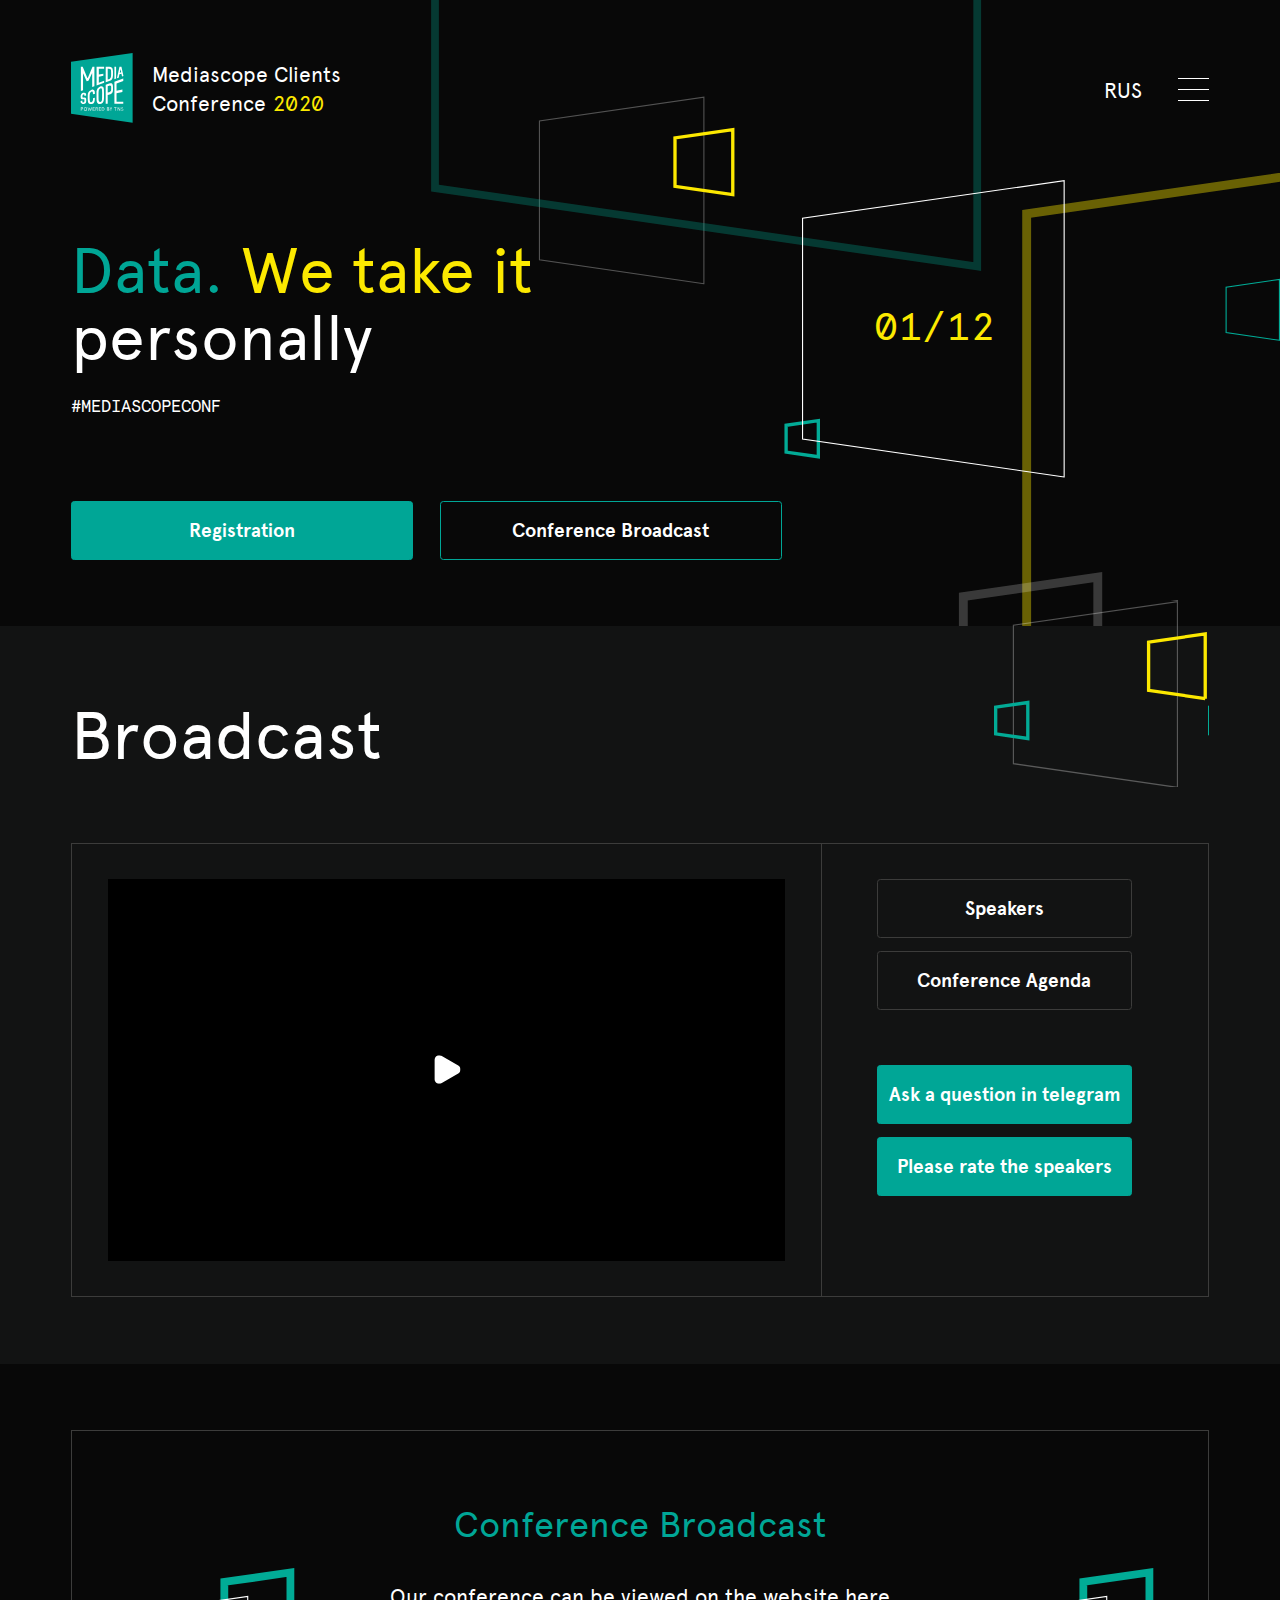
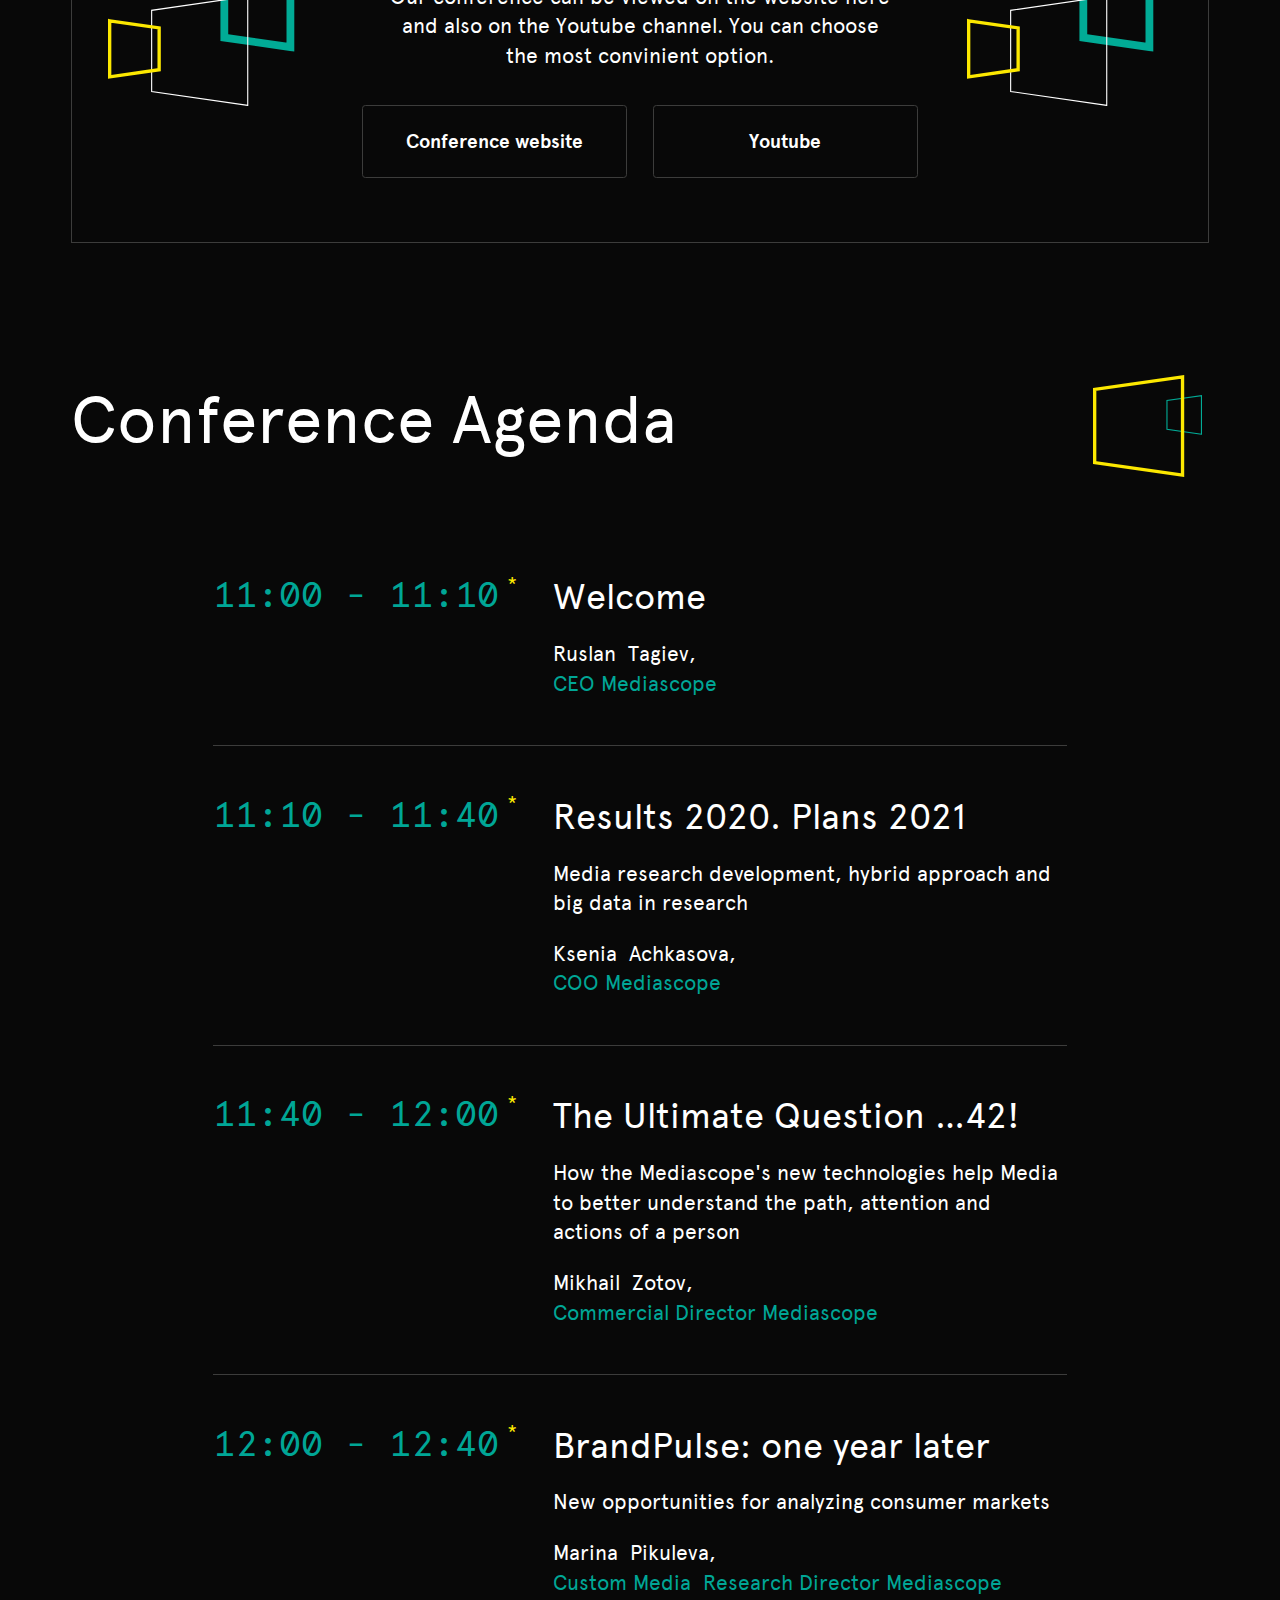
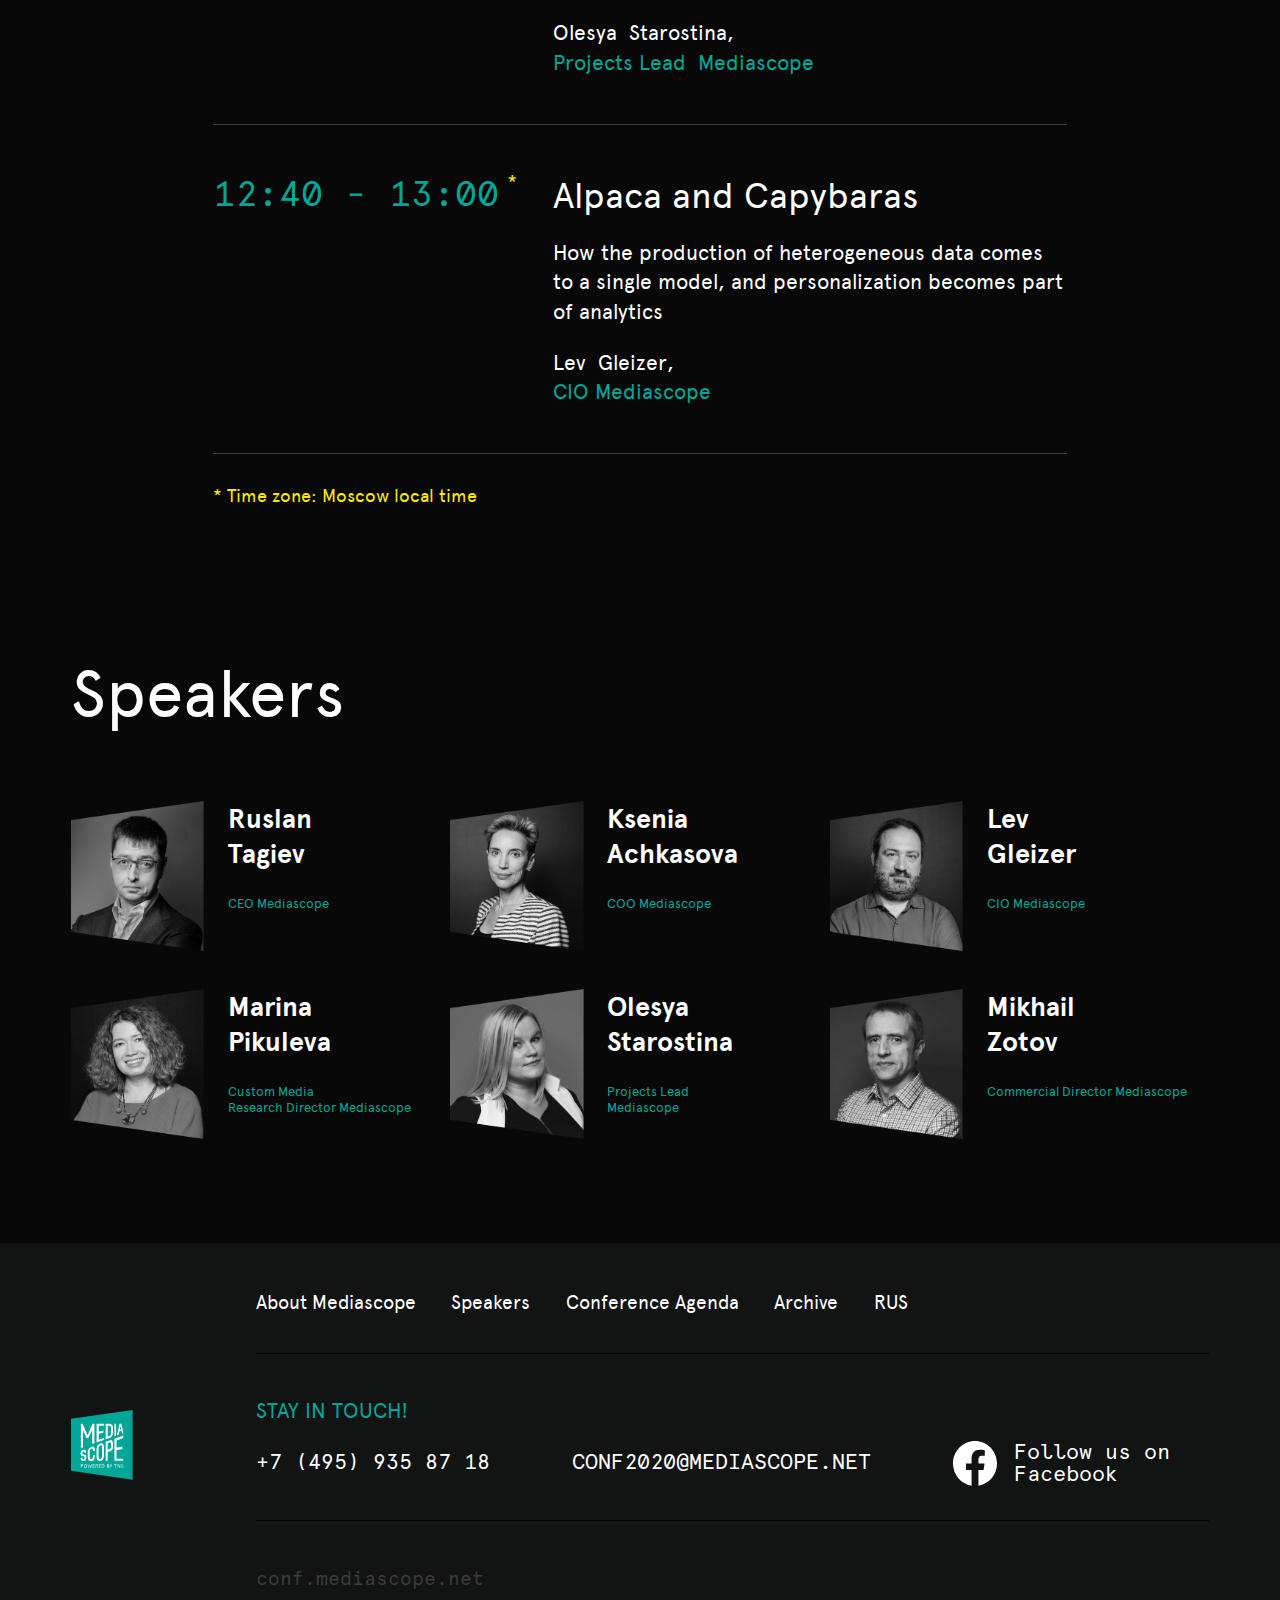
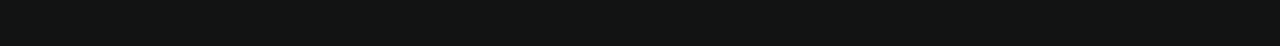
==== en/index.html @ 1e950edb "Broadcast ready" ====
<!DOCTYPE html>
<html lang="en">

<head>
    <meta charset="utf-8">
    <title>Mediascope Clients Conference 2020</title>
    <meta name="viewport" content="width=device-width, initial-scale=1">

    <!-- .......... Favicons .......... -->
    <link rel="apple-touch-icon" sizes="180x180" href="../img/favicons/apple-touch-icon.png">
    <link rel="icon" type="image/png" sizes="32x32" href="../img/favicons/favicon-32x32.png">
    <link rel="icon" type="image/png" sizes="16x16" href="../img/favicons/favicon-16x16.png">
    <link rel="manifest" href="../img/favicons/site.webmanifest">
    <link rel="mask-icon" href="../img/favicons/safari-pinned-tab.svg" color="#5bbad5">
    <link rel="shortcut icon" href="../img/favicons/favicon.ico">
    <meta name="msapplication-TileColor" content="#ffffff">
    <meta name="msapplication-config" content="../img/favicons/browserconfig.xml">
    <meta name="theme-color" content="#ffffff">

    <!-- .......... End Favicons .......... -->
    <meta property="og:image" content="https://conf.mediascope.ru/img/mediascope.png">

    <!-- .......... Styles .......... -->
    <style>
        .preloader {
            position: fixed;
            left: 0;
            top: 0;
            width: 100vw;
            height: 100vh;
            z-index: 9999;
            background: white url(../img/loader.svg) center no-repeat;
            background-size: 80px auto;
        }
    </style>
    <link rel="stylesheet" href="../css/libs.min.css">
    <link rel="stylesheet" href="../css/styles.css">

    <!-- .......... End Styles .......... -->
</head>

<body>
    <div class="preloader" id="site_preloader"></div>
    <header class="panel screen">
        <div class="screen__inner panel__inner">
            <div class="logo__box">
                <div class="logo">
                    <img src="../img/logo.svg" alt="Mediascope Clients Conference 2020">
                </div>
                <h1 class="heading">Mediascope Clients
                    <br>Conference <span class="ff--mono color--yellow">2020</span>
                </h1>
            </div>
            <div class="lang__switcher">
                <a href="/index.html">RUS</a>
            </div>
            <button class="menu__toggle js-menu-toggle">
                <span></span>
                <span></span>
                <span></span>
            </button>
        </div>
    </header>
    <nav class="menu">
        <ul class="menu__list">
            <li class="menu__item">
                <a href="//mediascope.net/en/" target="_black">About Mediascope</a>
            </li>
            <li class="menu__item">
                <a href="#speakers">Speakers</a>
            </li>
            <li class="menu__item">
                <a href="#program">Conference Agenda</a>
            </li>
            <li class="menu__item">
                <a href="//conf.mediascope.net/archive/">Archive</a>
            </li>
            <li class="menu__item">
                <a href="/index.html">RUS</a>
            </li>
            <li class="menu__item">
                <a href="//mediascopeconference.timepad.ru/event/1484488/" target="_blank">Registration</a>
            </li>
        </ul>
    </nav>
    <div class="screen intro">
        <div class="screen__inner">
            <div class="intro__grid">
                <div>
                    <h2 class="title">
                        <span class="color--teal">Data. </span>
                        <span class="color--yellow">We take it </span>personally
                    </h2>
                    <p class="hashtag">#Mediascopeсonf</p>
                </div>
                <div>
                    <div class="datebox">
                        <div class="datebox__inner">01/12</div>
                        <svg version="1.1" viewBox="0 0 238 269" preserveAspectRatio="xMinYMin meet" fill="none">
                            <path d="M236.953 268.422L.502 234.227V34.605L236.953.577v267.845z" stroke="#fff"></path>
                        </svg>
                    </div>
                </div>
            </div>
            <div class="btn__box">
                <a class="btn btn--fill" href="//mediascopeconference.timepad.ru/event/1484488/" target="_blank">Registration</a>
                <br>
                <a class="btn" href="#about-broadcast">Conference Broadcast</a>
            </div>
        </div>
    </div>
    <div class="screen broadcast" id="broadcast">
        <div class="screen__inner">
            <h2 class="title title--lg">Broadcast</h2>
            <div class="broadcast__box">
                <div class="broadcast__player">
                    <div class="broadcast__video">

                        <!-- img.broadcast__poster(src=path+"img/posters/broadcast.jpg" alt="")-->

                        <!-- poster=path+"img/posters/broadcast.jpg"-->
                        <video class="video-js vjs-default-skin vjs-big-play-centered vjs-show-big-play-button-on-pause" id="broadcast-video" preload="none" playsinline data-setup="{&quot;fluid&quot;: true}" controls>
                            <source src="https://youtu.be/BziojwBgTRw" type="video/youtube">
                        </video>
                    </div>
                </div>
                <div class="broadcast__panel">
                    <a class="btn btn--gray" href="#speakers">Speakers</a>
                    <a class="btn btn--gray" href="#program">Conference Agenda</a>
                    <a class="btn btn--fill btn--tg" href="//t.me/mediascopeconf" target="_blank">Ask a question in telegram</a>
                    <a class="btn btn--fill" href="https://docs.google.com/forms/d/e/1FAIpQLSdIx30Q5zMmWtQKHZG55eM1FhRRv0VdDPZkAljXSXpirXSd9A/viewform" target="_blank">Please rate the speakers</a>
                </div>
            </div>
        </div>
    </div>
    <div class="screen about">
        <div class="screen__inner">

            <!-- h2.title.title--lg=ms_about_title-->

            <!-- p !{ms_about_text}-->
            <div id="about-broadcast">
                <div class="broadcast__about">
                    <h3 class="title">Conference Broadcast</h3>
                    <p class="broadcast__info">Our conference can be viewed on the website here and also on the Youtube channel. You can choose
                        <br>the most convinient option.
                    </p>
                    <div class="btn__box">
                        <a class="btn btn--gray" href="/en/">Conference website</a>
                        <br>
                        <a class="btn btn--gray" href="https://youtu.be/BziojwBgTRw" target="_black">Youtube</a>
                    </div>
                </div>
            </div>
        </div>
    </div>
    <div class="screen program" id="program">
        <div class="screen__inner">
            <h2 class="title title--lg">Conference Agenda</h2>
            <div class="program__table">
                <div class="program__row">
                    <div class="program__time">11:00 - 11:10&nbsp;<sup>*</sup>
                    </div>
                    <div class="program__speech">
                        <p>Welcome</p>
                        <p class="program__small">Ruslan&nbsp;
                            <br>Tagiev,<span class="program__vocation">CEO Mediascope</span>
                        </p>
                    </div>
                </div>
                <div class="program__row">
                    <div class="program__time">11:10 - 11:40&nbsp;<sup>*</sup>
                    </div>
                    <div class="program__speech">
                        <p>Results 2020. Plans 2021</p>
                        <p class="program__small">Media research development, hybrid approach and big data in research</p>
                        <p class="program__small">Ksenia&nbsp;
                            <br>Achkasova,<span class="program__vocation">COO Mediascope</span>
                        </p>
                    </div>
                </div>
                <div class="program__row">
                    <div class="program__time">11:40 - 12:00&nbsp;<sup>*</sup>
                    </div>
                    <div class="program__speech">
                        <p>The Ultimate Question …42!</p>
                        <p class="program__small">How the Mediascope's new technologies help Media to better understand the path, attention and actions of a person</p>
                        <p class="program__small">Mikhail&nbsp;
                            <br>Zotov,<span class="program__vocation">Commercial Director Mediascope</span>
                        </p>
                    </div>
                </div>
                <div class="program__row">
                    <div class="program__time">12:00 - 12:40&nbsp;<sup>*</sup>
                    </div>
                    <div class="program__speech">
                        <p>BrandPulse: one year later</p>
                        <p class="program__small">New opportunities for analyzing consumer markets</p>
                        <p class="program__small">Marina&nbsp;
                            <br>Pikuleva,<span class="program__vocation">Custom Media&nbsp;
                                <br>Research Director Mediascope
                            </span>
                        </p>
                        <p class="program__small">Olesya&nbsp;
                            <br>Starostina,<span class="program__vocation">Projects Lead&nbsp;
                                <br>Mediascope
                            </span>
                        </p>
                    </div>
                </div>
                <div class="program__row">
                    <div class="program__time">12:40 - 13:00&nbsp;<sup>*</sup>
                    </div>
                    <div class="program__speech">
                        <p>Alpaca and Capybaras</p>
                        <p class="program__small">How the production of heterogeneous data comes to a single model, and personalization becomes part of analytics</p>
                        <p class="program__small">Lev&nbsp;
                            <br>Gleizer,<span class="program__vocation">CIO Mediascope</span>
                        </p>
                    </div>
                </div>
                <div class="program__notice">* Time zone: Moscow local time</div>
            </div>
        </div>
    </div>
    <div class="screen speakers" id="speakers">
        <div class="screen__inner">
            <h2 class="title title--lg">Speakers</h2>
            <div class="speakers__table">
                <div class="speakers__row">
                    <div class="speakers__card">
                        <div class="speakers__photo">
                            <img src="../img/speakers/r_tagiev.png" alt="">
                        </div>
                        <div class="speakers__data">
                            <div class="speakers__name">Ruslan&nbsp;
                                <br>Tagiev
                            </div>
                            <div class="speakers__vocation">CEO Mediascope</div>
                        </div>
                    </div>
                    <div class="speakers__card">
                        <div class="speakers__photo">
                            <img src="../img/speakers/k_achkasova.png" alt="">
                        </div>
                        <div class="speakers__data">
                            <div class="speakers__name">Ksenia&nbsp;
                                <br>Achkasova
                            </div>
                            <div class="speakers__vocation">COO Mediascope</div>
                        </div>
                    </div>
                    <div class="speakers__card">
                        <div class="speakers__photo">
                            <img src="../img/speakers/l_gleizer.png" alt="">
                        </div>
                        <div class="speakers__data">
                            <div class="speakers__name">Lev&nbsp;
                                <br>Gleizer
                            </div>
                            <div class="speakers__vocation">CIO Mediascope</div>
                        </div>
                    </div>
                </div>
                <div class="speakers__row">
                    <div class="speakers__card">
                        <div class="speakers__photo">
                            <img src="../img/speakers/m_pikuleva.png" alt="">
                        </div>
                        <div class="speakers__data">
                            <div class="speakers__name">Marina&nbsp;
                                <br>Pikuleva
                            </div>
                            <div class="speakers__vocation">Custom Media&nbsp;
                                <br>Research Director Mediascope
                            </div>
                        </div>
                    </div>
                    <div class="speakers__card">
                        <div class="speakers__photo">
                            <img src="../img/speakers/o_starostina.png" alt="">
                        </div>
                        <div class="speakers__data">
                            <div class="speakers__name">Olesya&nbsp;
                                <br>Starostina
                            </div>
                            <div class="speakers__vocation">Projects Lead&nbsp;
                                <br>Mediascope
                            </div>
                        </div>
                    </div>
                    <div class="speakers__card">
                        <div class="speakers__photo">
                            <img src="../img/speakers/m_zotov.png" alt="">
                        </div>
                        <div class="speakers__data">
                            <div class="speakers__name">Mikhail&nbsp;
                                <br>Zotov
                            </div>
                            <div class="speakers__vocation">Commercial Director Mediascope</div>
                        </div>
                    </div>
                </div>
            </div>
        </div>
    </div>

    <!-- .screen.materials.screen__inner
	h2.title.title--lg
		| Материалы
		br
		| конференции
	.materials__table
		- for (var i = 0; i < 3; i++)
			.materials__card
				div
					.materials__player
						video.video-js.vjs-default-skin.vjs-big-play-centered.vjs-show-big-play-button-on-pause(id="materials-video-"+i preload="none" poster="img/posters/broadcast.jpg" playsinline data-setup='{"fluid": true}' controls)
							source(src="https://www.youtube.com/watch?v=xSo7WElQfWs" type="video/youtube")
					.materials__download
						a(href="#") Скачать презентацию в PDF
						a.materials__icon(href="#")
							img(src=path+"img/download.svg" alt="")
				div
					h3.materials__title 25 лет: из прошлого в будущее
					.materials__speaker Ксения Ачкасова
					.materials__vocation Исполнительный директор-->

    <!-- .screen.publications.screen__inner
	h2.title.title--lg Публикация
	.publications__table.materials__table
		.materials__card
			div
				.materials__image
					img(src=path+"img/posters/broadcast.jpg" alt="")
			div
				h3.materials__title Интересный заголовок в две строчки
				.materials__vocation Lorem ipsum dolor sit amet, consectetur adipiscing elit, sed do eiusmod tempor incididunt ut labore et dolore magna aliqua. Lorem ipsum dolor sit amet, consectetur adipiscing elit, -->
    <div class="screen footer">
        <div class="screen__inner">
            <div class="footer__row">
                <div>
                    <img class="footer__logo" src="../img/logo.svg" alt="">
                </div>
                <div>
                    <ul class="menu__list">
                        <li class="menu__item">
                            <a href="//mediascope.net/en/" target="_black">About Mediascope</a>
                        </li>
                        <li class="menu__item">
                            <a href="#speakers">Speakers</a>
                        </li>
                        <li class="menu__item">
                            <a href="#program">Conference Agenda</a>
                        </li>
                        <li class="menu__item">
                            <a href="//conf.mediascope.net/archive/" target="_blank">Archive</a>
                        </li>
                        <li class="menu__item">
                            <a href="/index.html">RUS</a>
                        </li>
                    </ul>
                    <div class="footer__contacts">
                        <p class="color--teal">STAY IN TOUCH!</p>
                        <p>
                            <a href="tel:+74959358718">
                                <nobr>+7 (495) 935 87 18</nobr>
                            </a>
                            <br>
                            <a href="mailto:CONF2020@MEDIASCOPE.NET">CONF2020@MEDIASCOPE.NET</a>
                            <br>
                            <a class="footer__facebook" href="//www.facebook.com/MediascopeRu" target="_blank">
                                <img src="../img/fb.svg" alt="">
                                <span>Follow us on Facebook</span>
                            </a>
                        </p>
                    </div>
                    <p class="footer__url">conf.mediascope.net</p>
                </div>
            </div>
        </div>
    </div>

    <!-- .......... Scripts .......... -->
    <script src="../js/libs.min.js"></script>
    <script>
        //.......................
        //...... Preloader ......
        //.......................
        function hidePreloader() {
            $(function() {
                $('.preloader').fadeOut(500).delay(500, function() {
                    $(this).css('display', 'none').dequeue();
                });
            });
        }
        window.onload = hidePreloader();
    </script>
    <script src="../js/scripts.js"></script>

    <!-- .......... End Scripts .......... -->
</body>
</html>
---- css/libs.min.css ----
@charset "UTF-8";/*! normalize.css v8.0.1 | MIT License | github.com/necolas/normalize.css */html{line-height:1.15;-webkit-text-size-adjust:100%}body{margin:0}main{display:block}h1{font-size:2em;margin:.67em 0}hr{box-sizing:content-box;height:0;overflow:visible}pre{font-family:monospace,monospace;font-size:1em}a{background-color:transparent}abbr[title]{border-bottom:0;text-decoration:underline;text-decoration:underline dotted}b,strong{font-weight:bolder}code,kbd,samp{font-family:monospace,monospace;font-size:1em}small{font-size:80%}sub,sup{font-size:75%;line-height:0;position:relative;vertical-align:baseline}sub{bottom:-0.25em}sup{top:-0.5em}img{border-style:none}button,input,optgroup,select,textarea{font-family:inherit;font-size:100%;line-height:1.15;margin:0}button,input{overflow:visible}button,select{text-transform:none}button,[type="button"],[type="reset"],[type="submit"]{-webkit-appearance:button}button::-moz-focus-inner,[type="button"]::-moz-focus-inner,[type="reset"]::-moz-focus-inner,[type="submit"]::-moz-focus-inner{border-style:none;padding:0}button:-moz-focusring,[type="button"]:-moz-focusring,[type="reset"]:-moz-focusring,[type="submit"]:-moz-focusring{outline:1px dotted ButtonText}fieldset{padding:.35em .75em .625em}legend{box-sizing:border-box;color:inherit;display:table;max-width:100%;padding:0;white-space:normal}progress{vertical-align:baseline}textarea{overflow:auto}[type="checkbox"],[type="radio"]{box-sizing:border-box;padding:0}[type="number"]::-webkit-inner-spin-button,[type="number"]::-webkit-outer-spin-button{height:auto}[type="search"]{-webkit-appearance:textfield;outline-offset:-2px}[type="search"]::-webkit-search-decoration{-webkit-appearance:none}::-webkit-file-upload-button{-webkit-appearance:button;font:inherit}details{display:block}summary{display:list-item}template{display:none}[hidden]{display:none}.vjs-modal-dialog .vjs-modal-dialog-content,.video-js .vjs-modal-dialog,.vjs-button>.vjs-icon-placeholder:before,.video-js .vjs-big-play-button .vjs-icon-placeholder:before{position:absolute;top:0;left:0;width:100%;height:100%}.vjs-button>.vjs-icon-placeholder:before,.video-js .vjs-big-play-button .vjs-icon-placeholder:before{text-align:center}@font-face{font-family:VideoJS;src:url([data-uri]) format("woff");font-weight:normal;font-style:normal}.vjs-icon-play,.video-js .vjs-play-control .vjs-icon-placeholder,.video-js .vjs-big-play-button .vjs-icon-placeholder:before{font-family:VideoJS;font-weight:normal;font-style:normal}.vjs-icon-play:before,.video-js .vjs-play-control .vjs-icon-placeholder:before,.video-js .vjs-big-play-button .vjs-icon-placeholder:before{content:"\f101"}.vjs-icon-play-circle{font-family:VideoJS;font-weight:normal;font-style:normal}.vjs-icon-play-circle:before{content:"\f102"}.vjs-icon-pause,.video-js .vjs-play-control.vjs-playing .vjs-icon-placeholder{font-family:VideoJS;font-weight:normal;font-style:normal}.vjs-icon-pause:before,.video-js .vjs-play-control.vjs-playing .vjs-icon-placeholder:before{content:"\f103"}.vjs-icon-volume-mute,.video-js .vjs-mute-control.vjs-vol-0 .vjs-icon-placeholder{font-family:VideoJS;font-weight:normal;font-style:normal}.vjs-icon-volume-mute:before,.video-js .vjs-mute-control.vjs-vol-0 .vjs-icon-placeholder:before{content:"\f104"}.vjs-icon-volume-low,.video-js .vjs-mute-control.vjs-vol-1 .vjs-icon-placeholder{font-family:VideoJS;font-weight:normal;font-style:normal}.vjs-icon-volume-low:before,.video-js .vjs-mute-control.vjs-vol-1 .vjs-icon-placeholder:before{content:"\f105"}.vjs-icon-volume-mid,.video-js .vjs-mute-control.vjs-vol-2 .vjs-icon-placeholder{font-family:VideoJS;font-weight:normal;font-style:normal}.vjs-icon-volume-mid:before,.video-js .vjs-mute-control.vjs-vol-2 .vjs-icon-placeholder:before{content:"\f106"}.vjs-icon-volume-high,.video-js .vjs-mute-control .vjs-icon-placeholder{font-family:VideoJS;font-weight:normal;font-style:normal}.vjs-icon-volume-high:before,.video-js .vjs-mute-control .vjs-icon-placeholder:before{content:"\f107"}.vjs-icon-fullscreen-enter,.video-js .vjs-fullscreen-control .vjs-icon-placeholder{font-family:VideoJS;font-weight:normal;font-style:normal}.vjs-icon-fullscreen-enter:before,.video-js .vjs-fullscreen-control .vjs-icon-placeholder:before{content:"\f108"}.vjs-icon-fullscreen-exit,.video-js.vjs-fullscreen .vjs-fullscreen-control .vjs-icon-placeholder{font-family:VideoJS;font-weight:normal;font-style:normal}.vjs-icon-fullscreen-exit:before,.video-js.vjs-fullscreen .vjs-fullscreen-control .vjs-icon-placeholder:before{content:"\f109"}.vjs-icon-square{font-family:VideoJS;font-weight:normal;font-style:normal}.vjs-icon-square:before{content:"\f10a"}.vjs-icon-spinner{font-family:VideoJS;font-weight:normal;font-style:normal}.vjs-icon-spinner:before{content:"\f10b"}.vjs-icon-subtitles,.video-js .vjs-subs-caps-button .vjs-icon-placeholder,.video-js.video-js:lang(en-GB) .vjs-subs-caps-button .vjs-icon-placeholder,.video-js.video-js:lang(en-IE) .vjs-subs-caps-button .vjs-icon-placeholder,.video-js.video-js:lang(en-AU) .vjs-subs-caps-button .vjs-icon-placeholder,.video-js.video-js:lang(en-NZ) .vjs-subs-caps-button .vjs-icon-placeholder,.video-js .vjs-subtitles-button .vjs-icon-placeholder{font-family:VideoJS;font-weight:normal;font-style:normal}.vjs-icon-subtitles:before,.video-js .vjs-subs-caps-button .vjs-icon-placeholder:before,.video-js.video-js:lang(en-GB) .vjs-subs-caps-button .vjs-icon-placeholder:before,.video-js.video-js:lang(en-IE) .vjs-subs-caps-button .vjs-icon-placeholder:before,.video-js.video-js:lang(en-AU) .vjs-subs-caps-button .vjs-icon-placeholder:before,.video-js.video-js:lang(en-NZ) .vjs-subs-caps-button .vjs-icon-placeholder:before,.video-js .vjs-subtitles-button .vjs-icon-placeholder:before{content:"\f10c"}.vjs-icon-captions,.video-js:lang(en) .vjs-subs-caps-button .vjs-icon-placeholder,.video-js:lang(fr-CA) .vjs-subs-caps-button .vjs-icon-placeholder,.video-js .vjs-captions-button .vjs-icon-placeholder{font-family:VideoJS;font-weight:normal;font-style:normal}.vjs-icon-captions:before,.video-js:lang(en) .vjs-subs-caps-button .vjs-icon-placeholder:before,.video-js:lang(fr-CA) .vjs-subs-caps-button .vjs-icon-placeholder:before,.video-js .vjs-captions-button .vjs-icon-placeholder:before{content:"\f10d"}.vjs-icon-chapters,.video-js .vjs-chapters-button .vjs-icon-placeholder{font-family:VideoJS;font-weight:normal;font-style:normal}.vjs-icon-chapters:before,.video-js .vjs-chapters-button .vjs-icon-placeholder:before{content:"\f10e"}.vjs-icon-share{font-family:VideoJS;font-weight:normal;font-style:normal}.vjs-icon-share:before{content:"\f10f"}.vjs-icon-cog{font-family:VideoJS;font-weight:normal;font-style:normal}.vjs-icon-cog:before{content:"\f110"}.vjs-icon-circle,.vjs-seek-to-live-control .vjs-icon-placeholder,.video-js .vjs-volume-level,.video-js .vjs-play-progress{font-family:VideoJS;font-weight:normal;font-style:normal}.vjs-icon-circle:before,.vjs-seek-to-live-control .vjs-icon-placeholder:before,.video-js .vjs-volume-level:before,.video-js .vjs-play-progress:before{content:"\f111"}.vjs-icon-circle-outline{font-family:VideoJS;font-weight:normal;font-style:normal}.vjs-icon-circle-outline:before{content:"\f112"}.vjs-icon-circle-inner-circle{font-family:VideoJS;font-weight:normal;font-style:normal}.vjs-icon-circle-inner-circle:before{content:"\f113"}.vjs-icon-hd{font-family:VideoJS;font-weight:normal;font-style:normal}.vjs-icon-hd:before{content:"\f114"}.vjs-icon-cancel,.video-js .vjs-control.vjs-close-button .vjs-icon-placeholder{font-family:VideoJS;font-weight:normal;font-style:normal}.vjs-icon-cancel:before,.video-js .vjs-control.vjs-close-button .vjs-icon-placeholder:before{content:"\f115"}.vjs-icon-replay,.video-js .vjs-play-control.vjs-ended .vjs-icon-placeholder{font-family:VideoJS;font-weight:normal;font-style:normal}.vjs-icon-replay:before,.video-js .vjs-play-control.vjs-ended .vjs-icon-placeholder:before{content:"\f116"}.vjs-icon-facebook{font-family:VideoJS;font-weight:normal;font-style:normal}.vjs-icon-facebook:before{content:"\f117"}.vjs-icon-gplus{font-family:VideoJS;font-weight:normal;font-style:normal}.vjs-icon-gplus:before{content:"\f118"}.vjs-icon-linkedin{font-family:VideoJS;font-weight:normal;font-style:normal}.vjs-icon-linkedin:before{content:"\f119"}.vjs-icon-twitter{font-family:VideoJS;font-weight:normal;font-style:normal}.vjs-icon-twitter:before{content:"\f11a"}.vjs-icon-tumblr{font-family:VideoJS;font-weight:normal;font-style:normal}.vjs-icon-tumblr:before{content:"\f11b"}.vjs-icon-pinterest{font-family:VideoJS;font-weight:normal;font-style:normal}.vjs-icon-pinterest:before{content:"\f11c"}.vjs-icon-audio-description,.video-js .vjs-descriptions-button .vjs-icon-placeholder{font-family:VideoJS;font-weight:normal;font-style:normal}.vjs-icon-audio-description:before,.video-js .vjs-descriptions-button .vjs-icon-placeholder:before{content:"\f11d"}.vjs-icon-audio,.video-js .vjs-audio-button .vjs-icon-placeholder{font-family:VideoJS;font-weight:normal;font-style:normal}.vjs-icon-audio:before,.video-js .vjs-audio-button .vjs-icon-placeholder:before{content:"\f11e"}.vjs-icon-next-item{font-family:VideoJS;font-weight:normal;font-style:normal}.vjs-icon-next-item:before{content:"\f11f"}.vjs-icon-previous-item{font-family:VideoJS;font-weight:normal;font-style:normal}.vjs-icon-previous-item:before{content:"\f120"}.vjs-icon-picture-in-picture-enter,.video-js .vjs-picture-in-picture-control .vjs-icon-placeholder{font-family:VideoJS;font-weight:normal;font-style:normal}.vjs-icon-picture-in-picture-enter:before,.video-js .vjs-picture-in-picture-control .vjs-icon-placeholder:before{content:"\f121"}.vjs-icon-picture-in-picture-exit,.video-js.vjs-picture-in-picture .vjs-picture-in-picture-control .vjs-icon-placeholder{font-family:VideoJS;font-weight:normal;font-style:normal}.vjs-icon-picture-in-picture-exit:before,.video-js.vjs-picture-in-picture .vjs-picture-in-picture-control .vjs-icon-placeholder:before{content:"\f122"}.video-js{display:block;vertical-align:top;box-sizing:border-box;color:#fff;background-color:#000;position:relative;padding:0;font-size:10px;line-height:1;font-weight:normal;font-style:normal;font-family:Arial,Helvetica,sans-serif;word-break:initial}.video-js:-moz-full-screen{position:absolute}.video-js:-webkit-full-screen{width:100% !important;height:100% !important}.video-js[tabindex="-1"]{outline:0}.video-js *,.video-js *:before,.video-js *:after{box-sizing:inherit}.video-js ul{font-family:inherit;font-size:inherit;line-height:inherit;list-style-position:outside;margin-left:0;margin-right:0;margin-top:0;margin-bottom:0}.video-js.vjs-fluid,.video-js.vjs-16-9,.video-js.vjs-4-3{width:100%;max-width:100%;height:0}.video-js.vjs-16-9{padding-top:56.25%}.video-js.vjs-4-3{padding-top:75%}.video-js.vjs-fill{width:100%;height:100%}.video-js .vjs-tech{position:absolute;top:0;left:0;width:100%;height:100%}body.vjs-full-window{padding:0;margin:0;height:100%}.vjs-full-window .video-js.vjs-fullscreen{position:fixed;overflow:hidden;z-index:1000;left:0;top:0;bottom:0;right:0}.video-js.vjs-fullscreen:not(.vjs-ios-native-fs){width:100% !important;height:100% !important;padding-top:0 !important}.video-js.vjs-fullscreen.vjs-user-inactive{cursor:none}.vjs-hidden{display:none !important}.vjs-disabled{opacity:.5;cursor:default}.video-js .vjs-offscreen{height:1px;left:-9999px;position:absolute;top:0;width:1px}.vjs-lock-showing{display:block !important;opacity:1;visibility:visible}.vjs-no-js{padding:20px;color:#fff;background-color:#000;font-size:18px;font-family:Arial,Helvetica,sans-serif;text-align:center;width:300px;height:150px;margin:0 auto}.vjs-no-js a,.vjs-no-js a:visited{color:#66a8cc}.video-js .vjs-big-play-button{font-size:3em;line-height:1.5em;height:1.63332em;width:3em;display:block;position:absolute;top:10px;left:10px;padding:0;cursor:pointer;opacity:1;border:.06666em solid #fff;background-color:#2b333f;background-color:rgba(43,51,63,0.7);border-radius:.3em;transition:all .4s}.vjs-big-play-centered .vjs-big-play-button{top:50%;left:50%;margin-top:-0.81666em;margin-left:-1.5em}.video-js:hover .vjs-big-play-button,.video-js .vjs-big-play-button:focus{border-color:#fff;background-color:#73859f;background-color:rgba(115,133,159,0.5);transition:all 0s}.vjs-controls-disabled .vjs-big-play-button,.vjs-has-started .vjs-big-play-button,.vjs-using-native-controls .vjs-big-play-button,.vjs-error .vjs-big-play-button{display:none}.vjs-has-started.vjs-paused.vjs-show-big-play-button-on-pause .vjs-big-play-button{display:block}.video-js button{background:0;border:0;color:inherit;display:inline-block;font-size:inherit;line-height:inherit;text-transform:none;text-decoration:none;transition:none;-webkit-appearance:none;-moz-appearance:none;appearance:none}.vjs-control .vjs-button{width:100%;height:100%}.video-js .vjs-control.vjs-close-button{cursor:pointer;height:3em;position:absolute;right:0;top:.5em;z-index:2}.video-js .vjs-modal-dialog{background:rgba(0,0,0,0.8);background:linear-gradient(180deg,rgba(0,0,0,0.8),rgba(255,255,255,0));overflow:auto}.video-js .vjs-modal-dialog>*{box-sizing:border-box}.vjs-modal-dialog .vjs-modal-dialog-content{font-size:1.2em;line-height:1.5;padding:20px 24px;z-index:1}.vjs-menu-button{cursor:pointer}.vjs-menu-button.vjs-disabled{cursor:default}.vjs-workinghover .vjs-menu-button.vjs-disabled:hover .vjs-menu{display:none}.vjs-menu .vjs-menu-content{display:block;padding:0;margin:0;font-family:Arial,Helvetica,sans-serif;overflow:auto}.vjs-menu .vjs-menu-content>*{box-sizing:border-box}.vjs-scrubbing .vjs-control.vjs-menu-button:hover .vjs-menu{display:none}.vjs-menu li{list-style:none;margin:0;padding:.2em 0;line-height:1.4em;font-size:1.2em;text-align:center;text-transform:lowercase}.vjs-menu li.vjs-menu-item:focus,.vjs-menu li.vjs-menu-item:hover,.js-focus-visible .vjs-menu li.vjs-menu-item:hover{background-color:#73859f;background-color:rgba(115,133,159,0.5)}.vjs-menu li.vjs-selected,.vjs-menu li.vjs-selected:focus,.vjs-menu li.vjs-selected:hover,.js-focus-visible .vjs-menu li.vjs-selected:hover{background-color:#fff;color:#2b333f}.vjs-menu li.vjs-menu-title{text-align:center;text-transform:uppercase;font-size:1em;line-height:2em;padding:0;margin:0 0 .3em 0;font-weight:bold;cursor:default}.vjs-menu-button-popup .vjs-menu{display:none;position:absolute;bottom:0;width:10em;left:-3em;height:0;margin-bottom:1.5em;border-top-color:rgba(43,51,63,0.7)}.vjs-menu-button-popup .vjs-menu .vjs-menu-content{background-color:#2b333f;background-color:rgba(43,51,63,0.7);position:absolute;width:100%;bottom:1.5em;max-height:15em}.vjs-layout-tiny .vjs-menu-button-popup .vjs-menu .vjs-menu-content,.vjs-layout-x-small .vjs-menu-button-popup .vjs-menu .vjs-menu-content{max-height:5em}.vjs-layout-small .vjs-menu-button-popup .vjs-menu .vjs-menu-content{max-height:10em}.vjs-layout-medium .vjs-menu-button-popup .vjs-menu .vjs-menu-content{max-height:14em}.vjs-layout-large .vjs-menu-button-popup .vjs-menu .vjs-menu-content,.vjs-layout-x-large .vjs-menu-button-popup .vjs-menu .vjs-menu-content,.vjs-layout-huge .vjs-menu-button-popup .vjs-menu .vjs-menu-content{max-height:25em}.vjs-workinghover .vjs-menu-button-popup.vjs-hover .vjs-menu,.vjs-menu-button-popup .vjs-menu.vjs-lock-showing{display:block}.video-js .vjs-menu-button-inline{transition:all .4s;overflow:hidden}.video-js .vjs-menu-button-inline:before{width:2.222222222em}.video-js .vjs-menu-button-inline:hover,.video-js .vjs-menu-button-inline:focus,.video-js .vjs-menu-button-inline.vjs-slider-active,.video-js.vjs-no-flex .vjs-menu-button-inline{width:12em}.vjs-menu-button-inline .vjs-menu{opacity:0;height:100%;width:auto;position:absolute;left:4em;top:0;padding:0;margin:0;transition:all .4s}.vjs-menu-button-inline:hover .vjs-menu,.vjs-menu-button-inline:focus .vjs-menu,.vjs-menu-button-inline.vjs-slider-active .vjs-menu{display:block;opacity:1}.vjs-no-flex .vjs-menu-button-inline .vjs-menu{display:block;opacity:1;position:relative;width:auto}.vjs-no-flex .vjs-menu-button-inline:hover .vjs-menu,.vjs-no-flex .vjs-menu-button-inline:focus .vjs-menu,.vjs-no-flex .vjs-menu-button-inline.vjs-slider-active .vjs-menu{width:auto}.vjs-menu-button-inline .vjs-menu-content{width:auto;height:100%;margin:0;overflow:hidden}.video-js .vjs-control-bar{display:none;width:100%;position:absolute;bottom:0;left:0;right:0;height:3em;background-color:#2b333f;background-color:rgba(43,51,63,0.7)}.vjs-has-started .vjs-control-bar{display:flex;visibility:visible;opacity:1;transition:visibility .1s,opacity .1s}.vjs-has-started.vjs-user-inactive.vjs-playing .vjs-control-bar{visibility:visible;opacity:0;transition:visibility 1s,opacity 1s}.vjs-controls-disabled .vjs-control-bar,.vjs-using-native-controls .vjs-control-bar,.vjs-error .vjs-control-bar{display:none !important}.vjs-audio.vjs-has-started.vjs-user-inactive.vjs-playing .vjs-control-bar{opacity:1;visibility:visible}.vjs-has-started.vjs-no-flex .vjs-control-bar{display:table}.video-js .vjs-control{position:relative;text-align:center;margin:0;padding:0;height:100%;width:4em;flex:none}.vjs-button>.vjs-icon-placeholder:before{font-size:1.8em;line-height:1.67}.video-js .vjs-control:focus:before,.video-js .vjs-control:hover:before,.video-js .vjs-control:focus{text-shadow:0 0 1em white}.video-js .vjs-control-text{border:0;clip:rect(0 0 0 0);height:1px;overflow:hidden;padding:0;position:absolute;width:1px}.vjs-no-flex .vjs-control{display:table-cell;vertical-align:middle}.video-js .vjs-custom-control-spacer{display:none}.video-js .vjs-progress-control{cursor:pointer;flex:auto;display:flex;align-items:center;min-width:4em;touch-action:none}.video-js .vjs-progress-control.disabled{cursor:default}.vjs-live .vjs-progress-control{display:none}.vjs-liveui .vjs-progress-control{display:flex;align-items:center}.vjs-no-flex .vjs-progress-control{width:auto}.video-js .vjs-progress-holder{flex:auto;transition:all .2s;height:.3em}.video-js .vjs-progress-control .vjs-progress-holder{margin:0 10px}.video-js .vjs-progress-control:hover .vjs-progress-holder{font-size:1.6666666667em}.video-js .vjs-progress-control:hover .vjs-progress-holder.disabled{font-size:1em}.video-js .vjs-progress-holder .vjs-play-progress,.video-js .vjs-progress-holder .vjs-load-progress,.video-js .vjs-progress-holder .vjs-load-progress div{position:absolute;display:block;height:100%;margin:0;padding:0;width:0}.video-js .vjs-play-progress{background-color:#fff}.video-js .vjs-play-progress:before{font-size:.9em;position:absolute;right:-0.5em;top:-0.3333333333em;z-index:1}.video-js .vjs-load-progress{background:rgba(115,133,159,0.5)}.video-js .vjs-load-progress div{background:rgba(115,133,159,0.75)}.video-js .vjs-time-tooltip{background-color:#fff;background-color:rgba(255,255,255,0.8);border-radius:.3em;color:#000;float:right;font-family:Arial,Helvetica,sans-serif;font-size:1em;padding:6px 8px 8px 8px;pointer-events:none;position:absolute;top:-3.4em;visibility:hidden;z-index:1}.video-js .vjs-progress-holder:focus .vjs-time-tooltip{display:none}.video-js .vjs-progress-control:hover .vjs-time-tooltip,.video-js .vjs-progress-control:hover .vjs-progress-holder:focus .vjs-time-tooltip{display:block;font-size:.6em;visibility:visible}.video-js .vjs-progress-control.disabled:hover .vjs-time-tooltip{font-size:1em}.video-js .vjs-progress-control .vjs-mouse-display{display:none;position:absolute;width:1px;height:100%;background-color:#000;z-index:1}.vjs-no-flex .vjs-progress-control .vjs-mouse-display{z-index:0}.video-js .vjs-progress-control:hover .vjs-mouse-display{display:block}.video-js.vjs-user-inactive .vjs-progress-control .vjs-mouse-display{visibility:hidden;opacity:0;transition:visibility 1s,opacity 1s}.video-js.vjs-user-inactive.vjs-no-flex .vjs-progress-control .vjs-mouse-display{display:none}.vjs-mouse-display .vjs-time-tooltip{color:#fff;background-color:#000;background-color:rgba(0,0,0,0.8)}.video-js .vjs-slider{position:relative;cursor:pointer;padding:0;margin:0 .45em 0 .45em;-webkit-touch-callout:none;-webkit-user-select:none;-moz-user-select:none;-ms-user-select:none;user-select:none;background-color:#73859f;background-color:rgba(115,133,159,0.5)}.video-js .vjs-slider.disabled{cursor:default}.video-js .vjs-slider:focus{text-shadow:0 0 1em white;box-shadow:0 0 1em #fff}.video-js .vjs-mute-control{cursor:pointer;flex:none}.video-js .vjs-volume-control{cursor:pointer;margin-right:1em;display:flex}.video-js .vjs-volume-control.vjs-volume-horizontal{width:5em}.video-js .vjs-volume-panel .vjs-volume-control{visibility:visible;opacity:0;width:1px;height:1px;margin-left:-1px}.video-js .vjs-volume-panel{transition:width 1s}.video-js .vjs-volume-panel.vjs-hover .vjs-volume-control,.video-js .vjs-volume-panel:active .vjs-volume-control,.video-js .vjs-volume-panel:focus .vjs-volume-control,.video-js .vjs-volume-panel .vjs-volume-control:active,.video-js .vjs-volume-panel.vjs-hover .vjs-mute-control ~ .vjs-volume-control,.video-js .vjs-volume-panel .vjs-volume-control.vjs-slider-active{visibility:visible;opacity:1;position:relative;transition:visibility .1s,opacity .1s,height .1s,width .1s,left 0s,top 0s}.video-js .vjs-volume-panel.vjs-hover .vjs-volume-control.vjs-volume-horizontal,.video-js .vjs-volume-panel:active .vjs-volume-control.vjs-volume-horizontal,.video-js .vjs-volume-panel:focus .vjs-volume-control.vjs-volume-horizontal,.video-js .vjs-volume-panel .vjs-volume-control:active.vjs-volume-horizontal,.video-js .vjs-volume-panel.vjs-hover .vjs-mute-control ~ .vjs-volume-control.vjs-volume-horizontal,.video-js .vjs-volume-panel .vjs-volume-control.vjs-slider-active.vjs-volume-horizontal{width:5em;height:3em;margin-right:0}.video-js .vjs-volume-panel.vjs-hover .vjs-volume-control.vjs-volume-vertical,.video-js .vjs-volume-panel:active .vjs-volume-control.vjs-volume-vertical,.video-js .vjs-volume-panel:focus .vjs-volume-control.vjs-volume-vertical,.video-js .vjs-volume-panel .vjs-volume-control:active.vjs-volume-vertical,.video-js .vjs-volume-panel.vjs-hover .vjs-mute-control ~ .vjs-volume-control.vjs-volume-vertical,.video-js .vjs-volume-panel .vjs-volume-control.vjs-slider-active.vjs-volume-vertical{left:-3.5em;transition:left 0s}.video-js .vjs-volume-panel.vjs-volume-panel-horizontal.vjs-hover,.video-js .vjs-volume-panel.vjs-volume-panel-horizontal:active,.video-js .vjs-volume-panel.vjs-volume-panel-horizontal.vjs-slider-active{width:10em;transition:width .1s}.video-js .vjs-volume-panel.vjs-volume-panel-horizontal.vjs-mute-toggle-only{width:4em}.video-js .vjs-volume-panel .vjs-volume-control.vjs-volume-vertical{height:8em;width:3em;left:-3000em;transition:visibility 1s,opacity 1s,height 1s 1s,width 1s 1s,left 1s 1s,top 1s 1s}.video-js .vjs-volume-panel .vjs-volume-control.vjs-volume-horizontal{transition:visibility 1s,opacity 1s,height 1s 1s,width 1s,left 1s 1s,top 1s 1s}.video-js.vjs-no-flex .vjs-volume-panel .vjs-volume-control.vjs-volume-horizontal{width:5em;height:3em;visibility:visible;opacity:1;position:relative;transition:none}.video-js.vjs-no-flex .vjs-volume-control.vjs-volume-vertical,.video-js.vjs-no-flex .vjs-volume-panel .vjs-volume-control.vjs-volume-vertical{position:absolute;bottom:3em;left:.5em}.video-js .vjs-volume-panel{display:flex}.video-js .vjs-volume-bar{margin:1.35em .45em}.vjs-volume-bar.vjs-slider-horizontal{width:5em;height:.3em}.vjs-volume-bar.vjs-slider-vertical{width:.3em;height:5em;margin:1.35em auto}.video-js .vjs-volume-level{position:absolute;bottom:0;left:0;background-color:#fff}.video-js .vjs-volume-level:before{position:absolute;font-size:.9em}.vjs-slider-vertical .vjs-volume-level{width:.3em}.vjs-slider-vertical .vjs-volume-level:before{top:-0.5em;left:-0.3em}.vjs-slider-horizontal .vjs-volume-level{height:.3em}.vjs-slider-horizontal .vjs-volume-level:before{top:-0.3em;right:-0.5em}.video-js .vjs-volume-panel.vjs-volume-panel-vertical{width:4em}.vjs-volume-bar.vjs-slider-vertical .vjs-volume-level{height:100%}.vjs-volume-bar.vjs-slider-horizontal .vjs-volume-level{width:100%}.video-js .vjs-volume-vertical{width:3em;height:8em;bottom:8em;background-color:#2b333f;background-color:rgba(43,51,63,0.7)}.video-js .vjs-volume-horizontal .vjs-menu{left:-2em}.vjs-poster{display:inline-block;vertical-align:middle;background-repeat:no-repeat;background-position:50% 50%;background-size:contain;background-color:#000;cursor:pointer;margin:0;padding:0;position:absolute;top:0;right:0;bottom:0;left:0;height:100%}.vjs-has-started .vjs-poster{display:none}.vjs-audio.vjs-has-started .vjs-poster{display:block}.vjs-using-native-controls .vjs-poster{display:none}.video-js .vjs-live-control{display:flex;align-items:flex-start;flex:auto;font-size:1em;line-height:3em}.vjs-no-flex .vjs-live-control{display:table-cell;width:auto;text-align:left}.video-js:not(.vjs-live) .vjs-live-control,.video-js.vjs-liveui .vjs-live-control{display:none}.video-js .vjs-seek-to-live-control{cursor:pointer;flex:none;display:inline-flex;height:100%;padding-left:.5em;padding-right:.5em;font-size:1em;line-height:3em;width:auto;min-width:4em}.vjs-no-flex .vjs-seek-to-live-control{display:table-cell;width:auto;text-align:left}.video-js.vjs-live:not(.vjs-liveui) .vjs-seek-to-live-control,.video-js:not(.vjs-live) .vjs-seek-to-live-control{display:none}.vjs-seek-to-live-control.vjs-control.vjs-at-live-edge{cursor:auto}.vjs-seek-to-live-control .vjs-icon-placeholder{margin-right:.5em;color:#888}.vjs-seek-to-live-control.vjs-control.vjs-at-live-edge .vjs-icon-placeholder{color:red}.video-js .vjs-time-control{flex:none;font-size:1em;line-height:3em;min-width:2em;width:auto;padding-left:1em;padding-right:1em}.vjs-live .vjs-time-control{display:none}.video-js .vjs-current-time,.vjs-no-flex .vjs-current-time{display:none}.video-js .vjs-duration,.vjs-no-flex .vjs-duration{display:none}.vjs-time-divider{display:none;line-height:3em}.vjs-live .vjs-time-divider{display:none}.video-js .vjs-play-control{cursor:pointer}.video-js .vjs-play-control .vjs-icon-placeholder{flex:none}.vjs-text-track-display{position:absolute;bottom:3em;left:0;right:0;top:0;pointer-events:none}.video-js.vjs-user-inactive.vjs-playing .vjs-text-track-display{bottom:1em}.video-js .vjs-text-track{font-size:1.4em;text-align:center;margin-bottom:.1em}.vjs-subtitles{color:#fff}.vjs-captions{color:#fc6}.vjs-tt-cue{display:block}video::-webkit-media-text-track-display{transform:translateY(-3em)}.video-js.vjs-user-inactive.vjs-playing video::-webkit-media-text-track-display{transform:translateY(-1.5em)}.video-js .vjs-picture-in-picture-control{cursor:pointer;flex:none}.video-js .vjs-fullscreen-control{cursor:pointer;flex:none}.vjs-playback-rate>.vjs-menu-button,.vjs-playback-rate .vjs-playback-rate-value{position:absolute;top:0;left:0;width:100%;height:100%}.vjs-playback-rate .vjs-playback-rate-value{pointer-events:none;font-size:1.5em;line-height:2;text-align:center}.vjs-playback-rate .vjs-menu{width:4em;left:0}.vjs-error .vjs-error-display .vjs-modal-dialog-content{font-size:1.4em;text-align:center}.vjs-error .vjs-error-display:before{color:#fff;content:"X";font-family:Arial,Helvetica,sans-serif;font-size:4em;left:0;line-height:1;margin-top:-0.5em;position:absolute;text-shadow:.05em .05em .1em #000;text-align:center;top:50%;vertical-align:middle;width:100%}.vjs-loading-spinner{display:none;position:absolute;top:50%;left:50%;margin:-25px 0 0 -25px;opacity:.85;text-align:left;border:6px solid rgba(43,51,63,0.7);box-sizing:border-box;background-clip:padding-box;width:50px;height:50px;border-radius:25px;visibility:hidden}.vjs-seeking .vjs-loading-spinner,.vjs-waiting .vjs-loading-spinner{display:block;-webkit-animation:vjs-spinner-show 0s linear .3s forwards;animation:vjs-spinner-show 0s linear .3s forwards}.vjs-loading-spinner:before,.vjs-loading-spinner:after{content:"";position:absolute;margin:-6px;box-sizing:inherit;width:inherit;height:inherit;border-radius:inherit;opacity:1;border:inherit;border-color:transparent;border-top-color:white}.vjs-seeking .vjs-loading-spinner:before,.vjs-seeking .vjs-loading-spinner:after,.vjs-waiting .vjs-loading-spinner:before,.vjs-waiting .vjs-loading-spinner:after{-webkit-animation:vjs-spinner-spin 1.1s cubic-bezier(0.6,0.2,0,0.8) infinite,vjs-spinner-fade 1.1s linear infinite;animation:vjs-spinner-spin 1.1s cubic-bezier(0.6,0.2,0,0.8) infinite,vjs-spinner-fade 1.1s linear infinite}.vjs-seeking .vjs-loading-spinner:before,.vjs-waiting .vjs-loading-spinner:before{border-top-color:white}.vjs-seeking .vjs-loading-spinner:after,.vjs-waiting .vjs-loading-spinner:after{border-top-color:white;-webkit-animation-delay:.44s;animation-delay:.44s}@keyframes vjs-spinner-show{to{visibility:visible}}@-webkit-keyframes vjs-spinner-show{to{visibility:visible}}@keyframes vjs-spinner-spin{100%{transform:rotate(360deg)}}@-webkit-keyframes vjs-spinner-spin{100%{-webkit-transform:rotate(360deg)}}@keyframes vjs-spinner-fade{0%{border-top-color:#73859f}20%{border-top-color:#73859f}35%{border-top-color:white}60%{border-top-color:#73859f}100%{border-top-color:#73859f}}@-webkit-keyframes vjs-spinner-fade{0%{border-top-color:#73859f}20%{border-top-color:#73859f}35%{border-top-color:white}60%{border-top-color:#73859f}100%{border-top-color:#73859f}}.vjs-chapters-button .vjs-menu ul{width:24em}.video-js .vjs-subs-caps-button+.vjs-menu .vjs-captions-menu-item .vjs-menu-item-text .vjs-icon-placeholder{vertical-align:middle;display:inline-block;margin-bottom:-0.1em}.video-js .vjs-subs-caps-button+.vjs-menu .vjs-captions-menu-item .vjs-menu-item-text .vjs-icon-placeholder:before{font-family:VideoJS;content:"";font-size:1.5em;line-height:inherit}.video-js .vjs-audio-button+.vjs-menu .vjs-main-desc-menu-item .vjs-menu-item-text .vjs-icon-placeholder{vertical-align:middle;display:inline-block;margin-bottom:-0.1em}.video-js .vjs-audio-button+.vjs-menu .vjs-main-desc-menu-item .vjs-menu-item-text .vjs-icon-placeholder:before{font-family:VideoJS;content:" ";font-size:1.5em;line-height:inherit}.video-js:not(.vjs-fullscreen).vjs-layout-small .vjs-current-time,.video-js:not(.vjs-fullscreen).vjs-layout-small .vjs-time-divider,.video-js:not(.vjs-fullscreen).vjs-layout-small .vjs-duration,.video-js:not(.vjs-fullscreen).vjs-layout-small .vjs-remaining-time,.video-js:not(.vjs-fullscreen).vjs-layout-small .vjs-playback-rate,.video-js:not(.vjs-fullscreen).vjs-layout-small .vjs-chapters-button,.video-js:not(.vjs-fullscreen).vjs-layout-small .vjs-descriptions-button,.video-js:not(.vjs-fullscreen).vjs-layout-small .vjs-captions-button,.video-js:not(.vjs-fullscreen).vjs-layout-small .vjs-subtitles-button,.video-js:not(.vjs-fullscreen).vjs-layout-small .vjs-audio-button,.video-js:not(.vjs-fullscreen).vjs-layout-small .vjs-volume-control,.video-js:not(.vjs-fullscreen).vjs-layout-x-small .vjs-current-time,.video-js:not(.vjs-fullscreen).vjs-layout-x-small .vjs-time-divider,.video-js:not(.vjs-fullscreen).vjs-layout-x-small .vjs-duration,.video-js:not(.vjs-fullscreen).vjs-layout-x-small .vjs-remaining-time,.video-js:not(.vjs-fullscreen).vjs-layout-x-small .vjs-playback-rate,.video-js:not(.vjs-fullscreen).vjs-layout-x-small .vjs-chapters-button,.video-js:not(.vjs-fullscreen).vjs-layout-x-small .vjs-descriptions-button,.video-js:not(.vjs-fullscreen).vjs-layout-x-small .vjs-captions-button,.video-js:not(.vjs-fullscreen).vjs-layout-x-small .vjs-subtitles-button,.video-js:not(.vjs-fullscreen).vjs-layout-x-small .vjs-audio-button,.video-js:not(.vjs-fullscreen).vjs-layout-x-small .vjs-volume-control,.video-js:not(.vjs-fullscreen).vjs-layout-tiny .vjs-current-time,.video-js:not(.vjs-fullscreen).vjs-layout-tiny .vjs-time-divider,.video-js:not(.vjs-fullscreen).vjs-layout-tiny .vjs-duration,.video-js:not(.vjs-fullscreen).vjs-layout-tiny .vjs-remaining-time,.video-js:not(.vjs-fullscreen).vjs-layout-tiny .vjs-playback-rate,.video-js:not(.vjs-fullscreen).vjs-layout-tiny .vjs-chapters-button,.video-js:not(.vjs-fullscreen).vjs-layout-tiny .vjs-descriptions-button,.video-js:not(.vjs-fullscreen).vjs-layout-tiny .vjs-captions-button,.video-js:not(.vjs-fullscreen).vjs-layout-tiny .vjs-subtitles-button,.video-js:not(.vjs-fullscreen).vjs-layout-tiny .vjs-audio-button,.video-js:not(.vjs-fullscreen).vjs-layout-tiny .vjs-volume-control{display:none}.video-js:not(.vjs-fullscreen).vjs-layout-small .vjs-volume-panel.vjs-volume-panel-horizontal:hover,.video-js:not(.vjs-fullscreen).vjs-layout-small .vjs-volume-panel.vjs-volume-panel-horizontal:active,.video-js:not(.vjs-fullscreen).vjs-layout-small .vjs-volume-panel.vjs-volume-panel-horizontal.vjs-slider-active,.video-js:not(.vjs-fullscreen).vjs-layout-x-small .vjs-volume-panel.vjs-volume-panel-horizontal:hover,.video-js:not(.vjs-fullscreen).vjs-layout-x-small .vjs-volume-panel.vjs-volume-panel-horizontal:active,.video-js:not(.vjs-fullscreen).vjs-layout-x-small .vjs-volume-panel.vjs-volume-panel-horizontal.vjs-slider-active,.video-js:not(.vjs-fullscreen).vjs-layout-tiny .vjs-volume-panel.vjs-volume-panel-horizontal:hover,.video-js:not(.vjs-fullscreen).vjs-layout-tiny .vjs-volume-panel.vjs-volume-panel-horizontal:active,.video-js:not(.vjs-fullscreen).vjs-layout-tiny .vjs-volume-panel.vjs-volume-panel-horizontal.vjs-slider-active{width:auto;width:initial}.video-js:not(.vjs-fullscreen).vjs-layout-x-small:not(.vjs-liveui) .vjs-subs-caps-button,.video-js:not(.vjs-fullscreen).vjs-layout-x-small:not(.vjs-live) .vjs-subs-caps-button,.video-js:not(.vjs-fullscreen).vjs-layout-tiny .vjs-subs-caps-button{display:none}.video-js:not(.vjs-fullscreen).vjs-layout-x-small.vjs-liveui .vjs-custom-control-spacer,.video-js:not(.vjs-fullscreen).vjs-layout-tiny .vjs-custom-control-spacer{flex:auto;display:block}.video-js:not(.vjs-fullscreen).vjs-layout-x-small.vjs-liveui.vjs-no-flex .vjs-custom-control-spacer,.video-js:not(.vjs-fullscreen).vjs-layout-tiny.vjs-no-flex .vjs-custom-control-spacer{width:auto}.video-js:not(.vjs-fullscreen).vjs-layout-x-small.vjs-liveui .vjs-progress-control,.video-js:not(.vjs-fullscreen).vjs-layout-tiny .vjs-progress-control{display:none}.vjs-modal-dialog.vjs-text-track-settings{background-color:#2b333f;background-color:rgba(43,51,63,0.75);color:#fff;height:70%}.vjs-text-track-settings .vjs-modal-dialog-content{display:table}.vjs-text-track-settings .vjs-track-settings-colors,.vjs-text-track-settings .vjs-track-settings-font,.vjs-text-track-settings .vjs-track-settings-controls{display:table-cell}.vjs-text-track-settings .vjs-track-settings-controls{text-align:right;vertical-align:bottom}@supports(display:grid){.vjs-text-track-settings .vjs-modal-dialog-content{display:grid;grid-template-columns:1fr 1fr;grid-template-rows:1fr;padding:20px 24px 0 24px}.vjs-track-settings-controls .vjs-default-button{margin-bottom:20px}.vjs-text-track-settings .vjs-track-settings-controls{grid-column:1/-1}.vjs-layout-small .vjs-text-track-settings .vjs-modal-dialog-content,.vjs-layout-x-small .vjs-text-track-settings .vjs-modal-dialog-content,.vjs-layout-tiny .vjs-text-track-settings .vjs-modal-dialog-content{grid-template-columns:1fr}}.vjs-track-setting>select{margin-right:1em;margin-bottom:.5em}.vjs-text-track-settings fieldset{margin:5px;padding:3px;border:0}.vjs-text-track-settings fieldset span{display:inline-block}.vjs-text-track-settings fieldset span>select{max-width:7.3em}.vjs-text-track-settings legend{color:#fff;margin:0 0 5px 0}.vjs-text-track-settings .vjs-label{position:absolute;clip:rect(1px 1px 1px 1px);clip:rect(1px,1px,1px,1px);display:block;margin:0 0 5px 0;padding:0;border:0;height:1px;width:1px;overflow:hidden}.vjs-track-settings-controls button:focus,.vjs-track-settings-controls button:active{outline-style:solid;outline-width:medium;background-image:linear-gradient(0,#fff 88%,#73859f 100%)}.vjs-track-settings-controls button:hover{color:rgba(43,51,63,0.75)}.vjs-track-settings-controls button{background-color:#fff;background-image:linear-gradient(-180deg,#fff 88%,#73859f 100%);color:#2b333f;cursor:pointer;border-radius:2px}.vjs-track-settings-controls .vjs-default-button{margin-right:1em}@media print{.video-js>*:not(.vjs-tech):not(.vjs-poster){visibility:hidden}}.vjs-resize-manager{position:absolute;top:0;left:0;width:100%;height:100%;border:0;z-index:-1000}.js-focus-visible .video-js *:focus:not(.focus-visible){outline:0;background:0}.video-js *:focus:not(:focus-visible),.video-js .vjs-menu *:focus:not(:focus-visible){outline:0;background:0}
---- css/styles.css ----
@font-face{font-family:'Apercu';src:url("../fonts/ApercuPro-Regular/ApercuPro.eot");src:url("../fonts/ApercuPro-Regular/ApercuPro.eot?#iefix") format("embedded-opentype"),url("../fonts/ApercuPro-Regular/ApercuPro.woff") format("woff"),url("../fonts/ApercuPro-Regular/ApercuPro.ttf") format("truetype"),url("../fonts/ApercuPro-Regular/ApercuPro.svg#ApercuPro") format("svg");font-style:normal;font-weight:normal;font-display:fallback}@font-face{font-family:'Apercu';src:url("../fonts/ApercuPro-Bold/ApercuPro-Bold.eot");src:url("../fonts/ApercuPro-Bold/ApercuPro-Bold.eot?#iefix") format("embedded-opentype"),url("../fonts/ApercuPro-Bold/ApercuPro-Bold.woff") format("woff"),url("../fonts/ApercuPro-Bold/ApercuPro-Bold.ttf") format("truetype"),url("../fonts/ApercuPro-Bold/ApercuPro-Bold.svg#ApercuPro-Bold") format("svg");font-style:normal;font-weight:bold;font-display:fallback}@font-face{font-family:'Apercu Mono';src:url("../fonts/ApercuPro-Mono/ApercuPro-Mono.eot");src:url("../fonts/ApercuPro-Mono/ApercuPro-Mono.eot?#iefix") format("embedded-opentype"),url("../fonts/ApercuPro-Mono/ApercuPro-Mono.woff") format("woff"),url("../fonts/ApercuPro-Mono/ApercuPro-Mono.ttf") format("truetype"),url("../fonts/ApercuPro-Mono/ApercuPro-Mono.svg#ApercuPro-Mono") format("svg");font-style:normal;font-weight:normal;font-display:fallback}body{font-family:"Apercu",sans-serif;font-size:5.9375vw;line-height:1;background:#080808 url(../img/bg_intro_sm.svg) no-repeat top right;background-size:100% auto;color:white}@media(orientation:landscape){body{font-size:1.64931vw;background-image:url(../img/bg_intro.svg)}}p{line-height:9.5vw}@media(orientation:landscape){p{line-height:2.63889vw}}.screen{padding-top:10vw;padding-bottom:10vw}.screen__inner{padding-left:5vw;padding-right:5vw}.screen,.screen__inner{-webkit-box-sizing:border-box;box-sizing:border-box}@media(orientation:landscape){.screen{padding-top:5.20833vw;padding-bottom:5.20833vw}.screen__inner{padding-left:5.55556vw;padding-right:5.55556vw}}.title{font-size:7.5vw;line-height:9.5vw;font-weight:normal;margin-top:0}.title--lg{font-size:11.25vw;line-height:15.75vw;margin-bottom:5vw}@media(orientation:landscape){.title{font-size:2.08333vw;line-height:6.14583vw}.title--lg{font-size:5.20833vw;line-height:6.14583vw;margin-bottom:5.55556vw}}.btn{display:block;padding:5.3125vw .9375vw;text-align:center;font-size:5.3125vw;font-weight:bold;letter-spacing:-1.5%;color:white;border-radius:0;border:.3125vw solid #00a696;background-color:transparent;-webkit-transition:background-color .3s ease-in-out,color .3s ease-in-out,border-color .3s ease-in-out;transition:background-color .3s ease-in-out,color .3s ease-in-out,border-color .3s ease-in-out}.btn,.btn:hover{text-decoration:none}.btn:hover{color:white;background-color:#00a696}.btn--fill{background-color:#00a696}.btn--fill:hover{color:#3c3c3b;background-color:#fce900;border-color:#fce900}.btn--gray{border-color:#3c3c3b}@media(orientation:landscape){.btn{max-width:26.04167vw;padding:1.47569vw .26042vw;font-size:1.47569vw;border-radius:.26042vw;border-width:.08681vw}.btn__box{display:-webkit-box;display:-ms-flexbox;display:flex;-webkit-box-pack:start;-ms-flex-pack:start;justify-content:flex-start;-webkit-box-align:center;-ms-flex-align:center;align-items:center}.btn__box>*{-webkit-box-flex:1;-ms-flex:1 1 auto;flex:1 1 auto;margin-right:2.08333vw}}.panel{padding-bottom:0}.panel__inner{display:-webkit-box;display:-ms-flexbox;display:flex;-webkit-box-pack:justify;-ms-flex-pack:justify;justify-content:space-between;-webkit-box-align:center;-ms-flex-align:center;align-items:center}.panel__inner>*{-webkit-box-flex:0;-ms-flex:0 0 auto;flex:0 0 auto}@media(orientation:landscape){.panel{padding-top:4.16667vw}}.logo{margin-right:5.3125vw}.logo__box{display:-webkit-box;display:-ms-flexbox;display:flex;-webkit-box-align:center;-ms-flex-align:center;align-items:center;margin-top:5vw}.logo img{width:17.5vw;height:19.6875vw}@media(orientation:landscape){.logo{margin-right:1.47569vw}.logo__box{margin:0}.logo img{width:4.86111vw;height:5.46875vw}}.heading{font-size:5.9375vw;line-height:8.3125vw;font-weight:normal;margin:0}@media(orientation:landscape){.heading{font-size:1.64931vw;line-height:2.30903vw}}.lang__switcher{position:absolute;right:18.75vw;top:4.375vw}.lang__switcher a{color:white;text-decoration:none}@media(orientation:landscape){.lang__switcher{position:static;margin-right:5.20833vw}}.intro{padding-top:11.25vw}.intro .title{font-size:10.625vw;line-height:12.75vw;margin-bottom:3.125vw}.intro .btn{border-radius:.9375vw}@media(orientation:landscape){.intro{padding-top:2.51736vw}.intro .title{font-size:5.03472vw;line-height:5.27778vw;margin-bottom:1.73611vw}.intro .btn{border-radius:.26042vw}.intro__grid{display:-webkit-box;display:-ms-flexbox;display:flex;-webkit-box-pack:justify;-ms-flex-pack:justify;justify-content:space-between;-webkit-box-align:center;-ms-flex-align:center;align-items:center}}.hashtag{font-family:"Apercu Mono",monospace;font-size:5vw;text-transform:uppercase;margin:0}@media(orientation:landscape){.hashtag{font-size:1.30208vw}}.datebox{position:relative;width:46.09375vw;height:52.34375vw;margin:5vw auto}.datebox__inner{position:absolute;left:0;right:0;top:0;bottom:0;display:-webkit-box;display:-ms-flexbox;display:flex;-webkit-box-pack:center;-ms-flex-pack:center;justify-content:center;-webkit-box-align:center;-ms-flex-align:center;align-items:center;font-family:"Apercu Mono",monospace;font-size:10.9375vw;color:#fce900}@media(orientation:landscape){.datebox{width:20.57292vw;height:23.35069vw;margin:1.73611vw 11.19792vw 1.73611vw auto}.datebox__inner{font-size:3.03819vw}}.broadcast{background-color:#121313}.broadcast__about,.broadcast__box{padding:5vw;border:.3125vw solid #3c3c3b}.broadcast__about{font-size:5.3125vw;line-height:7.4375vw;text-align:center;padding-top:20vw}.broadcast__about .title{line-height:120%;letter-spacing:-1.5%;color:#00a696;margin-bottom:10vw}.broadcast__about .btn__box{margin-top:10vw}.broadcast__panel{font-size:5vw}.broadcast__info,.broadcast__description{line-height:140%}.broadcast__caption{color:#00a696;border-bottom:.3125vw solid #3c3c3b;padding-bottom:5vw;margin-bottom:5vw}.broadcast__poster{max-width:100%}.broadcast__video{margin:0 auto 5vw}.broadcast__select{position:relative;width:100%}.broadcast__select select{position:relative;z-index:2;font:normal 3.75vw/1 "Apercu",sans-serif;display:inline-block;width:100%;cursor:pointer;padding:3.125vw 6.25vw 3.125vw 1.5625vw;outline:0;border:.3125vw solid #3c3c3b;border-radius:0;background-color:transparent;color:white;-webkit-appearance:none;-moz-appearance:none;appearance:none}.broadcast__select select::-ms-expand{display:none}.broadcast__select select:disabled{opacity:.5;pointer-events:none}.broadcast__select select:disabled ~ .select__arrow{border-top-color:#00a696}.broadcast__select option{color:black}.broadcast__select .select__arrow{position:absolute;top:0;right:0;width:10vw;height:100%;background-color:transparent}.broadcast__select .select__arrow:before{content:'';display:block;position:absolute;top:3.75vw;right:3.75vw;width:2.5vw;height:2.5vw;border:solid #00a696;border-width:0 .625vw .625vw 0;-webkit-transform:rotate(45deg);transform:rotate(45deg)}.broadcast p{line-height:7vw}.broadcast__time{color:#fce900}.broadcast .btn{display:block;margin-top:5vw}.broadcast .btn:first-of-type{margin-top:0}.broadcast .btn--tg{margin-top:15.625vw}@media(orientation:portrait){.broadcast__player{margin-bottom:5vw}}@media(orientation:landscape){.broadcast{position:relative}.broadcast::before{content:'';position:absolute;top:-2.08333vw;right:5.55556vw;display:block;width:16.75347vw;height:14.67014vw;background-image:url(../img/bg_broadcast.svg);background-position:center;background-size:100% auto}.broadcast__about{font-size:1.64931vw;line-height:2.63889vw;border-width:.08681vw;padding-top:5.55556vw;background-image:url(../img/bg_broadcast_about_left.svg),url(../img/bg_broadcast_about_right.svg);background-repeat:no-repeat,no-repeat;background-position:2.77778vw 50%,69.87847vw 50%;background-size:14.58333vw 10.76389vw,14.58333vw 10.76389vw}.broadcast__about .title{font-size:2.77778vw;margin-bottom:2.77778vw}.broadcast__about .btn__box{margin-top:2.77778vw;-webkit-box-pack:center;-ms-flex-pack:center;justify-content:center}.broadcast__about .btn{max-width:19.96528vw}.broadcast__about .btn:last-of-type{margin-right:0}.broadcast__info{max-width:41.31944vw;margin-left:auto;margin-right:auto}.broadcast__box{position:relative;padding:2.77778vw;display:-webkit-box;display:-ms-flexbox;display:flex;-webkit-box-pack:start;-ms-flex-pack:start;justify-content:flex-start;border-width:.08681vw}.broadcast__box>*{-webkit-box-flex:0;-ms-flex:0 0 auto;flex:0 0 auto}.broadcast__box::after{content:'';display:block;position:absolute;left:58.50694vw;top:0;width:.08681vw;bottom:0;background-color:#3c3c3b}.broadcast__panel{margin-left:4.34028vw;width:19.96528vw}.broadcast__player{width:55.72917vw;padding-right:2.77778vw;-webkit-box-sizing:border-box;box-sizing:border-box}.broadcast__video{margin:0}.broadcast__select{max-width:13.02083vw;margin-left:auto}.broadcast__select select{font-size:1.04167vw;padding:.86806vw 1.73611vw .86806vw .43403vw;border:0}.broadcast__select .select__arrow{width:2.77778vw}.broadcast__select .select__arrow:before{top:1.04167vw;right:1.04167vw;width:.69444vw;height:.69444vw;border-width:0 .17361vw .17361vw 0}.broadcast__caption{border-width:.08681vw;padding-bottom:1.38889vw;margin-bottom:1.38889vw}.broadcast__label:first-child{margin-top:0}.broadcast__label,.broadcast__time,.broadcast__next{font-size:1.38889vw}.broadcast__caption{font-size:1.5625vw}.broadcast p{line-height:1.94444vw}.broadcast .btn{margin-top:1.04167vw}.broadcast .btn:first-of-type{margin-top:0}.broadcast .btn--tg{margin-top:4.34028vw}}.program{background:url(../img/bg_program.svg) no-repeat;background-position:73.125vw 0;background-size:21.875vw auto;font-size:7.5vw;line-height:10.5vw}.program__notice{font-size:4.375vw;color:#fce900;margin-top:4.375vw}.program__row{padding:10vw 0;border-bottom:.3125vw solid #3c3c3b}.program__row p{margin-bottom:5.9375vw}.program__row p:last-child{margin-bottom:0}.program__row p:first-child{margin-top:0}.program__speech p{line-height:120%}.program__speech .program__small{font-size:5.9375vw;line-height:140%}.program__speech .program__small br{display:none}.program__speech .program__vocation{display:block;color:#00a696}.program__time{font-family:"Apercu Mono",monospace;color:#00a696;margin-bottom:7.5vw}.program__time sup{top:-4.6875vw;font-size:5.625vw;margin-left:-4.375vw;color:#fce900}@media(orientation:landscape){.program{background-image:url(../img/bg_program.svg);background-position:85.41667vw 5.03472vw;background-size:8.50694vw auto;font-size:2.77778vw;line-height:3.54167vw}.program__notice{font-size:1.38889vw;margin-top:1.38889vw}.program__table{max-width:75%;margin-left:auto;margin-right:auto}.program__row{display:-webkit-box;display:-ms-flexbox;display:flex;-webkit-box-pack:start;-ms-flex-pack:start;justify-content:flex-start;padding:3.73264vw 0;border-width:.08681vw}.program__row p{margin-bottom:1.64931vw}.program__time{-webkit-box-flex:0;-ms-flex:0 0 26.5625vw;flex:0 0 26.5625vw;margin-bottom:0}.program__time sup{top:-1.30208vw;font-size:1.5625vw;margin-left:-1.21528vw}.program__speech .program__small{font-size:1.64931vw}}.speakers__card{margin-bottom:10vw;text-align:center}.speakers__photo{max-width:56.25vw;margin:0 auto 5vw}.speakers__photo img{width:56.25vw;height:63.4375vw}.speakers__name{font-size:7.5vw;font-weight:bold;line-height:10.5vw}.speakers__name br{display:none}.speakers__vocation{line-height:130%;color:#00a696}@media(orientation:landscape){.speakers__row{display:-webkit-box;display:-ms-flexbox;display:flex;-webkit-box-pack:start;-ms-flex-pack:start;justify-content:flex-start}.speakers__card{margin-bottom:2.77778vw;margin-right:7.2338vw;text-align:left;width:22.39583vw;display:-webkit-box;display:-ms-flexbox;display:flex}.speakers__photo{-webkit-box-flex:0;-ms-flex:0 0 auto;flex:0 0 auto;max-width:10.41667vw;margin:0 1.85185vw 0 0}.speakers__photo img{width:10.41667vw;height:11.74769vw}.speakers__data{-webkit-box-flex:0;-ms-flex:0 0 auto;flex:0 0 auto}.speakers__name{font-size:2.08333vw;line-height:2.7662vw;margin-bottom:1.82292vw}.speakers__name br{display:block}.speakers__vocation{font-size:.98958vw}}.materials__card{padding:5vw 0}.materials__download{display:-webkit-box;display:-ms-flexbox;display:flex;-webkit-box-pack:justify;-ms-flex-pack:justify;justify-content:space-between;font-size:4.6875vw;line-height:12.75vw;padding:2.5vw 0;border-bottom:.3125vw solid #3c3c3b}.materials__download a{text-decoration:none;color:white}.materials__icon img{width:11.5625vw;height:11.5625vw}.materials__title,.materials__speaker{margin:0 0 2.5vw}.materials__title{font-size:7.5vw;font-weight:normal;line-height:10.5vw;margin-top:2.5vw}.materials__speaker{font-family:"Apercu Mono",monospace;font-size:5.9375vw;color:#00a696}.materials__vocation{font-size:5.3125vw;line-height:8.3125vw}.materials__image img{max-width:none;width:100%}@media(orientation:landscape){.materials{background:url(../img/bg_materials.svg) no-repeat;background-position:74.21875vw 0;background-size:19.70486vw auto}.materials__card{display:-webkit-box;display:-ms-flexbox;display:flex;-webkit-box-pack:start;-ms-flex-pack:start;justify-content:flex-start;padding:3.0816vw 0}.materials__card>*{-webkit-box-flex:0;-ms-flex:0 0 50%;flex:0 0 50%}.materials__card>*:first-child{margin-right:2.77778vw;max-width:43.05556vw}.materials__card>*:last-child{max-width:32.11806vw;display:-webkit-box;display:-ms-flexbox;display:flex;-webkit-box-orient:vertical;-webkit-box-direction:normal;-ms-flex-direction:column;flex-direction:column;-webkit-box-pack:center;-ms-flex-pack:center;justify-content:center;padding-bottom:6.94444vw}.materials__download{font-size:2.08333vw;line-height:3.54167vw;padding:2.08333vw 0 0;border:0}.materials__icon img{width:3.21181vw;height:3.21181vw}.materials__title,.materials__speaker{margin:0 0 1.38889vw}.materials__title{font-size:3.125vw;line-height:3.54167vw;margin-top:0}.materials__speaker{font-size:2.08333vw}.materials__vocation{font-size:1.64931vw;line-height:2.30903vw}}@media(orientation:landscape){.publications{position:relative}.publications::before{content:'';position:absolute;top:-25%;right:0;display:block;width:40.27778vw;height:46.26736vw;background-image:url(../img/bg_publications.svg);background-position:center;background-size:100% auto}}.menu{display:none}.menu__list{padding:0;margin:0;text-align:center}.menu__list a,.menu__list a:hover{text-decoration:none;color:white}.menu__item{display:block;margin-bottom:5.3125vw}.menu__toggle{position:fixed;right:5vw;top:5vw;width:6.25vw;height:5vw;margin-left:auto;padding:0;border-radius:0;border:0;outline:0;background:transparent;cursor:pointer;z-index:901;-webkit-box-sizing:border-box;box-sizing:border-box}.menu__toggle span{position:absolute;top:0;left:auto;right:0;display:block;width:100%;height:.3125vw;background-color:white;-webkit-transition:all .3s ease-in-out;transition:all .3s ease-in-out}.menu__toggle span:nth-child(2){top:50%;margin-top:-0.15625vw}.menu__toggle span:nth-child(3){top:auto;bottom:0}.menu__open{overflow:hidden}.menu__open .menu{position:fixed;left:0;top:0;width:100%;height:100%;display:-webkit-box;display:-ms-flexbox;display:flex;-webkit-box-pack:end;-ms-flex-pack:end;justify-content:flex-end;-webkit-box-align:start;-ms-flex-align:start;align-items:flex-start;padding-top:20vw;padding-right:5vw;-webkit-box-sizing:border-box;box-sizing:border-box;background-color:black;z-index:100}.menu__open .menu__item{text-align:right;font-size:8.75vw;margin-bottom:10vw}.menu__open .menu a{-webkit-transition:color .3s ease-in-out;transition:color .3s ease-in-out}.menu__open .menu a:hover{color:#fce900}.menu__open .menu__toggle{-webkit-transition-delay:.6s;transition-delay:.6s;-webkit-transform:rotate(45deg);transform:rotate(45deg);-webkit-transition:all .3s ease-in-out;transition:all .3s ease-in-out}.menu__open .menu__toggle span:nth-child(1),.menu__open .menu__toggle span:nth-child(3){-webkit-transition-delay:.3s;transition-delay:.3s}.menu__open .menu__toggle span:nth-child(1){-webkit-transform:translateY(2.5vw);transform:translateY(2.5vw)}.menu__open .menu__toggle span:nth-child(2){width:0}.menu__open .menu__toggle span:nth-child(3){-webkit-transform:translateY(-2.1875vw) rotate(90deg);transform:translateY(-2.1875vw) rotate(90deg)}@media(orientation:landscape){.menu__toggle{position:fixed;margin:0;-webkit-box-flex:0;-ms-flex:0 0 auto;flex:0 0 auto;top:auto;right:5.55556vw;width:2.43056vw;height:1.82292vw}.menu__toggle span{height:.08681vw}.menu__toggle span:nth-child(2){margin-top:-0.0434vw}.menu__open .menu{padding-top:15.625vw;padding-right:5.55556vw}.menu__open .menu__list{display:-webkit-box;display:-ms-flexbox;display:flex;-ms-flex-wrap:wrap;flex-wrap:wrap}.menu__open .menu__item{-webkit-box-flex:1;-ms-flex:1 0 50%;flex:1 0 50%;font-size:3.81944vw;margin:2.08333vw 0}.menu__open .menu__toggle span:nth-child(1){-webkit-transform:translateY(1.12847vw);transform:translateY(1.12847vw)}.menu__open .menu__toggle span:nth-child(3){-webkit-transform:translateY(-0.60764vw) rotate(90deg);transform:translateY(-0.60764vw) rotate(90deg)}}@media(orientation:landscape) and (min-aspect-ratio:2 / 1){.menu__open .menu__item{margin:1.21528vw 0}}.footer{background-color:#121313}.footer a,.footer a:hover{color:white;text-decoration:none}.footer__logo{display:block;max-width:none;margin:0 auto 10.3125vw;width:17.5vw;height:19.6875vw}.footer__contacts{font-size:5.3125vw;text-align:center;padding:8.4375vw 0;margin:8.4375vw 0;border:.3125vw solid black;border-left:0;border-right:0}.footer__contacts p{line-height:250%;margin:0}.footer__contacts a{font-family:"Apercu Mono",monospace;font-size:5.9375vw}.footer__facebook{display:-webkit-box;display:-ms-flexbox;display:flex;-webkit-box-pack:center;-ms-flex-pack:center;justify-content:center;-webkit-box-align:center;-ms-flex-align:center;align-items:center;line-height:1}.footer__facebook span{text-align:left}.footer__facebook img{width:12.5vw;height:12.5vw;margin-right:4.6875vw}.footer__url{font-family:"Apercu Mono",monospace;font-size:5.9375vw;color:#3c3c3b;text-align:center;margin:0}.footer .menu__item{font-size:5.3125vw}@media(orientation:landscape){.footer{padding:3.81944vw 0}.footer__row{display:-webkit-box;display:-ms-flexbox;display:flex;-webkit-box-pack:justify;-ms-flex-pack:justify;justify-content:space-between;-webkit-box-align:center;-ms-flex-align:center;align-items:center}.footer__row>*:last-child{-webkit-box-flex:1;-ms-flex-positive:1;flex-grow:1}.footer__logo{margin:0 9.54861vw 0 0;width:4.86111vw;height:5.46875vw}.footer .menu__list{text-align:left;display:-webkit-box;display:-ms-flexbox;display:flex;-webkit-box-align:start;-ms-flex-align:start;align-items:flex-start}.footer .menu__item{font-size:1.47569vw;margin-right:2.77778vw;margin-bottom:0}.footer__contacts{font-size:1.64931vw;text-align:left;padding:2.34375vw 0;margin:3.29861vw 0;border-width:.08681vw}.footer__contacts p:last-child{display:-webkit-box;display:-ms-flexbox;display:flex}.footer__contacts a{font-size:1.64931vw;display:inline-block;margin-right:6.42361vw}.footer__contacts a.footer__facebook{margin:0}.footer__contacts br{display:none}.footer__facebook{display:-webkit-inline-box !important;display:-ms-inline-flexbox !important;display:inline-flex !important}.footer__facebook img{width:3.47222vw;height:3.47222vw;margin-right:1.30208vw}.footer__url{font-size:1.47569vw;text-align:left}}.vjs-big-play-centered .vjs-big-play-button,.vjs-big-play-centered .vjs-big-play-button:hover,.video-js:hover .vjs-big-play-button,.video-js .vjs-big-play-button:focus{border-color:transparent;outline:0;background-color:transparent;-webkit-transform-origin:center;transform-origin:center;-webkit-transform:scale(1.5);transform:scale(1.5);-webkit-transition:-webkit-transform .3s ease-in-out;transition:-webkit-transform .3s ease-in-out;transition:transform .3s ease-in-out;transition:transform .3s ease-in-out,-webkit-transform .3s ease-in-out}.vjs-poster::before{content:'';display:block;position:absolute;left:0;top:0;right:0;bottom:0;background-color:#080808;opacity:0;-webkit-transition:opacity .3s ease-in-out;transition:opacity .3s ease-in-out}.video-js .vjs-big-play-button .vjs-icon-placeholder:before{content:'';background:transparent url("data:image/svg+xml,%3Csvg width='18' height='19' viewBox='0 0 18 19' fill='none' xmlns='http://www.w3.org/2000/svg'%3E%3Cpath d='M16.5 6.90192C18.5 8.05663 18.5 10.9434 16.5 12.0981L5.25 18.5933C3.25 19.748 0.75 18.3046 0.75 15.9952V3.00481C0.75 0.695406 3.25 -0.747968 5.25 0.406733L16.5 6.90192Z' fill='white'/%3E%3C/svg%3E") no-repeat center}.video-js:hover .vjs-big-play-button{-webkit-transform:scale(1.8);transform:scale(1.8)}.video-js:hover .vjs-poster::before{opacity:.3}.ff--mono{font-family:"Apercu Mono",monospace}.color--yellow{color:#fce900}.color--teal{color:#00a696}
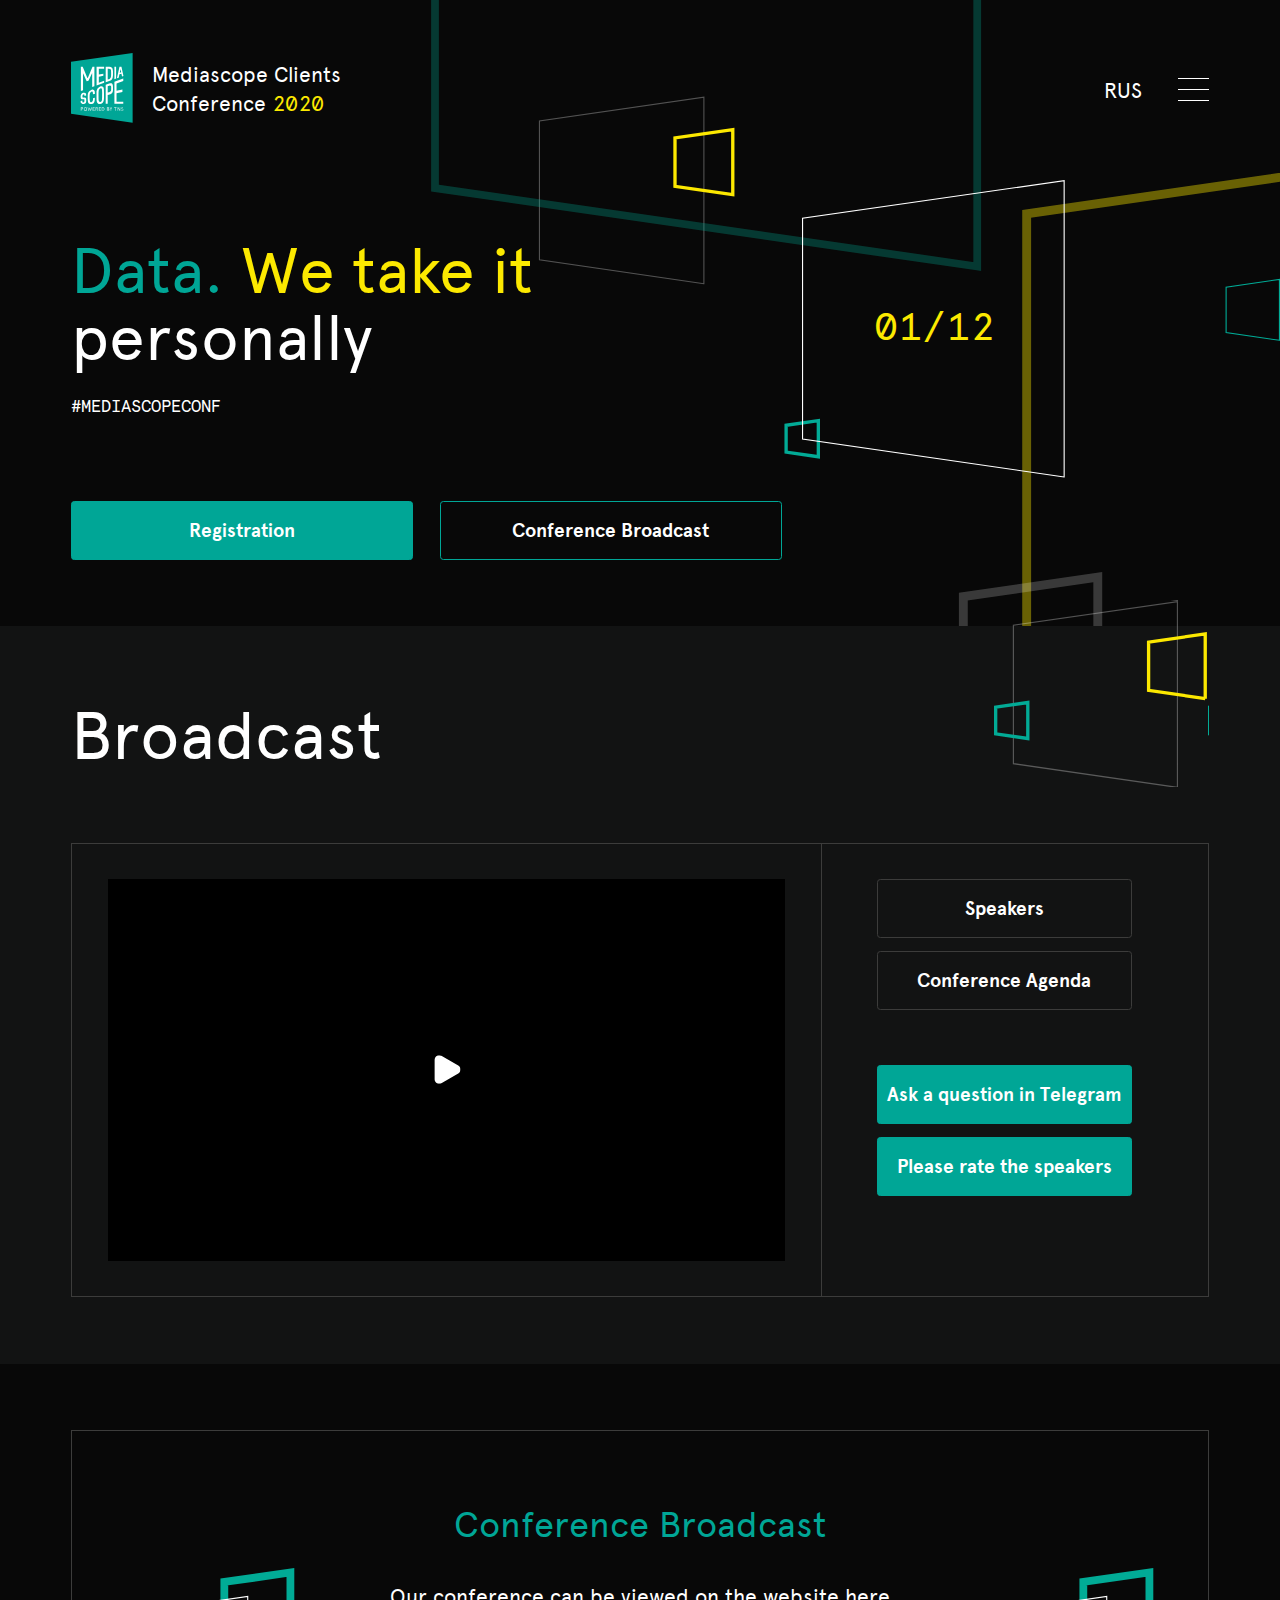
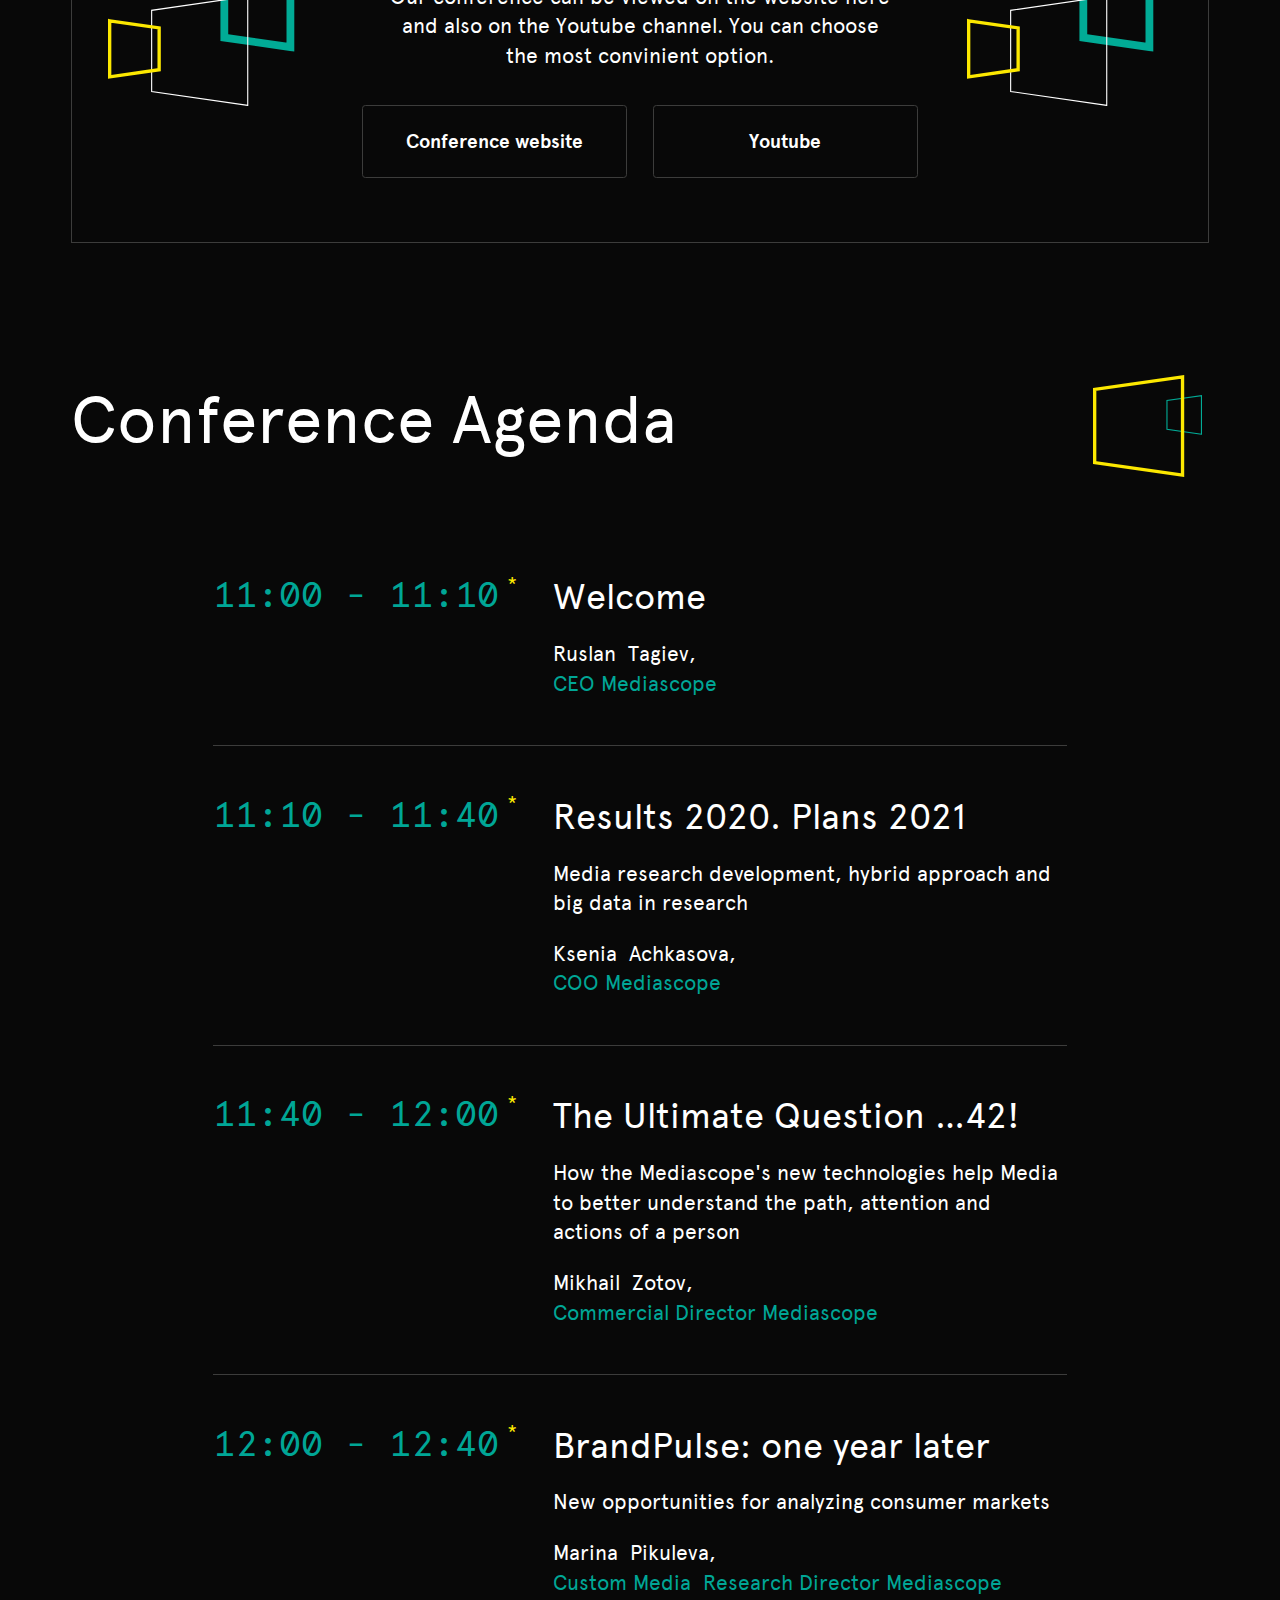
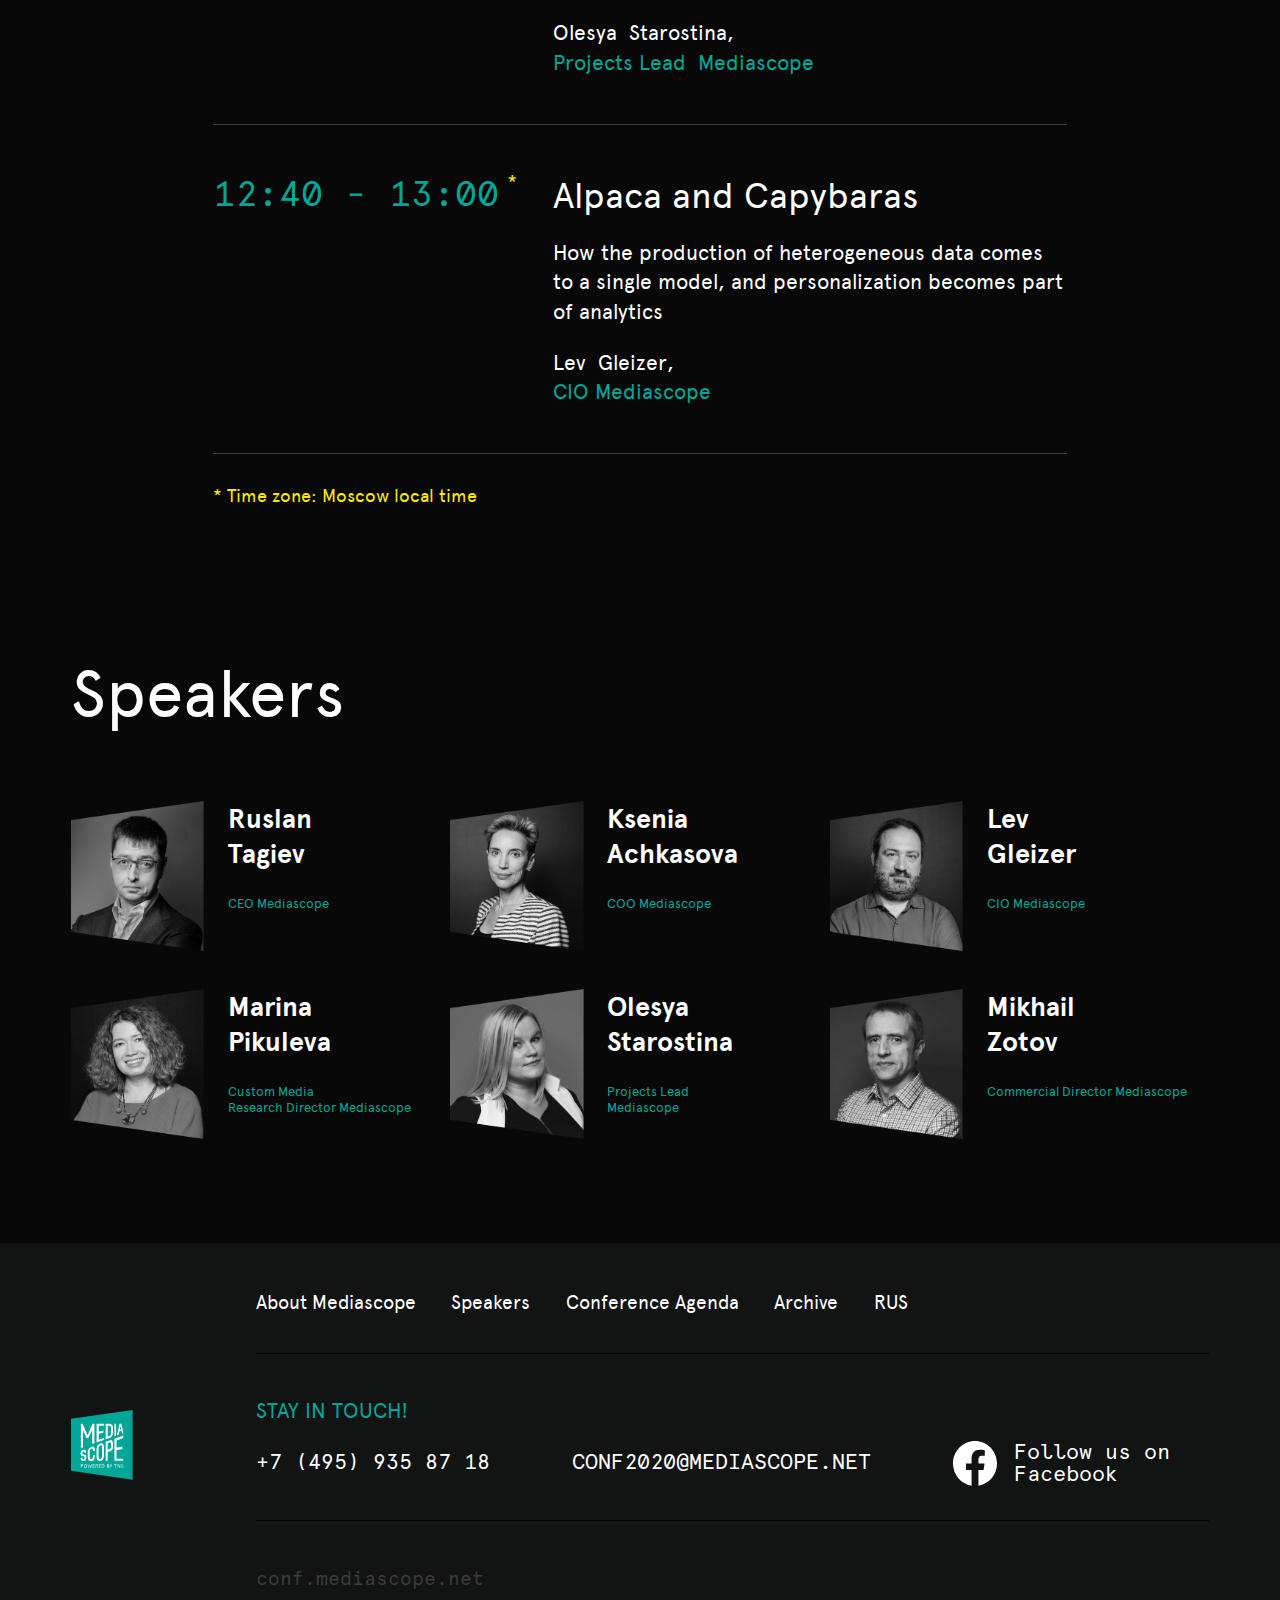
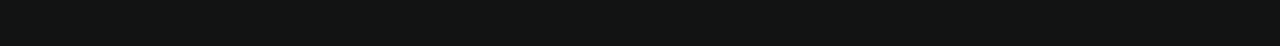
==== commit aae2842f: "Broadcast ready (Telegram button updated)" ====
--- a/en/index.html
+++ b/en/index.html
@@ -127,7 +127,7 @@
                 <div class="broadcast__panel">
                     <a class="btn btn--gray" href="#speakers">Speakers</a>
                     <a class="btn btn--gray" href="#program">Conference Agenda</a>
-                    <a class="btn btn--fill btn--tg" href="//t.me/mediascopeconf" target="_blank">Ask a question in telegram</a>
+                    <a class="btn btn--fill btn--tg" href="//t.me/mediascopeconf" target="_blank">Ask a question in Telegram</a>
                     <a class="btn btn--fill" href="https://docs.google.com/forms/d/e/1FAIpQLSdIx30Q5zMmWtQKHZG55eM1FhRRv0VdDPZkAljXSXpirXSd9A/viewform" target="_blank">Please rate the speakers</a>
                 </div>
             </div>
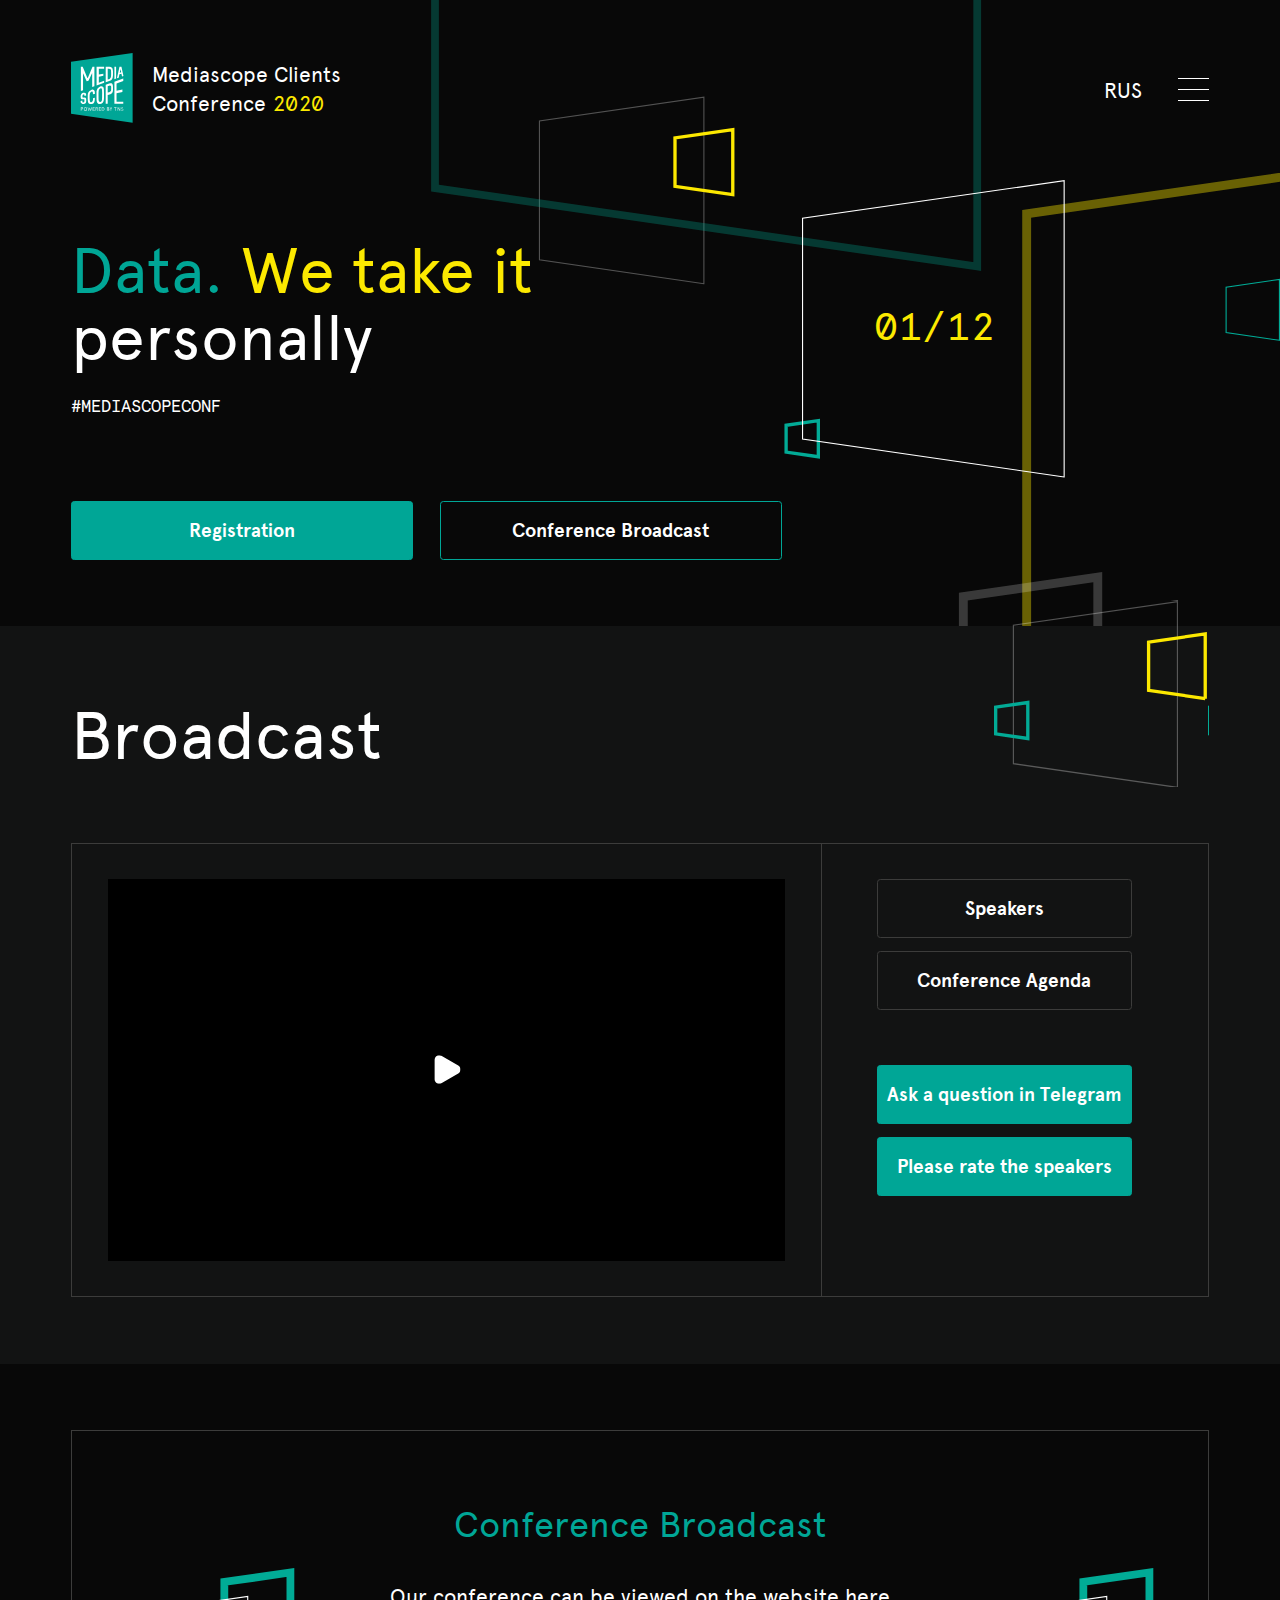
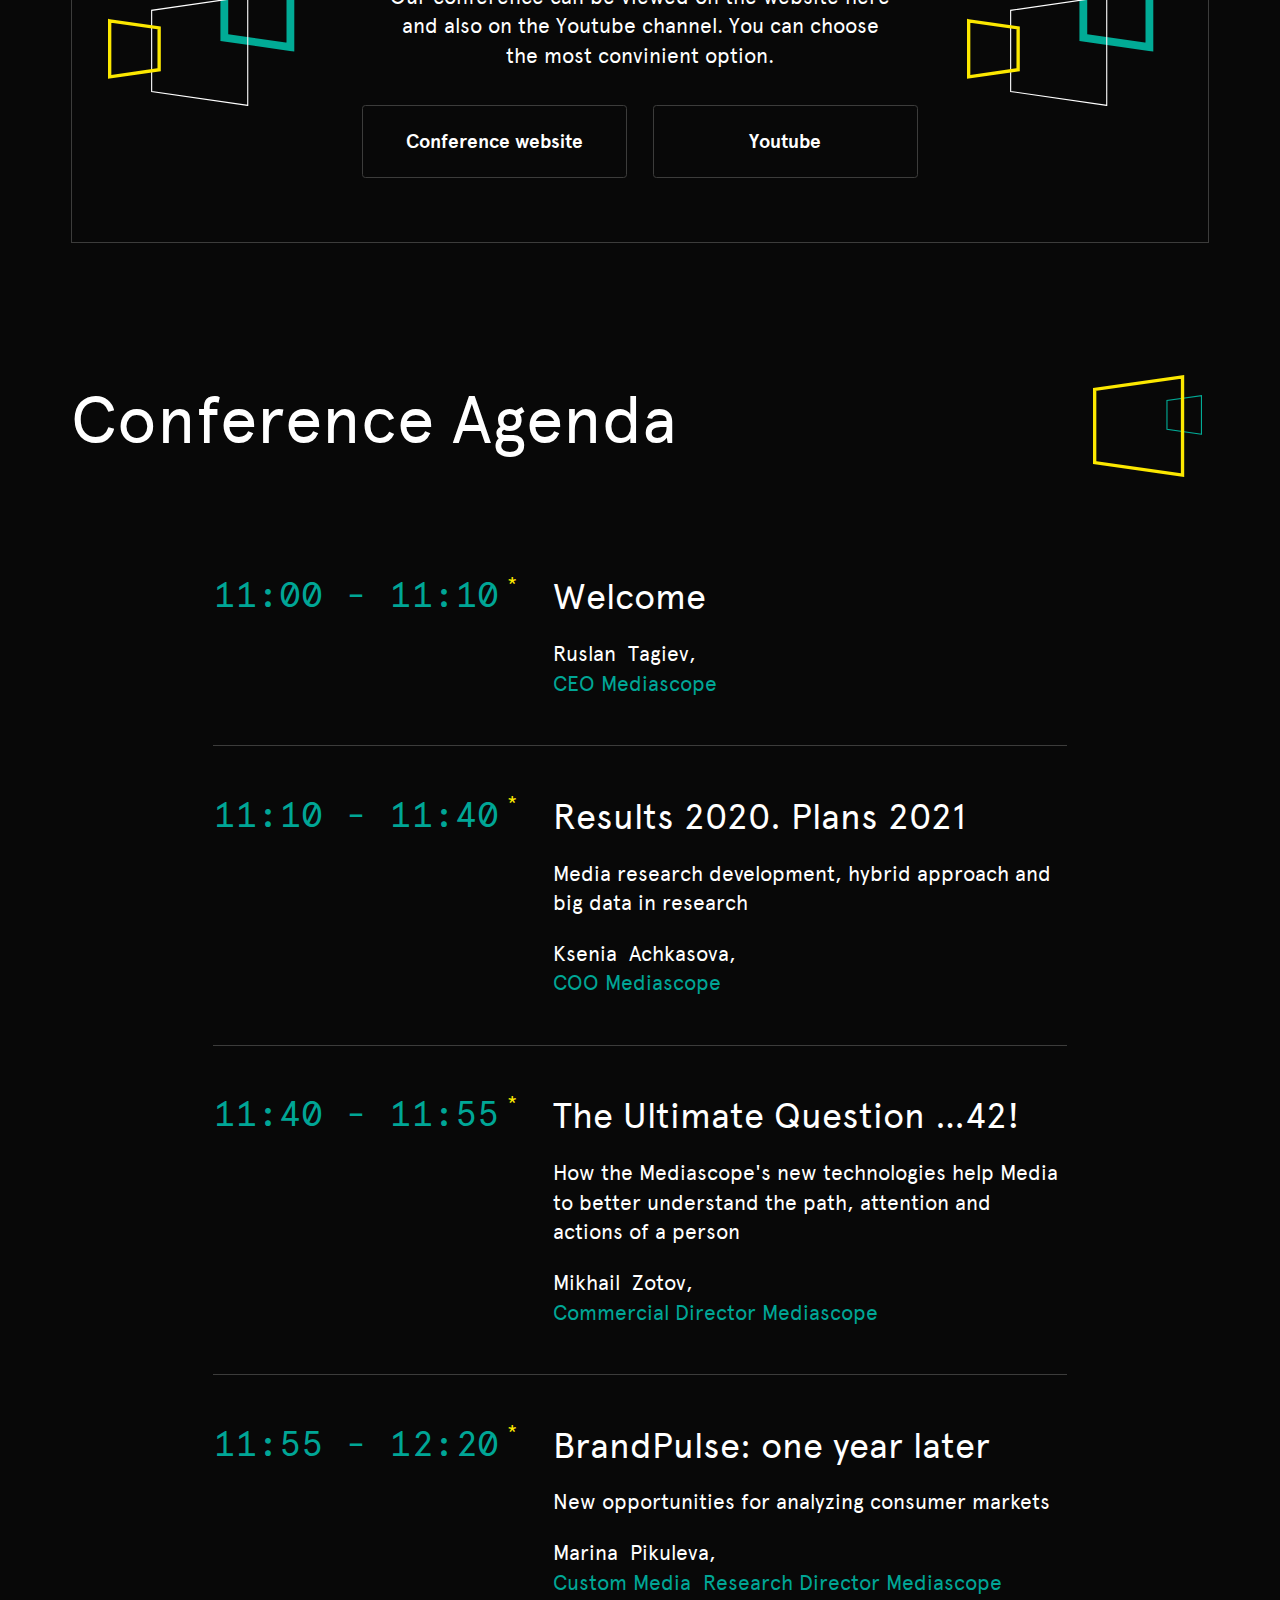
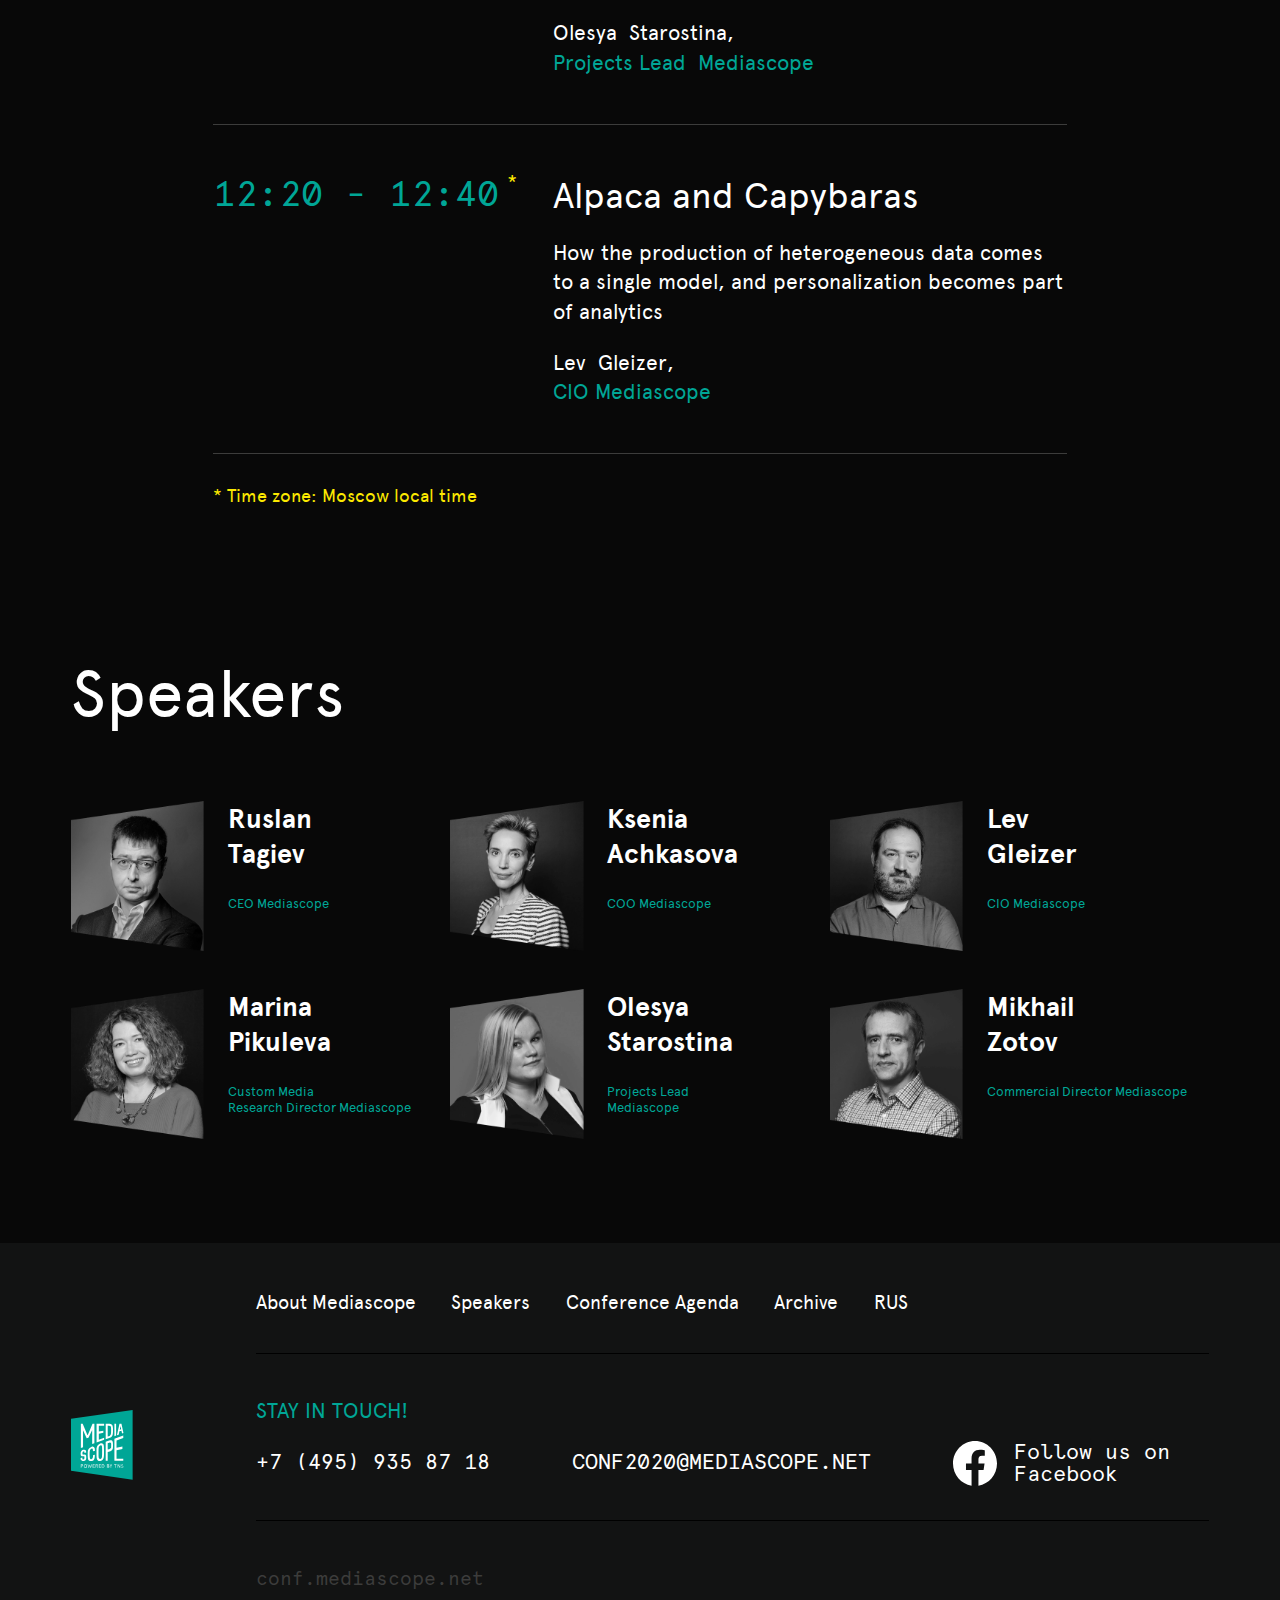
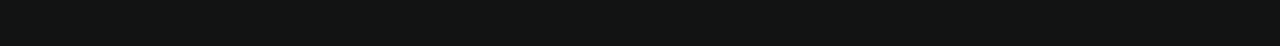
==== commit 2344758c: "Broadcast ready (Conference Agenda updated)" ====
--- a/en/index.html
+++ b/en/index.html
@@ -180,7 +180,7 @@
                     </div>
                 </div>
                 <div class="program__row">
-                    <div class="program__time">11:40 - 12:00&nbsp;<sup>*</sup>
+                    <div class="program__time">11:40 - 11:55&nbsp;<sup>*</sup>
                     </div>
                     <div class="program__speech">
                         <p>The Ultimate Question …42!</p>
@@ -191,7 +191,7 @@
                     </div>
                 </div>
                 <div class="program__row">
-                    <div class="program__time">12:00 - 12:40&nbsp;<sup>*</sup>
+                    <div class="program__time">11:55 - 12:20&nbsp;<sup>*</sup>
                     </div>
                     <div class="program__speech">
                         <p>BrandPulse: one year later</p>
@@ -209,7 +209,7 @@
                     </div>
                 </div>
                 <div class="program__row">
-                    <div class="program__time">12:40 - 13:00&nbsp;<sup>*</sup>
+                    <div class="program__time">12:20 - 12:40&nbsp;<sup>*</sup>
                     </div>
                     <div class="program__speech">
                         <p>Alpaca and Capybaras</p>
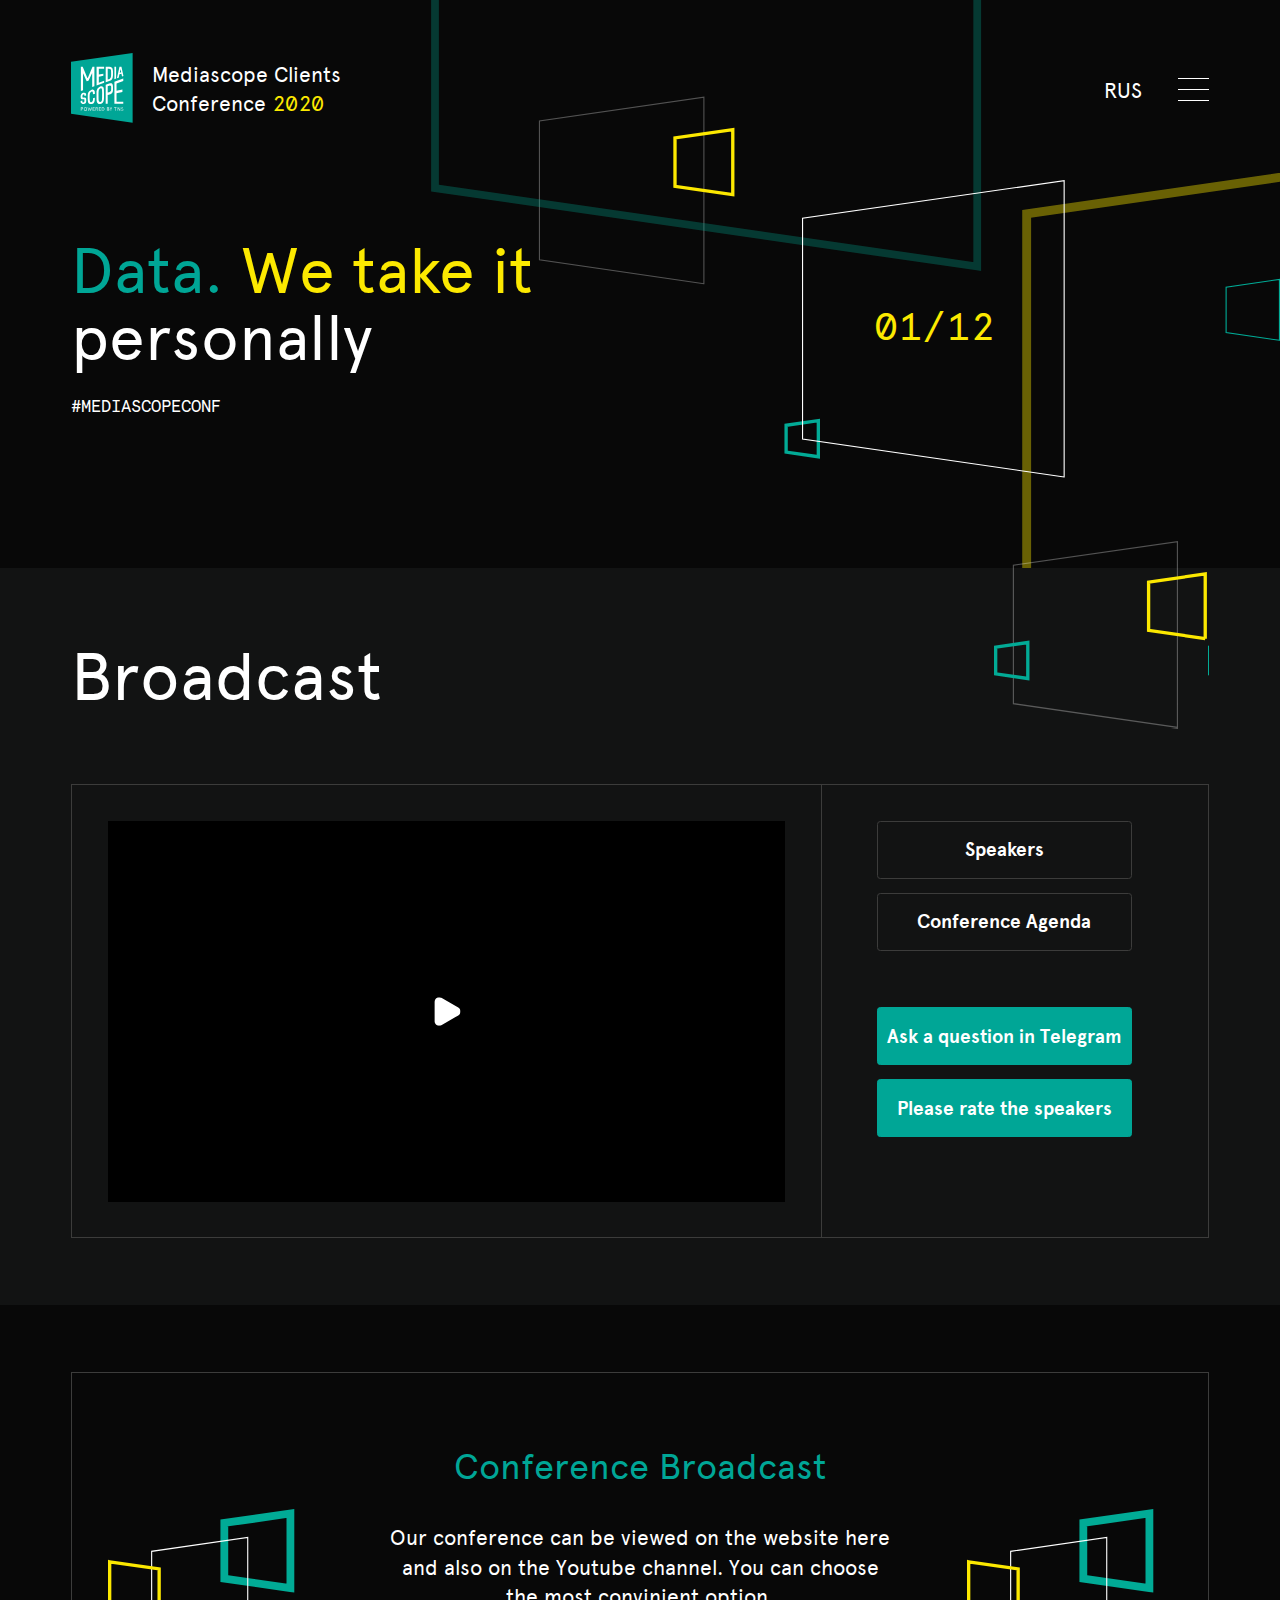
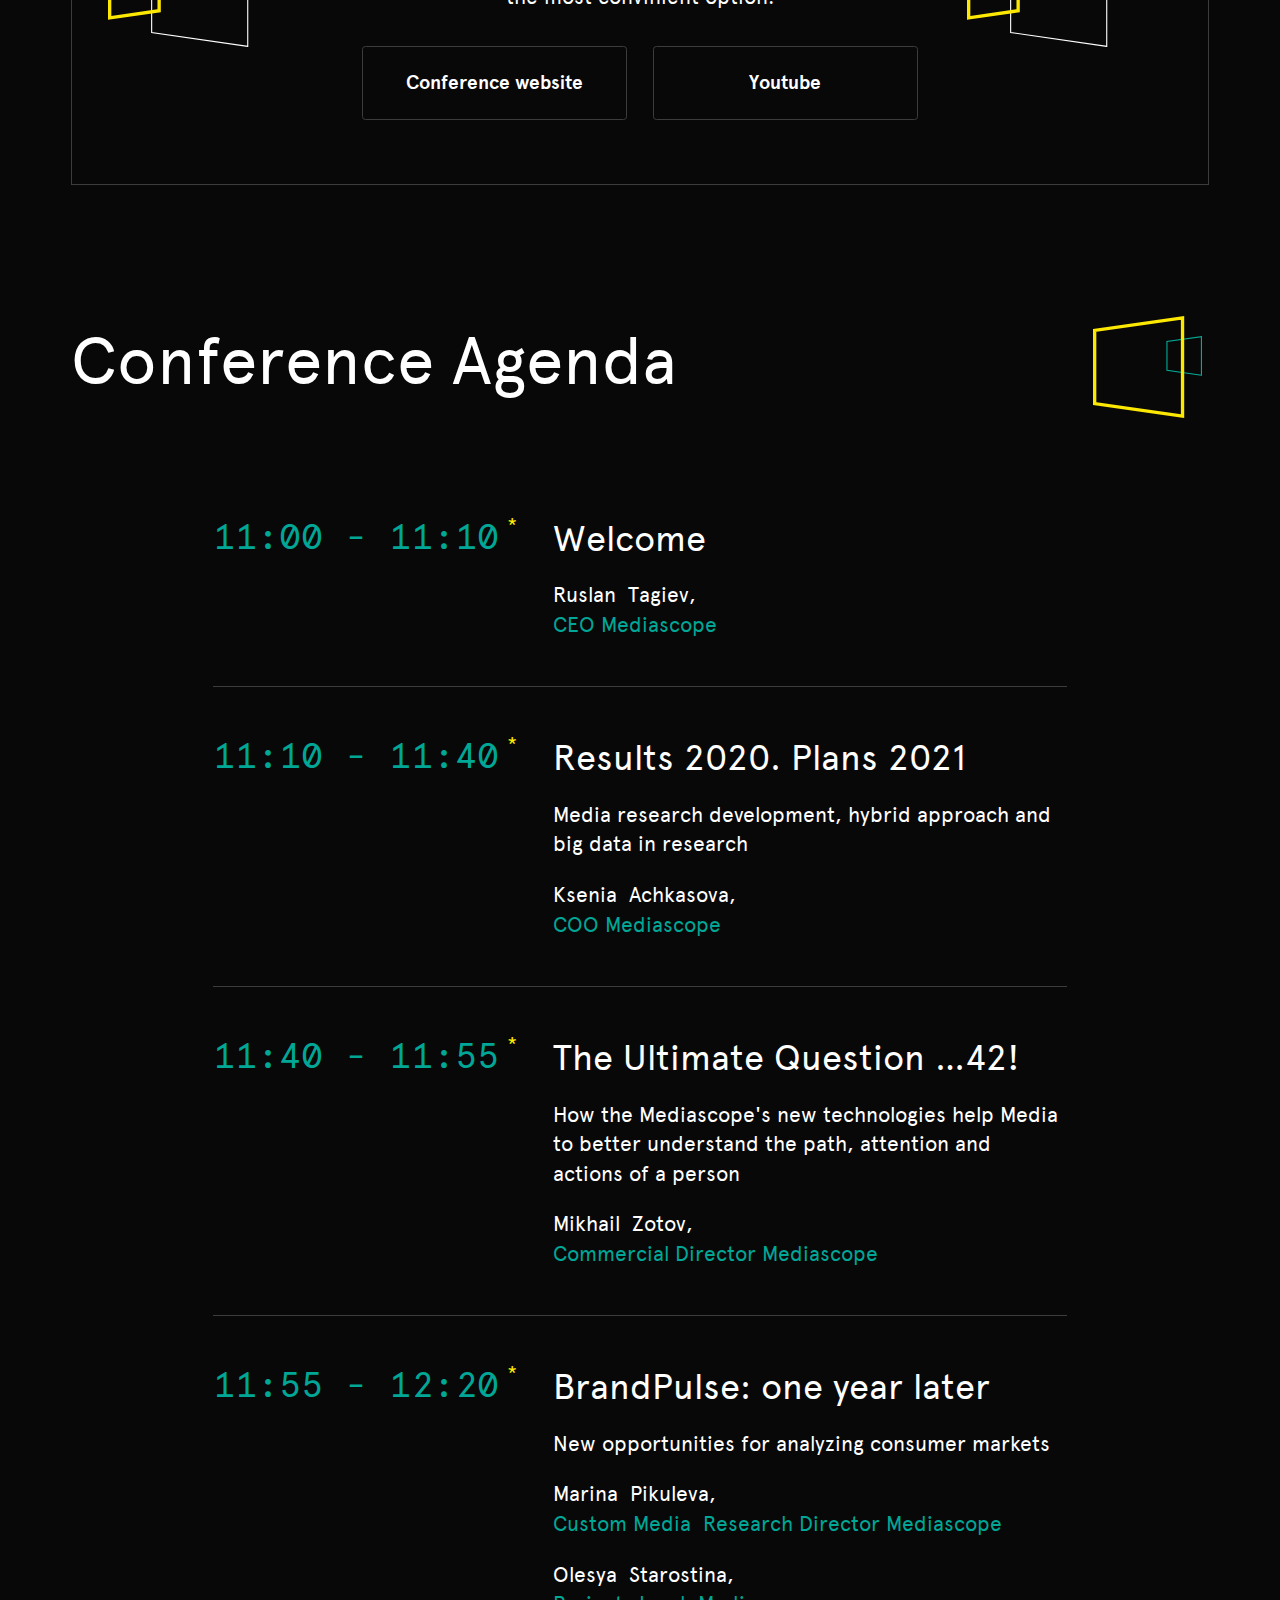
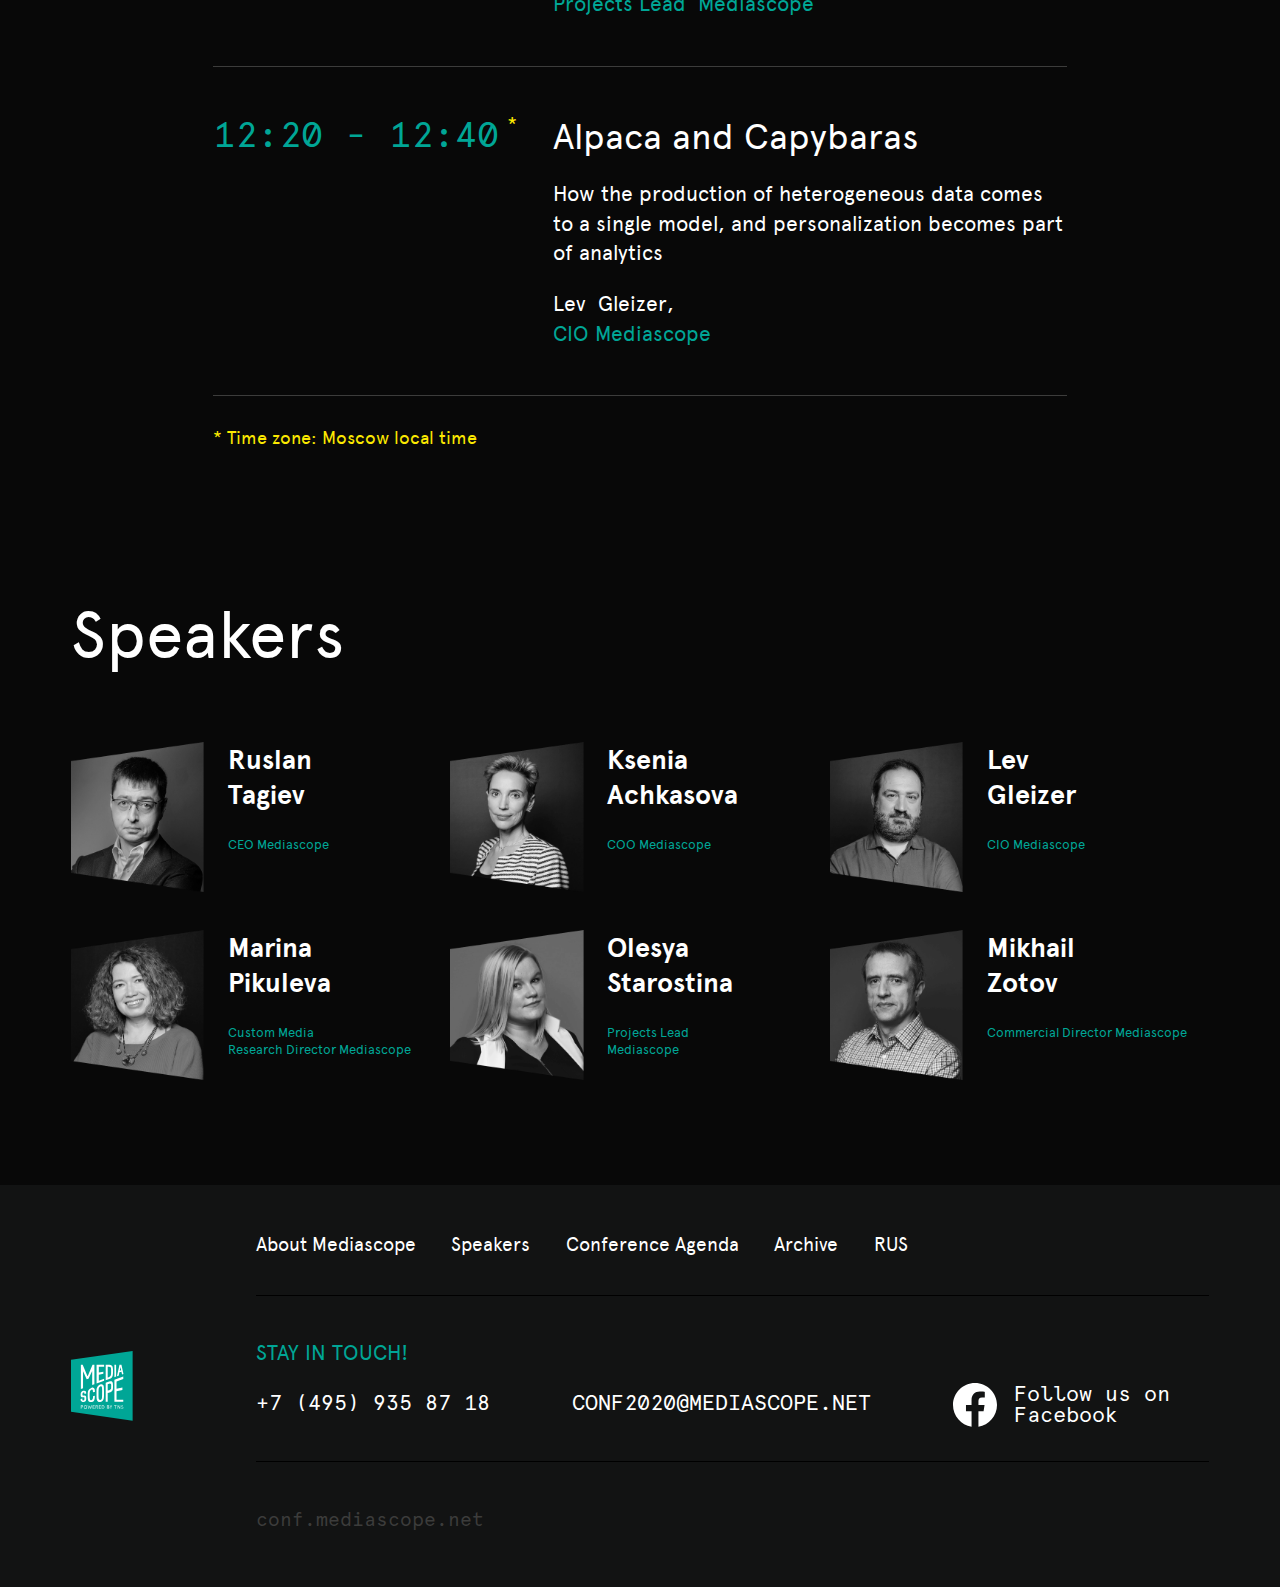
==== commit e62487ec: "Broadcast ready (registration button removed)" ====
--- a/en/index.html
+++ b/en/index.html
@@ -78,9 +78,6 @@
             <li class="menu__item">
                 <a href="/index.html">RUS</a>
             </li>
-            <li class="menu__item">
-                <a href="//mediascopeconference.timepad.ru/event/1484488/" target="_blank">Registration</a>
-            </li>
         </ul>
     </nav>
     <div class="screen intro">
@@ -102,11 +99,6 @@
                     </div>
                 </div>
             </div>
-            <div class="btn__box">
-                <a class="btn btn--fill" href="//mediascopeconference.timepad.ru/event/1484488/" target="_blank">Registration</a>
-                <br>
-                <a class="btn" href="#about-broadcast">Conference Broadcast</a>
-            </div>
         </div>
     </div>
     <div class="screen broadcast" id="broadcast">
@@ -115,10 +107,6 @@
             <div class="broadcast__box">
                 <div class="broadcast__player">
                     <div class="broadcast__video">
-
-                        <!-- img.broadcast__poster(src=path+"img/posters/broadcast.jpg" alt="")-->
-
-                        <!-- poster=path+"img/posters/broadcast.jpg"-->
                         <video class="video-js vjs-default-skin vjs-big-play-centered vjs-show-big-play-button-on-pause" id="broadcast-video" preload="none" playsinline data-setup="{&quot;fluid&quot;: true}" controls>
                             <source src="https://youtu.be/BziojwBgTRw" type="video/youtube">
                         </video>
@@ -127,7 +115,7 @@
                 <div class="broadcast__panel">
                     <a class="btn btn--gray" href="#speakers">Speakers</a>
                     <a class="btn btn--gray" href="#program">Conference Agenda</a>
-                    <a class="btn btn--fill btn--tg" href="//t.me/mediascopeconf" target="_blank">Ask a question in Telegram</a>
+                    <a class="btn btn--fill btn--tg" href="//t.me/mediascope_bot" target="_blank">Ask a question in Telegram</a>
                     <a class="btn btn--fill" href="https://docs.google.com/forms/d/e/1FAIpQLSdIx30Q5zMmWtQKHZG55eM1FhRRv0VdDPZkAljXSXpirXSd9A/viewform" target="_blank">Please rate the speakers</a>
                 </div>
             </div>
@@ -135,10 +123,6 @@
     </div>
     <div class="screen about">
         <div class="screen__inner">
-
-            <!-- h2.title.title--lg=ms_about_title-->
-
-            <!-- p !{ms_about_text}-->
             <div id="about-broadcast">
                 <div class="broadcast__about">
                     <h3 class="title">Conference Broadcast</h3>
@@ -304,38 +288,6 @@
             </div>
         </div>
     </div>
-
-    <!-- .screen.materials.screen__inner
-	h2.title.title--lg
-		| Материалы
-		br
-		| конференции
-	.materials__table
-		- for (var i = 0; i < 3; i++)
-			.materials__card
-				div
-					.materials__player
-						video.video-js.vjs-default-skin.vjs-big-play-centered.vjs-show-big-play-button-on-pause(id="materials-video-"+i preload="none" poster="img/posters/broadcast.jpg" playsinline data-setup='{"fluid": true}' controls)
-							source(src="https://www.youtube.com/watch?v=xSo7WElQfWs" type="video/youtube")
-					.materials__download
-						a(href="#") Скачать презентацию в PDF
-						a.materials__icon(href="#")
-							img(src=path+"img/download.svg" alt="")
-				div
-					h3.materials__title 25 лет: из прошлого в будущее
-					.materials__speaker Ксения Ачкасова
-					.materials__vocation Исполнительный директор-->
-
-    <!-- .screen.publications.screen__inner
-	h2.title.title--lg Публикация
-	.publications__table.materials__table
-		.materials__card
-			div
-				.materials__image
-					img(src=path+"img/posters/broadcast.jpg" alt="")
-			div
-				h3.materials__title Интересный заголовок в две строчки
-				.materials__vocation Lorem ipsum dolor sit amet, consectetur adipiscing elit, sed do eiusmod tempor incididunt ut labore et dolore magna aliqua. Lorem ipsum dolor sit amet, consectetur adipiscing elit, -->
     <div class="screen footer">
         <div class="screen__inner">
             <div class="footer__row">
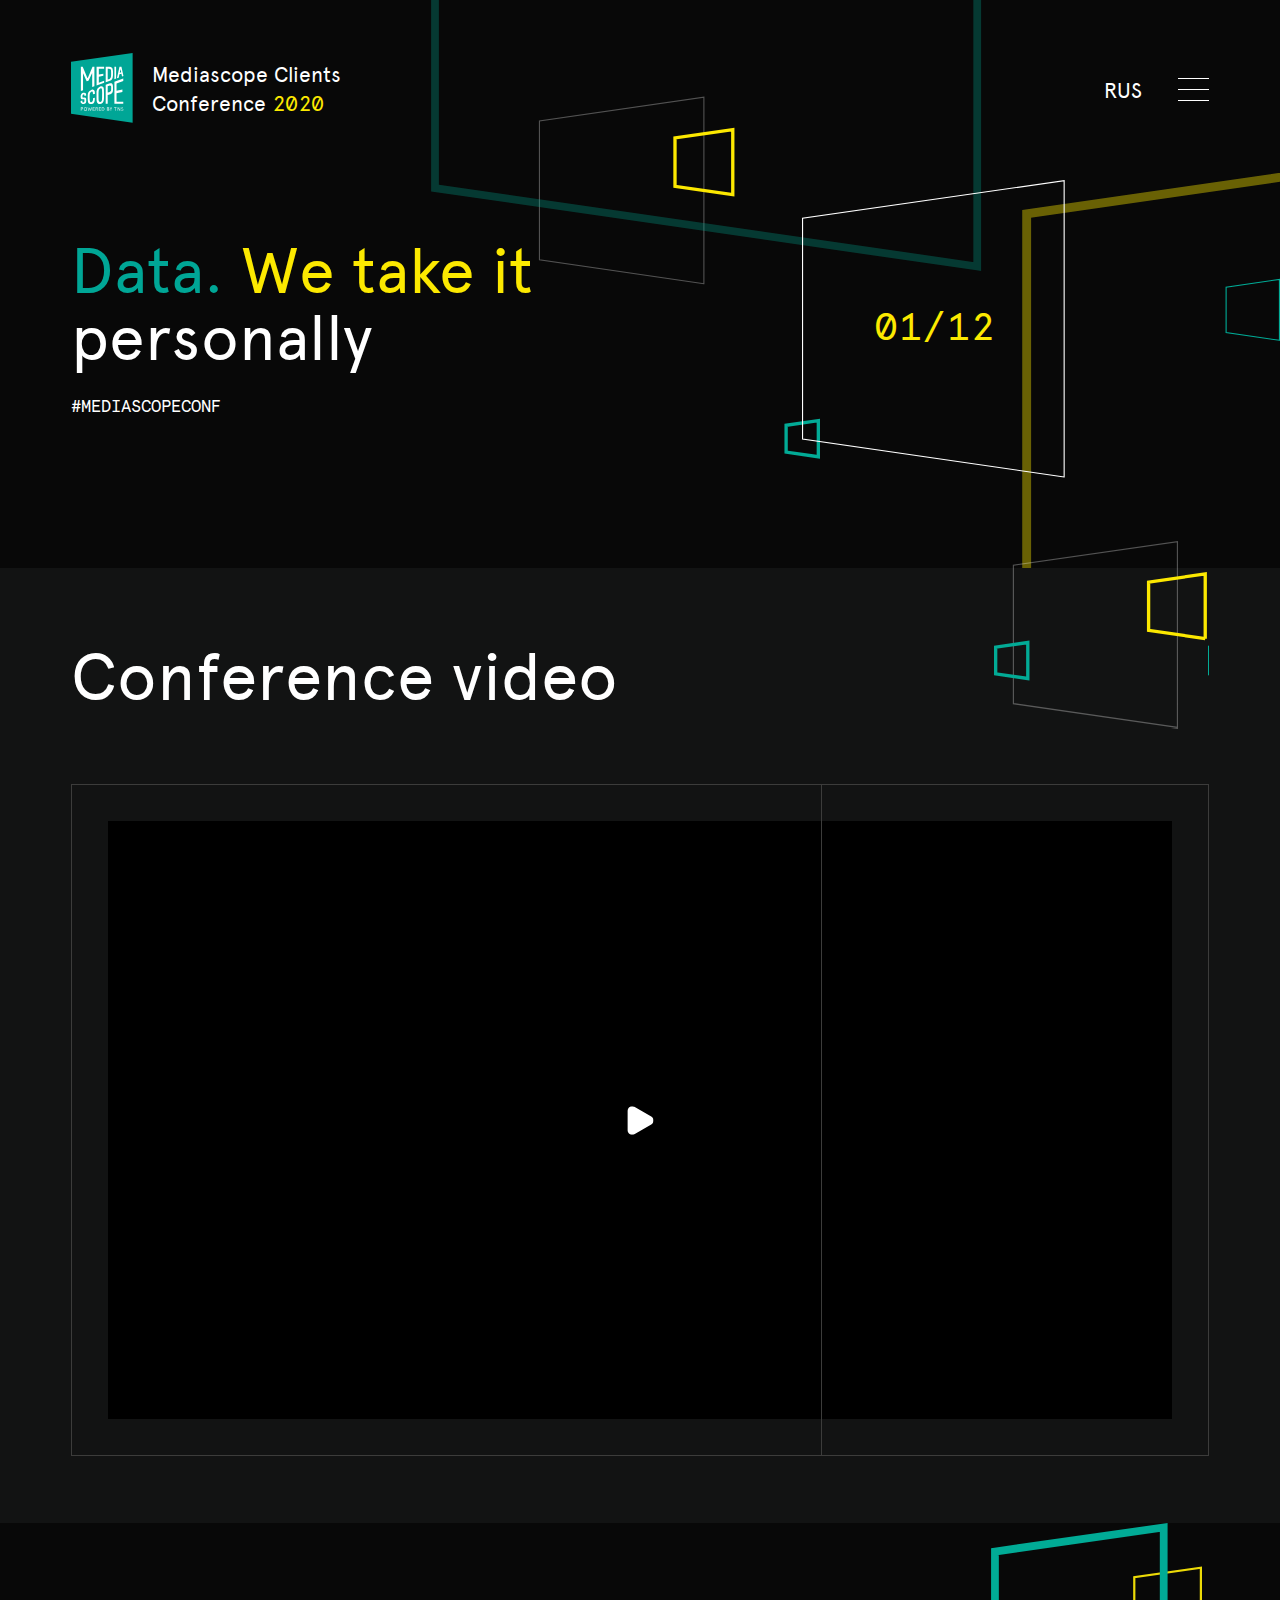
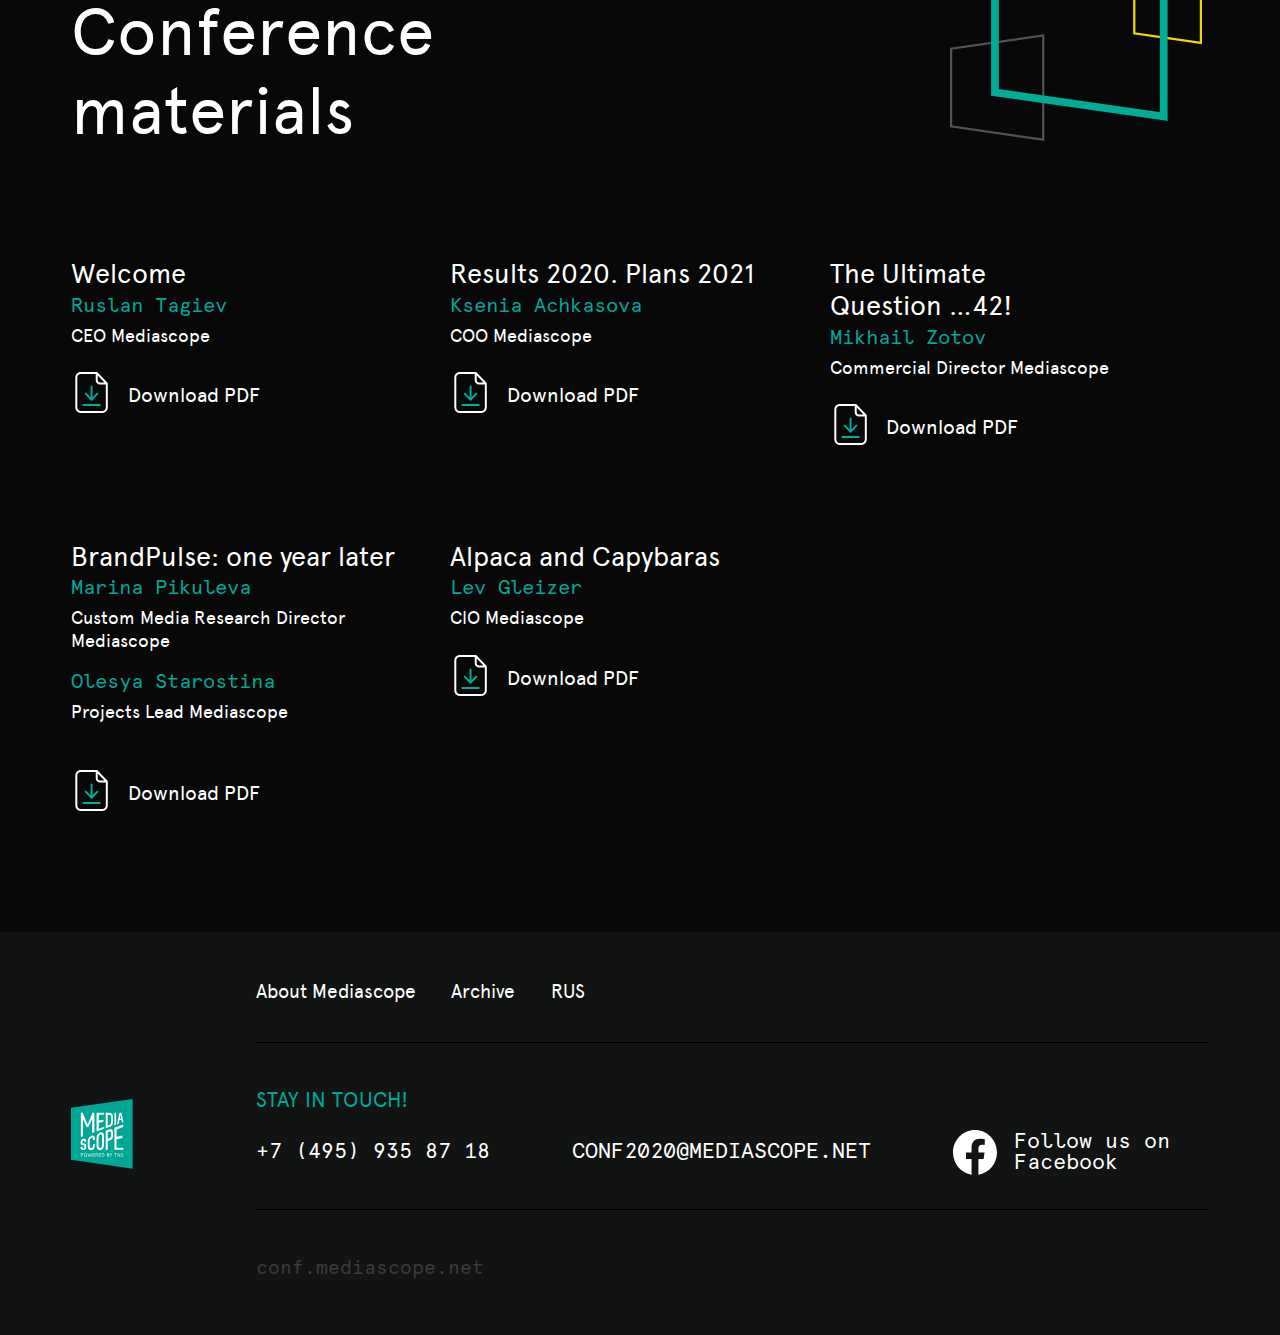
==== commit 660ecc6c: "Materials ready" ====
--- a/en/index.html
+++ b/en/index.html
@@ -2,6 +2,18 @@
 <html lang="en">
 
 <head>
+
+    <!-- Global site tag (gtag.js) - Google Analytics -->
+    <script async src="https://www.googletagmanager.com/gtag/js?id=0JL0VMP9FK"></script>
+    <script>
+        window.dataLayer = window.dataLayer || [];
+
+        function gtag() {
+            dataLayer.push(arguments);
+        }
+        gtag('js', new Date());
+        gtag('config', 'G-0JL0VMP9FK');
+    </script>
     <meta charset="utf-8">
     <title>Mediascope Clients Conference 2020</title>
     <meta name="viewport" content="width=device-width, initial-scale=1">
@@ -18,7 +30,7 @@
     <meta name="theme-color" content="#ffffff">
 
     <!-- .......... End Favicons .......... -->
-    <meta property="og:image" content="https://conf.mediascope.ru/img/mediascope.png">
+    <meta property="og:image" content="https://conf.mediascope.net/img/mediascope.png">
 
     <!-- .......... Styles .......... -->
     <style>
@@ -67,12 +79,6 @@
                 <a href="//mediascope.net/en/" target="_black">About Mediascope</a>
             </li>
             <li class="menu__item">
-                <a href="#speakers">Speakers</a>
-            </li>
-            <li class="menu__item">
-                <a href="#program">Conference Agenda</a>
-            </li>
-            <li class="menu__item">
                 <a href="//conf.mediascope.net/archive/">Archive</a>
             </li>
             <li class="menu__item">
@@ -101,187 +107,111 @@
             </div>
         </div>
     </div>
+
+    <!-- broadcast_video_url !!!!!!!!!!-->
     <div class="screen broadcast" id="broadcast">
         <div class="screen__inner">
-            <h2 class="title title--lg">Broadcast</h2>
+            <h2 class="title title--lg">Conference video</h2>
             <div class="broadcast__box">
                 <div class="broadcast__player">
                     <div class="broadcast__video">
-                        <video class="video-js vjs-default-skin vjs-big-play-centered vjs-show-big-play-button-on-pause" id="broadcast-video" preload="none" playsinline data-setup="{&quot;fluid&quot;: true}" controls>
-                            <source src="https://youtu.be/BziojwBgTRw" type="video/youtube">
+
+                        <!-- img.broadcast__poster(src=path+"img/posters/broadcast.jpg" alt="")-->
+
+                        <!-- poster=path+"img/posters/broadcast.jpg"-->
+                        <video class="video-js vjs-default-skin vjs-big-play-centered vjs-show-big-play-button-on-pause" id="broadcast-video" preload="none" playsinline controls data-setup="{&quot;fluid&quot;: true, &quot;nativeControlsForTouch&quot;: true}">
+                            <source src="https://youtu.be/SyQKVSCiGDI" type="video/youtube">
                         </video>
                     </div>
                 </div>
-                <div class="broadcast__panel">
-                    <a class="btn btn--gray" href="#speakers">Speakers</a>
-                    <a class="btn btn--gray" href="#program">Conference Agenda</a>
-                    <a class="btn btn--fill btn--tg" href="//t.me/mediascope_bot" target="_blank">Ask a question in Telegram</a>
-                    <a class="btn btn--fill" href="https://docs.google.com/forms/d/e/1FAIpQLSdIx30Q5zMmWtQKHZG55eM1FhRRv0VdDPZkAljXSXpirXSd9A/viewform" target="_blank">Please rate the speakers</a>
-                </div>
-            </div>
-        </div>
-    </div>
-    <div class="screen about">
-        <div class="screen__inner">
-            <div id="about-broadcast">
-                <div class="broadcast__about">
-                    <h3 class="title">Conference Broadcast</h3>
-                    <p class="broadcast__info">Our conference can be viewed on the website here and also on the Youtube channel. You can choose
-                        <br>the most convinient option.
-                    </p>
-                    <div class="btn__box">
-                        <a class="btn btn--gray" href="/en/">Conference website</a>
+
+                <!-- .broadcast__panela.btn.btn--gray(href="#speakers")=ms_nav_item2
+a.btn.btn--gray(href="#program")=ms_nav_item3
+a.btn.btn--fill.btn--tg(href="//t.me/mediascope_bot" target="_blank")=broadcast_tg
+a.btn.btn--fill(href=broadcast_review_url target="_blank")=broadcast_review
+-->
+            </div>
+        </div>
+    </div>
+    <div class="screen materials">
+        <div class="screen__inner">
+            <h2 class="title title--lg">Conference
+                <br>materials
+            </h2>
+            <div class="materials__table">
+                <div class="materials__card">
+                    <div>
+                        <h3 class="materials__title">Welcome</h3>
+                        <div class="materials__speaker">Ruslan Tagiev</div>
+                        <div class="materials__vocation">CEO Mediascope</div>
+                        <div class="materials__download">
+                            <a class="materials__icon" href="/files/1_Ruslan_Tagiev_Welcome2020.pdf" target="_blank">
+                                <img src="../img/download.svg" alt="">
+                            </a>
+                            <a href="/files/1_Ruslan_Tagiev_Welcome2020.pdf" target="_blank">Download PDF</a>
+                        </div>
+                    </div>
+                </div>
+                <div class="materials__card">
+                    <div>
+                        <h3 class="materials__title">Results 2020.
+                            <br>Plans 2021
+                        </h3>
+                        <div class="materials__speaker">Ksenia Achkasova</div>
+                        <div class="materials__vocation">COO Mediascope</div>
+                        <div class="materials__download">
+                            <a class="materials__icon" href="/files/2_Ksenia_Achkasova_Results_2020_Plans_2021.pdf" target="_blank">
+                                <img src="../img/download.svg" alt="">
+                            </a>
+                            <a href="/files/2_Ksenia_Achkasova_Results_2020_Plans_2021.pdf" target="_blank">Download PDF</a>
+                        </div>
+                    </div>
+                </div>
+                <div class="materials__card">
+                    <div>
+                        <h3 class="materials__title">The Ultimate
+                            <br>
+                            <nobr>Question …42!</nobr>
+                        </h3>
+                        <div class="materials__speaker">Mikhail Zotov</div>
+                        <div class="materials__vocation">Commercial Director Mediascope</div>
+                        <div class="materials__download">
+                            <a class="materials__icon" href="/files/3_Mikhail_Zotov_The_Ultimate_Question_42.pdf" target="_blank">
+                                <img src="../img/download.svg" alt="">
+                            </a>
+                            <a href="/files/3_Mikhail_Zotov_The_Ultimate_Question_42.pdf" target="_blank">Download PDF</a>
+                        </div>
+                    </div>
+                </div>
+                <div class="materials__card">
+                    <div>
+                        <h3 class="materials__title">BrandPulse:
+                            <br>one year later
+                        </h3>
+                        <div class="materials__speaker">Marina Pikuleva</div>
+                        <div class="materials__vocation">Custom Media Research Director Mediascope</div>
                         <br>
-                        <a class="btn btn--gray" href="https://youtu.be/BziojwBgTRw" target="_black">Youtube</a>
-                    </div>
-                </div>
-            </div>
-        </div>
-    </div>
-    <div class="screen program" id="program">
-        <div class="screen__inner">
-            <h2 class="title title--lg">Conference Agenda</h2>
-            <div class="program__table">
-                <div class="program__row">
-                    <div class="program__time">11:00 - 11:10&nbsp;<sup>*</sup>
-                    </div>
-                    <div class="program__speech">
-                        <p>Welcome</p>
-                        <p class="program__small">Ruslan&nbsp;
-                            <br>Tagiev,<span class="program__vocation">CEO Mediascope</span>
-                        </p>
-                    </div>
-                </div>
-                <div class="program__row">
-                    <div class="program__time">11:10 - 11:40&nbsp;<sup>*</sup>
-                    </div>
-                    <div class="program__speech">
-                        <p>Results 2020. Plans 2021</p>
-                        <p class="program__small">Media research development, hybrid approach and big data in research</p>
-                        <p class="program__small">Ksenia&nbsp;
-                            <br>Achkasova,<span class="program__vocation">COO Mediascope</span>
-                        </p>
-                    </div>
-                </div>
-                <div class="program__row">
-                    <div class="program__time">11:40 - 11:55&nbsp;<sup>*</sup>
-                    </div>
-                    <div class="program__speech">
-                        <p>The Ultimate Question …42!</p>
-                        <p class="program__small">How the Mediascope's new technologies help Media to better understand the path, attention and actions of a person</p>
-                        <p class="program__small">Mikhail&nbsp;
-                            <br>Zotov,<span class="program__vocation">Commercial Director Mediascope</span>
-                        </p>
-                    </div>
-                </div>
-                <div class="program__row">
-                    <div class="program__time">11:55 - 12:20&nbsp;<sup>*</sup>
-                    </div>
-                    <div class="program__speech">
-                        <p>BrandPulse: one year later</p>
-                        <p class="program__small">New opportunities for analyzing consumer markets</p>
-                        <p class="program__small">Marina&nbsp;
-                            <br>Pikuleva,<span class="program__vocation">Custom Media&nbsp;
-                                <br>Research Director Mediascope
-                            </span>
-                        </p>
-                        <p class="program__small">Olesya&nbsp;
-                            <br>Starostina,<span class="program__vocation">Projects Lead&nbsp;
-                                <br>Mediascope
-                            </span>
-                        </p>
-                    </div>
-                </div>
-                <div class="program__row">
-                    <div class="program__time">12:20 - 12:40&nbsp;<sup>*</sup>
-                    </div>
-                    <div class="program__speech">
-                        <p>Alpaca and Capybaras</p>
-                        <p class="program__small">How the production of heterogeneous data comes to a single model, and personalization becomes part of analytics</p>
-                        <p class="program__small">Lev&nbsp;
-                            <br>Gleizer,<span class="program__vocation">CIO Mediascope</span>
-                        </p>
-                    </div>
-                </div>
-                <div class="program__notice">* Time zone: Moscow local time</div>
-            </div>
-        </div>
-    </div>
-    <div class="screen speakers" id="speakers">
-        <div class="screen__inner">
-            <h2 class="title title--lg">Speakers</h2>
-            <div class="speakers__table">
-                <div class="speakers__row">
-                    <div class="speakers__card">
-                        <div class="speakers__photo">
-                            <img src="../img/speakers/r_tagiev.png" alt="">
-                        </div>
-                        <div class="speakers__data">
-                            <div class="speakers__name">Ruslan&nbsp;
-                                <br>Tagiev
-                            </div>
-                            <div class="speakers__vocation">CEO Mediascope</div>
-                        </div>
-                    </div>
-                    <div class="speakers__card">
-                        <div class="speakers__photo">
-                            <img src="../img/speakers/k_achkasova.png" alt="">
-                        </div>
-                        <div class="speakers__data">
-                            <div class="speakers__name">Ksenia&nbsp;
-                                <br>Achkasova
-                            </div>
-                            <div class="speakers__vocation">COO Mediascope</div>
-                        </div>
-                    </div>
-                    <div class="speakers__card">
-                        <div class="speakers__photo">
-                            <img src="../img/speakers/l_gleizer.png" alt="">
-                        </div>
-                        <div class="speakers__data">
-                            <div class="speakers__name">Lev&nbsp;
-                                <br>Gleizer
-                            </div>
-                            <div class="speakers__vocation">CIO Mediascope</div>
-                        </div>
-                    </div>
-                </div>
-                <div class="speakers__row">
-                    <div class="speakers__card">
-                        <div class="speakers__photo">
-                            <img src="../img/speakers/m_pikuleva.png" alt="">
-                        </div>
-                        <div class="speakers__data">
-                            <div class="speakers__name">Marina&nbsp;
-                                <br>Pikuleva
-                            </div>
-                            <div class="speakers__vocation">Custom Media&nbsp;
-                                <br>Research Director Mediascope
-                            </div>
-                        </div>
-                    </div>
-                    <div class="speakers__card">
-                        <div class="speakers__photo">
-                            <img src="../img/speakers/o_starostina.png" alt="">
-                        </div>
-                        <div class="speakers__data">
-                            <div class="speakers__name">Olesya&nbsp;
-                                <br>Starostina
-                            </div>
-                            <div class="speakers__vocation">Projects Lead&nbsp;
-                                <br>Mediascope
-                            </div>
-                        </div>
-                    </div>
-                    <div class="speakers__card">
-                        <div class="speakers__photo">
-                            <img src="../img/speakers/m_zotov.png" alt="">
-                        </div>
-                        <div class="speakers__data">
-                            <div class="speakers__name">Mikhail&nbsp;
-                                <br>Zotov
-                            </div>
-                            <div class="speakers__vocation">Commercial Director Mediascope</div>
+                        <div class="materials__speaker">Olesya Starostina</div>
+                        <div class="materials__vocation">Projects Lead Mediascope</div>
+                        <br>
+                        <div class="materials__download">
+                            <a class="materials__icon" href="/files/4_Marina_Pikuleva_Olesya_Starostina_BrandPulse_one_year_later.pdf" target="_blank">
+                                <img src="../img/download.svg" alt="">
+                            </a>
+                            <a href="/files/4_Marina_Pikuleva_Olesya_Starostina_BrandPulse_one_year_later.pdf" target="_blank">Download PDF</a>
+                        </div>
+                    </div>
+                </div>
+                <div class="materials__card">
+                    <div>
+                        <h3 class="materials__title">Alpaca and Capybaras</h3>
+                        <div class="materials__speaker">Lev Gleizer</div>
+                        <div class="materials__vocation">CIO Mediascope</div>
+                        <div class="materials__download">
+                            <a class="materials__icon" href="/files/5_Lev_Gleizer_Alpaca_and_Capybaras.pdf" target="_blank">
+                                <img src="../img/download.svg" alt="">
+                            </a>
+                            <a href="/files/5_Lev_Gleizer_Alpaca_and_Capybaras.pdf" target="_blank">Download PDF</a>
                         </div>
                     </div>
                 </div>
@@ -299,12 +229,14 @@
                         <li class="menu__item">
                             <a href="//mediascope.net/en/" target="_black">About Mediascope</a>
                         </li>
-                        <li class="menu__item">
-                            <a href="#speakers">Speakers</a>
-                        </li>
-                        <li class="menu__item">
-                            <a href="#program">Conference Agenda</a>
-                        </li>
+
+                        <!-- li.menu__item-->
+
+                        <!-- 	a(href="#speakers")=ms_nav_item2-->
+
+                        <!-- li.menu__item-->
+
+                        <!-- 	a(href="#program")=ms_nav_item3-->
                         <li class="menu__item">
                             <a href="//conf.mediascope.net/archive/" target="_blank">Archive</a>
                         </li>
--- a/css/styles.css
+++ b/css/styles.css
@@ -1 +1 @@
-@font-face{font-family:'Apercu';src:url("../fonts/ApercuPro-Regular/ApercuPro.eot");src:url("../fonts/ApercuPro-Regular/ApercuPro.eot?#iefix") format("embedded-opentype"),url("../fonts/ApercuPro-Regular/ApercuPro.woff") format("woff"),url("../fonts/ApercuPro-Regular/ApercuPro.ttf") format("truetype"),url("../fonts/ApercuPro-Regular/ApercuPro.svg#ApercuPro") format("svg");font-style:normal;font-weight:normal;font-display:fallback}@font-face{font-family:'Apercu';src:url("../fonts/ApercuPro-Bold/ApercuPro-Bold.eot");src:url("../fonts/ApercuPro-Bold/ApercuPro-Bold.eot?#iefix") format("embedded-opentype"),url("../fonts/ApercuPro-Bold/ApercuPro-Bold.woff") format("woff"),url("../fonts/ApercuPro-Bold/ApercuPro-Bold.ttf") format("truetype"),url("../fonts/ApercuPro-Bold/ApercuPro-Bold.svg#ApercuPro-Bold") format("svg");font-style:normal;font-weight:bold;font-display:fallback}@font-face{font-family:'Apercu Mono';src:url("../fonts/ApercuPro-Mono/ApercuPro-Mono.eot");src:url("../fonts/ApercuPro-Mono/ApercuPro-Mono.eot?#iefix") format("embedded-opentype"),url("../fonts/ApercuPro-Mono/ApercuPro-Mono.woff") format("woff"),url("../fonts/ApercuPro-Mono/ApercuPro-Mono.ttf") format("truetype"),url("../fonts/ApercuPro-Mono/ApercuPro-Mono.svg#ApercuPro-Mono") format("svg");font-style:normal;font-weight:normal;font-display:fallback}body{font-family:"Apercu",sans-serif;font-size:5.9375vw;line-height:1;background:#080808 url(../img/bg_intro_sm.svg) no-repeat top right;background-size:100% auto;color:white}@media(orientation:landscape){body{font-size:1.64931vw;background-image:url(../img/bg_intro.svg)}}p{line-height:9.5vw}@media(orientation:landscape){p{line-height:2.63889vw}}.screen{padding-top:10vw;padding-bottom:10vw}.screen__inner{padding-left:5vw;padding-right:5vw}.screen,.screen__inner{-webkit-box-sizing:border-box;box-sizing:border-box}@media(orientation:landscape){.screen{padding-top:5.20833vw;padding-bottom:5.20833vw}.screen__inner{padding-left:5.55556vw;padding-right:5.55556vw}}.title{font-size:7.5vw;line-height:9.5vw;font-weight:normal;margin-top:0}.title--lg{font-size:11.25vw;line-height:15.75vw;margin-bottom:5vw}@media(orientation:landscape){.title{font-size:2.08333vw;line-height:6.14583vw}.title--lg{font-size:5.20833vw;line-height:6.14583vw;margin-bottom:5.55556vw}}.btn{display:block;padding:5.3125vw .9375vw;text-align:center;font-size:5.3125vw;font-weight:bold;letter-spacing:-1.5%;color:white;border-radius:0;border:.3125vw solid #00a696;background-color:transparent;-webkit-transition:background-color .3s ease-in-out,color .3s ease-in-out,border-color .3s ease-in-out;transition:background-color .3s ease-in-out,color .3s ease-in-out,border-color .3s ease-in-out}.btn,.btn:hover{text-decoration:none}.btn:hover{color:white;background-color:#00a696}.btn--fill{background-color:#00a696}.btn--fill:hover{color:#3c3c3b;background-color:#fce900;border-color:#fce900}.btn--gray{border-color:#3c3c3b}@media(orientation:landscape){.btn{max-width:26.04167vw;padding:1.47569vw .26042vw;font-size:1.47569vw;border-radius:.26042vw;border-width:.08681vw}.btn__box{display:-webkit-box;display:-ms-flexbox;display:flex;-webkit-box-pack:start;-ms-flex-pack:start;justify-content:flex-start;-webkit-box-align:center;-ms-flex-align:center;align-items:center}.btn__box>*{-webkit-box-flex:1;-ms-flex:1 1 auto;flex:1 1 auto;margin-right:2.08333vw}}.panel{padding-bottom:0}.panel__inner{display:-webkit-box;display:-ms-flexbox;display:flex;-webkit-box-pack:justify;-ms-flex-pack:justify;justify-content:space-between;-webkit-box-align:center;-ms-flex-align:center;align-items:center}.panel__inner>*{-webkit-box-flex:0;-ms-flex:0 0 auto;flex:0 0 auto}@media(orientation:landscape){.panel{padding-top:4.16667vw}}.logo{margin-right:5.3125vw}.logo__box{display:-webkit-box;display:-ms-flexbox;display:flex;-webkit-box-align:center;-ms-flex-align:center;align-items:center;margin-top:5vw}.logo img{width:17.5vw;height:19.6875vw}@media(orientation:landscape){.logo{margin-right:1.47569vw}.logo__box{margin:0}.logo img{width:4.86111vw;height:5.46875vw}}.heading{font-size:5.9375vw;line-height:8.3125vw;font-weight:normal;margin:0}@media(orientation:landscape){.heading{font-size:1.64931vw;line-height:2.30903vw}}.lang__switcher{position:absolute;right:18.75vw;top:4.375vw}.lang__switcher a{color:white;text-decoration:none}@media(orientation:landscape){.lang__switcher{position:static;margin-right:5.20833vw}}.intro{padding-top:11.25vw}.intro .title{font-size:10.625vw;line-height:12.75vw;margin-bottom:3.125vw}.intro .btn{border-radius:.9375vw}@media(orientation:landscape){.intro{padding-top:2.51736vw}.intro .title{font-size:5.03472vw;line-height:5.27778vw;margin-bottom:1.73611vw}.intro .btn{border-radius:.26042vw}.intro__grid{display:-webkit-box;display:-ms-flexbox;display:flex;-webkit-box-pack:justify;-ms-flex-pack:justify;justify-content:space-between;-webkit-box-align:center;-ms-flex-align:center;align-items:center}}.hashtag{font-family:"Apercu Mono",monospace;font-size:5vw;text-transform:uppercase;margin:0}@media(orientation:landscape){.hashtag{font-size:1.30208vw}}.datebox{position:relative;width:46.09375vw;height:52.34375vw;margin:5vw auto}.datebox__inner{position:absolute;left:0;right:0;top:0;bottom:0;display:-webkit-box;display:-ms-flexbox;display:flex;-webkit-box-pack:center;-ms-flex-pack:center;justify-content:center;-webkit-box-align:center;-ms-flex-align:center;align-items:center;font-family:"Apercu Mono",monospace;font-size:10.9375vw;color:#fce900}@media(orientation:landscape){.datebox{width:20.57292vw;height:23.35069vw;margin:1.73611vw 11.19792vw 1.73611vw auto}.datebox__inner{font-size:3.03819vw}}.broadcast{background-color:#121313}.broadcast__about,.broadcast__box{padding:5vw;border:.3125vw solid #3c3c3b}.broadcast__about{font-size:5.3125vw;line-height:7.4375vw;text-align:center;padding-top:20vw}.broadcast__about .title{line-height:120%;letter-spacing:-1.5%;color:#00a696;margin-bottom:10vw}.broadcast__about .btn__box{margin-top:10vw}.broadcast__panel{font-size:5vw}.broadcast__info,.broadcast__description{line-height:140%}.broadcast__caption{color:#00a696;border-bottom:.3125vw solid #3c3c3b;padding-bottom:5vw;margin-bottom:5vw}.broadcast__poster{max-width:100%}.broadcast__video{margin:0 auto 5vw}.broadcast__select{position:relative;width:100%}.broadcast__select select{position:relative;z-index:2;font:normal 3.75vw/1 "Apercu",sans-serif;display:inline-block;width:100%;cursor:pointer;padding:3.125vw 6.25vw 3.125vw 1.5625vw;outline:0;border:.3125vw solid #3c3c3b;border-radius:0;background-color:transparent;color:white;-webkit-appearance:none;-moz-appearance:none;appearance:none}.broadcast__select select::-ms-expand{display:none}.broadcast__select select:disabled{opacity:.5;pointer-events:none}.broadcast__select select:disabled ~ .select__arrow{border-top-color:#00a696}.broadcast__select option{color:black}.broadcast__select .select__arrow{position:absolute;top:0;right:0;width:10vw;height:100%;background-color:transparent}.broadcast__select .select__arrow:before{content:'';display:block;position:absolute;top:3.75vw;right:3.75vw;width:2.5vw;height:2.5vw;border:solid #00a696;border-width:0 .625vw .625vw 0;-webkit-transform:rotate(45deg);transform:rotate(45deg)}.broadcast p{line-height:7vw}.broadcast__time{color:#fce900}.broadcast .btn{display:block;margin-top:5vw}.broadcast .btn:first-of-type{margin-top:0}.broadcast .btn--tg{margin-top:15.625vw}@media(orientation:portrait){.broadcast__player{margin-bottom:5vw}}@media(orientation:landscape){.broadcast{position:relative}.broadcast::before{content:'';position:absolute;top:-2.08333vw;right:5.55556vw;display:block;width:16.75347vw;height:14.67014vw;background-image:url(../img/bg_broadcast.svg);background-position:center;background-size:100% auto}.broadcast__about{font-size:1.64931vw;line-height:2.63889vw;border-width:.08681vw;padding-top:5.55556vw;background-image:url(../img/bg_broadcast_about_left.svg),url(../img/bg_broadcast_about_right.svg);background-repeat:no-repeat,no-repeat;background-position:2.77778vw 50%,69.87847vw 50%;background-size:14.58333vw 10.76389vw,14.58333vw 10.76389vw}.broadcast__about .title{font-size:2.77778vw;margin-bottom:2.77778vw}.broadcast__about .btn__box{margin-top:2.77778vw;-webkit-box-pack:center;-ms-flex-pack:center;justify-content:center}.broadcast__about .btn{max-width:19.96528vw}.broadcast__about .btn:last-of-type{margin-right:0}.broadcast__info{max-width:41.31944vw;margin-left:auto;margin-right:auto}.broadcast__box{position:relative;padding:2.77778vw;display:-webkit-box;display:-ms-flexbox;display:flex;-webkit-box-pack:start;-ms-flex-pack:start;justify-content:flex-start;border-width:.08681vw}.broadcast__box>*{-webkit-box-flex:0;-ms-flex:0 0 auto;flex:0 0 auto}.broadcast__box::after{content:'';display:block;position:absolute;left:58.50694vw;top:0;width:.08681vw;bottom:0;background-color:#3c3c3b}.broadcast__panel{margin-left:4.34028vw;width:19.96528vw}.broadcast__player{width:55.72917vw;padding-right:2.77778vw;-webkit-box-sizing:border-box;box-sizing:border-box}.broadcast__video{margin:0}.broadcast__select{max-width:13.02083vw;margin-left:auto}.broadcast__select select{font-size:1.04167vw;padding:.86806vw 1.73611vw .86806vw .43403vw;border:0}.broadcast__select .select__arrow{width:2.77778vw}.broadcast__select .select__arrow:before{top:1.04167vw;right:1.04167vw;width:.69444vw;height:.69444vw;border-width:0 .17361vw .17361vw 0}.broadcast__caption{border-width:.08681vw;padding-bottom:1.38889vw;margin-bottom:1.38889vw}.broadcast__label:first-child{margin-top:0}.broadcast__label,.broadcast__time,.broadcast__next{font-size:1.38889vw}.broadcast__caption{font-size:1.5625vw}.broadcast p{line-height:1.94444vw}.broadcast .btn{margin-top:1.04167vw}.broadcast .btn:first-of-type{margin-top:0}.broadcast .btn--tg{margin-top:4.34028vw}}.program{background:url(../img/bg_program.svg) no-repeat;background-position:73.125vw 0;background-size:21.875vw auto;font-size:7.5vw;line-height:10.5vw}.program__notice{font-size:4.375vw;color:#fce900;margin-top:4.375vw}.program__row{padding:10vw 0;border-bottom:.3125vw solid #3c3c3b}.program__row p{margin-bottom:5.9375vw}.program__row p:last-child{margin-bottom:0}.program__row p:first-child{margin-top:0}.program__speech p{line-height:120%}.program__speech .program__small{font-size:5.9375vw;line-height:140%}.program__speech .program__small br{display:none}.program__speech .program__vocation{display:block;color:#00a696}.program__time{font-family:"Apercu Mono",monospace;color:#00a696;margin-bottom:7.5vw}.program__time sup{top:-4.6875vw;font-size:5.625vw;margin-left:-4.375vw;color:#fce900}@media(orientation:landscape){.program{background-image:url(../img/bg_program.svg);background-position:85.41667vw 5.03472vw;background-size:8.50694vw auto;font-size:2.77778vw;line-height:3.54167vw}.program__notice{font-size:1.38889vw;margin-top:1.38889vw}.program__table{max-width:75%;margin-left:auto;margin-right:auto}.program__row{display:-webkit-box;display:-ms-flexbox;display:flex;-webkit-box-pack:start;-ms-flex-pack:start;justify-content:flex-start;padding:3.73264vw 0;border-width:.08681vw}.program__row p{margin-bottom:1.64931vw}.program__time{-webkit-box-flex:0;-ms-flex:0 0 26.5625vw;flex:0 0 26.5625vw;margin-bottom:0}.program__time sup{top:-1.30208vw;font-size:1.5625vw;margin-left:-1.21528vw}.program__speech .program__small{font-size:1.64931vw}}.speakers__card{margin-bottom:10vw;text-align:center}.speakers__photo{max-width:56.25vw;margin:0 auto 5vw}.speakers__photo img{width:56.25vw;height:63.4375vw}.speakers__name{font-size:7.5vw;font-weight:bold;line-height:10.5vw}.speakers__name br{display:none}.speakers__vocation{line-height:130%;color:#00a696}@media(orientation:landscape){.speakers__row{display:-webkit-box;display:-ms-flexbox;display:flex;-webkit-box-pack:start;-ms-flex-pack:start;justify-content:flex-start}.speakers__card{margin-bottom:2.77778vw;margin-right:7.2338vw;text-align:left;width:22.39583vw;display:-webkit-box;display:-ms-flexbox;display:flex}.speakers__photo{-webkit-box-flex:0;-ms-flex:0 0 auto;flex:0 0 auto;max-width:10.41667vw;margin:0 1.85185vw 0 0}.speakers__photo img{width:10.41667vw;height:11.74769vw}.speakers__data{-webkit-box-flex:0;-ms-flex:0 0 auto;flex:0 0 auto}.speakers__name{font-size:2.08333vw;line-height:2.7662vw;margin-bottom:1.82292vw}.speakers__name br{display:block}.speakers__vocation{font-size:.98958vw}}.materials__card{padding:5vw 0}.materials__download{display:-webkit-box;display:-ms-flexbox;display:flex;-webkit-box-pack:justify;-ms-flex-pack:justify;justify-content:space-between;font-size:4.6875vw;line-height:12.75vw;padding:2.5vw 0;border-bottom:.3125vw solid #3c3c3b}.materials__download a{text-decoration:none;color:white}.materials__icon img{width:11.5625vw;height:11.5625vw}.materials__title,.materials__speaker{margin:0 0 2.5vw}.materials__title{font-size:7.5vw;font-weight:normal;line-height:10.5vw;margin-top:2.5vw}.materials__speaker{font-family:"Apercu Mono",monospace;font-size:5.9375vw;color:#00a696}.materials__vocation{font-size:5.3125vw;line-height:8.3125vw}.materials__image img{max-width:none;width:100%}@media(orientation:landscape){.materials{background:url(../img/bg_materials.svg) no-repeat;background-position:74.21875vw 0;background-size:19.70486vw auto}.materials__card{display:-webkit-box;display:-ms-flexbox;display:flex;-webkit-box-pack:start;-ms-flex-pack:start;justify-content:flex-start;padding:3.0816vw 0}.materials__card>*{-webkit-box-flex:0;-ms-flex:0 0 50%;flex:0 0 50%}.materials__card>*:first-child{margin-right:2.77778vw;max-width:43.05556vw}.materials__card>*:last-child{max-width:32.11806vw;display:-webkit-box;display:-ms-flexbox;display:flex;-webkit-box-orient:vertical;-webkit-box-direction:normal;-ms-flex-direction:column;flex-direction:column;-webkit-box-pack:center;-ms-flex-pack:center;justify-content:center;padding-bottom:6.94444vw}.materials__download{font-size:2.08333vw;line-height:3.54167vw;padding:2.08333vw 0 0;border:0}.materials__icon img{width:3.21181vw;height:3.21181vw}.materials__title,.materials__speaker{margin:0 0 1.38889vw}.materials__title{font-size:3.125vw;line-height:3.54167vw;margin-top:0}.materials__speaker{font-size:2.08333vw}.materials__vocation{font-size:1.64931vw;line-height:2.30903vw}}@media(orientation:landscape){.publications{position:relative}.publications::before{content:'';position:absolute;top:-25%;right:0;display:block;width:40.27778vw;height:46.26736vw;background-image:url(../img/bg_publications.svg);background-position:center;background-size:100% auto}}.menu{display:none}.menu__list{padding:0;margin:0;text-align:center}.menu__list a,.menu__list a:hover{text-decoration:none;color:white}.menu__item{display:block;margin-bottom:5.3125vw}.menu__toggle{position:fixed;right:5vw;top:5vw;width:6.25vw;height:5vw;margin-left:auto;padding:0;border-radius:0;border:0;outline:0;background:transparent;cursor:pointer;z-index:901;-webkit-box-sizing:border-box;box-sizing:border-box}.menu__toggle span{position:absolute;top:0;left:auto;right:0;display:block;width:100%;height:.3125vw;background-color:white;-webkit-transition:all .3s ease-in-out;transition:all .3s ease-in-out}.menu__toggle span:nth-child(2){top:50%;margin-top:-0.15625vw}.menu__toggle span:nth-child(3){top:auto;bottom:0}.menu__open{overflow:hidden}.menu__open .menu{position:fixed;left:0;top:0;width:100%;height:100%;display:-webkit-box;display:-ms-flexbox;display:flex;-webkit-box-pack:end;-ms-flex-pack:end;justify-content:flex-end;-webkit-box-align:start;-ms-flex-align:start;align-items:flex-start;padding-top:20vw;padding-right:5vw;-webkit-box-sizing:border-box;box-sizing:border-box;background-color:black;z-index:100}.menu__open .menu__item{text-align:right;font-size:8.75vw;margin-bottom:10vw}.menu__open .menu a{-webkit-transition:color .3s ease-in-out;transition:color .3s ease-in-out}.menu__open .menu a:hover{color:#fce900}.menu__open .menu__toggle{-webkit-transition-delay:.6s;transition-delay:.6s;-webkit-transform:rotate(45deg);transform:rotate(45deg);-webkit-transition:all .3s ease-in-out;transition:all .3s ease-in-out}.menu__open .menu__toggle span:nth-child(1),.menu__open .menu__toggle span:nth-child(3){-webkit-transition-delay:.3s;transition-delay:.3s}.menu__open .menu__toggle span:nth-child(1){-webkit-transform:translateY(2.5vw);transform:translateY(2.5vw)}.menu__open .menu__toggle span:nth-child(2){width:0}.menu__open .menu__toggle span:nth-child(3){-webkit-transform:translateY(-2.1875vw) rotate(90deg);transform:translateY(-2.1875vw) rotate(90deg)}@media(orientation:landscape){.menu__toggle{position:fixed;margin:0;-webkit-box-flex:0;-ms-flex:0 0 auto;flex:0 0 auto;top:auto;right:5.55556vw;width:2.43056vw;height:1.82292vw}.menu__toggle span{height:.08681vw}.menu__toggle span:nth-child(2){margin-top:-0.0434vw}.menu__open .menu{padding-top:15.625vw;padding-right:5.55556vw}.menu__open .menu__list{display:-webkit-box;display:-ms-flexbox;display:flex;-ms-flex-wrap:wrap;flex-wrap:wrap}.menu__open .menu__item{-webkit-box-flex:1;-ms-flex:1 0 50%;flex:1 0 50%;font-size:3.81944vw;margin:2.08333vw 0}.menu__open .menu__toggle span:nth-child(1){-webkit-transform:translateY(1.12847vw);transform:translateY(1.12847vw)}.menu__open .menu__toggle span:nth-child(3){-webkit-transform:translateY(-0.60764vw) rotate(90deg);transform:translateY(-0.60764vw) rotate(90deg)}}@media(orientation:landscape) and (min-aspect-ratio:2 / 1){.menu__open .menu__item{margin:1.21528vw 0}}.footer{background-color:#121313}.footer a,.footer a:hover{color:white;text-decoration:none}.footer__logo{display:block;max-width:none;margin:0 auto 10.3125vw;width:17.5vw;height:19.6875vw}.footer__contacts{font-size:5.3125vw;text-align:center;padding:8.4375vw 0;margin:8.4375vw 0;border:.3125vw solid black;border-left:0;border-right:0}.footer__contacts p{line-height:250%;margin:0}.footer__contacts a{font-family:"Apercu Mono",monospace;font-size:5.9375vw}.footer__facebook{display:-webkit-box;display:-ms-flexbox;display:flex;-webkit-box-pack:center;-ms-flex-pack:center;justify-content:center;-webkit-box-align:center;-ms-flex-align:center;align-items:center;line-height:1}.footer__facebook span{text-align:left}.footer__facebook img{width:12.5vw;height:12.5vw;margin-right:4.6875vw}.footer__url{font-family:"Apercu Mono",monospace;font-size:5.9375vw;color:#3c3c3b;text-align:center;margin:0}.footer .menu__item{font-size:5.3125vw}@media(orientation:landscape){.footer{padding:3.81944vw 0}.footer__row{display:-webkit-box;display:-ms-flexbox;display:flex;-webkit-box-pack:justify;-ms-flex-pack:justify;justify-content:space-between;-webkit-box-align:center;-ms-flex-align:center;align-items:center}.footer__row>*:last-child{-webkit-box-flex:1;-ms-flex-positive:1;flex-grow:1}.footer__logo{margin:0 9.54861vw 0 0;width:4.86111vw;height:5.46875vw}.footer .menu__list{text-align:left;display:-webkit-box;display:-ms-flexbox;display:flex;-webkit-box-align:start;-ms-flex-align:start;align-items:flex-start}.footer .menu__item{font-size:1.47569vw;margin-right:2.77778vw;margin-bottom:0}.footer__contacts{font-size:1.64931vw;text-align:left;padding:2.34375vw 0;margin:3.29861vw 0;border-width:.08681vw}.footer__contacts p:last-child{display:-webkit-box;display:-ms-flexbox;display:flex}.footer__contacts a{font-size:1.64931vw;display:inline-block;margin-right:6.42361vw}.footer__contacts a.footer__facebook{margin:0}.footer__contacts br{display:none}.footer__facebook{display:-webkit-inline-box !important;display:-ms-inline-flexbox !important;display:inline-flex !important}.footer__facebook img{width:3.47222vw;height:3.47222vw;margin-right:1.30208vw}.footer__url{font-size:1.47569vw;text-align:left}}.vjs-big-play-centered .vjs-big-play-button,.vjs-big-play-centered .vjs-big-play-button:hover,.video-js:hover .vjs-big-play-button,.video-js .vjs-big-play-button:focus{border-color:transparent;outline:0;background-color:transparent;-webkit-transform-origin:center;transform-origin:center;-webkit-transform:scale(1.5);transform:scale(1.5);-webkit-transition:-webkit-transform .3s ease-in-out;transition:-webkit-transform .3s ease-in-out;transition:transform .3s ease-in-out;transition:transform .3s ease-in-out,-webkit-transform .3s ease-in-out}.vjs-poster::before{content:'';display:block;position:absolute;left:0;top:0;right:0;bottom:0;background-color:#080808;opacity:0;-webkit-transition:opacity .3s ease-in-out;transition:opacity .3s ease-in-out}.video-js .vjs-big-play-button .vjs-icon-placeholder:before{content:'';background:transparent url("data:image/svg+xml,%3Csvg width='18' height='19' viewBox='0 0 18 19' fill='none' xmlns='http://www.w3.org/2000/svg'%3E%3Cpath d='M16.5 6.90192C18.5 8.05663 18.5 10.9434 16.5 12.0981L5.25 18.5933C3.25 19.748 0.75 18.3046 0.75 15.9952V3.00481C0.75 0.695406 3.25 -0.747968 5.25 0.406733L16.5 6.90192Z' fill='white'/%3E%3C/svg%3E") no-repeat center}.video-js:hover .vjs-big-play-button{-webkit-transform:scale(1.8);transform:scale(1.8)}.video-js:hover .vjs-poster::before{opacity:.3}.ff--mono{font-family:"Apercu Mono",monospace}.color--yellow{color:#fce900}.color--teal{color:#00a696}+@font-face{font-family:'Apercu';src:url("../fonts/ApercuPro-Regular/ApercuPro.eot");src:url("../fonts/ApercuPro-Regular/ApercuPro.eot?#iefix") format("embedded-opentype"),url("../fonts/ApercuPro-Regular/ApercuPro.woff") format("woff"),url("../fonts/ApercuPro-Regular/ApercuPro.ttf") format("truetype"),url("../fonts/ApercuPro-Regular/ApercuPro.svg#ApercuPro") format("svg");font-style:normal;font-weight:normal;font-display:fallback}@font-face{font-family:'Apercu';src:url("../fonts/ApercuPro-Bold/ApercuPro-Bold.eot");src:url("../fonts/ApercuPro-Bold/ApercuPro-Bold.eot?#iefix") format("embedded-opentype"),url("../fonts/ApercuPro-Bold/ApercuPro-Bold.woff") format("woff"),url("../fonts/ApercuPro-Bold/ApercuPro-Bold.ttf") format("truetype"),url("../fonts/ApercuPro-Bold/ApercuPro-Bold.svg#ApercuPro-Bold") format("svg");font-style:normal;font-weight:bold;font-display:fallback}@font-face{font-family:'Apercu Mono';src:url("../fonts/ApercuPro-Mono/ApercuPro-Mono.eot");src:url("../fonts/ApercuPro-Mono/ApercuPro-Mono.eot?#iefix") format("embedded-opentype"),url("../fonts/ApercuPro-Mono/ApercuPro-Mono.woff") format("woff"),url("../fonts/ApercuPro-Mono/ApercuPro-Mono.ttf") format("truetype"),url("../fonts/ApercuPro-Mono/ApercuPro-Mono.svg#ApercuPro-Mono") format("svg");font-style:normal;font-weight:normal;font-display:fallback}body{font-family:"Apercu",sans-serif;font-size:5.9375vw;line-height:1;background:#080808 url(../img/bg_intro_sm.svg) no-repeat top right;background-size:100% auto;color:white}@media(orientation:landscape){body{font-size:1.64931vw;background-image:url(../img/bg_intro.svg)}}p{line-height:9.5vw}@media(orientation:landscape){p{line-height:2.63889vw}}.screen{padding-top:10vw;padding-bottom:10vw}.screen__inner{padding-left:5vw;padding-right:5vw}.screen,.screen__inner{-webkit-box-sizing:border-box;box-sizing:border-box}@media(orientation:landscape){.screen{padding-top:5.20833vw;padding-bottom:5.20833vw}.screen__inner{padding-left:5.55556vw;padding-right:5.55556vw}}.title{font-size:7.5vw;line-height:9.5vw;font-weight:normal;margin-top:0}.title--lg{font-size:11.25vw;line-height:15.75vw;margin-bottom:5vw}@media(orientation:landscape){.title{font-size:2.08333vw;line-height:6.14583vw}.title--lg{font-size:5.20833vw;line-height:6.14583vw;margin-bottom:5.55556vw}}.btn{display:block;padding:5.3125vw .9375vw;text-align:center;font-size:5.3125vw;font-weight:bold;letter-spacing:-1.5%;color:white;border-radius:0;border:.3125vw solid #00a696;background-color:transparent;-webkit-transition:background-color .3s ease-in-out,color .3s ease-in-out,border-color .3s ease-in-out;transition:background-color .3s ease-in-out,color .3s ease-in-out,border-color .3s ease-in-out}.btn,.btn:hover{text-decoration:none}.btn:hover{color:white;background-color:#00a696}.btn--fill{background-color:#00a696}.btn--fill:hover{color:#3c3c3b;background-color:#fce900;border-color:#fce900}.btn--gray{border-color:#3c3c3b}@media(orientation:landscape){.btn{max-width:26.04167vw;padding:1.47569vw .26042vw;font-size:1.47569vw;border-radius:.26042vw;border-width:.08681vw}.btn__box{display:-webkit-box;display:-ms-flexbox;display:flex;-webkit-box-pack:start;-ms-flex-pack:start;justify-content:flex-start;-webkit-box-align:center;-ms-flex-align:center;align-items:center}.btn__box>*{-webkit-box-flex:1;-ms-flex:1 1 auto;flex:1 1 auto;margin-right:2.08333vw}}.panel{padding-bottom:0}.panel__inner{display:-webkit-box;display:-ms-flexbox;display:flex;-webkit-box-pack:justify;-ms-flex-pack:justify;justify-content:space-between;-webkit-box-align:center;-ms-flex-align:center;align-items:center}.panel__inner>*{-webkit-box-flex:0;-ms-flex:0 0 auto;flex:0 0 auto}@media(orientation:landscape){.panel{padding-top:4.16667vw}}.logo{margin-right:5.3125vw}.logo__box{display:-webkit-box;display:-ms-flexbox;display:flex;-webkit-box-align:center;-ms-flex-align:center;align-items:center;margin-top:5vw}.logo img{width:17.5vw;height:19.6875vw}@media(orientation:landscape){.logo{margin-right:1.47569vw}.logo__box{margin:0}.logo img{width:4.86111vw;height:5.46875vw}}.heading{font-size:5.9375vw;line-height:8.3125vw;font-weight:normal;margin:0}@media(orientation:landscape){.heading{font-size:1.64931vw;line-height:2.30903vw}}.lang__switcher{position:absolute;right:18.75vw;top:4.375vw}.lang__switcher a{color:white;text-decoration:none}@media(orientation:landscape){.lang__switcher{position:static;margin-right:5.20833vw}}.intro{padding-top:11.25vw}.intro .title{font-size:10.625vw;line-height:12.75vw;margin-bottom:3.125vw}.intro .btn{border-radius:.9375vw}@media(orientation:landscape){.intro{padding-top:2.51736vw}.intro .title{font-size:5.03472vw;line-height:5.27778vw;margin-bottom:1.73611vw}.intro .btn{border-radius:.26042vw}.intro__grid{display:-webkit-box;display:-ms-flexbox;display:flex;-webkit-box-pack:justify;-ms-flex-pack:justify;justify-content:space-between;-webkit-box-align:center;-ms-flex-align:center;align-items:center}}.hashtag{font-family:"Apercu Mono",monospace;font-size:5vw;text-transform:uppercase;margin:0}@media(orientation:landscape){.hashtag{font-size:1.30208vw}}.datebox{position:relative;width:46.09375vw;height:52.34375vw;margin:5vw auto}.datebox__inner{position:absolute;left:0;right:0;top:0;bottom:0;display:-webkit-box;display:-ms-flexbox;display:flex;-webkit-box-pack:center;-ms-flex-pack:center;justify-content:center;-webkit-box-align:center;-ms-flex-align:center;align-items:center;font-family:"Apercu Mono",monospace;font-size:10.9375vw;color:#fce900}@media(orientation:landscape){.datebox{width:20.57292vw;height:23.35069vw;margin:1.73611vw 11.19792vw 1.73611vw auto}.datebox__inner{font-size:3.03819vw}}.broadcast{background-color:#121313}.broadcast__about,.broadcast__box{padding:5vw;border:.3125vw solid #3c3c3b}.broadcast__about{font-size:5.3125vw;line-height:7.4375vw;text-align:center;padding-top:20vw}.broadcast__about .title{line-height:120%;letter-spacing:-1.5%;color:#00a696;margin-bottom:10vw}.broadcast__about .btn__box{margin-top:10vw}.broadcast__panel{font-size:5vw}.broadcast__info,.broadcast__description{line-height:140%}.broadcast__caption{color:#00a696;border-bottom:.3125vw solid #3c3c3b;padding-bottom:5vw;margin-bottom:5vw}.broadcast__poster{max-width:100%}.broadcast__video{margin:0 auto 5vw}.broadcast__select{position:relative;width:100%}.broadcast__select select{position:relative;z-index:2;font:normal 3.75vw/1 "Apercu",sans-serif;display:inline-block;width:100%;cursor:pointer;padding:3.125vw 6.25vw 3.125vw 1.5625vw;outline:0;border:.3125vw solid #3c3c3b;border-radius:0;background-color:transparent;color:white;-webkit-appearance:none;-moz-appearance:none;appearance:none}.broadcast__select select::-ms-expand{display:none}.broadcast__select select:disabled{opacity:.5;pointer-events:none}.broadcast__select select:disabled ~ .select__arrow{border-top-color:#00a696}.broadcast__select option{color:black}.broadcast__select .select__arrow{position:absolute;top:0;right:0;width:10vw;height:100%;background-color:transparent}.broadcast__select .select__arrow:before{content:'';display:block;position:absolute;top:3.75vw;right:3.75vw;width:2.5vw;height:2.5vw;border:solid #00a696;border-width:0 .625vw .625vw 0;-webkit-transform:rotate(45deg);transform:rotate(45deg)}.broadcast p{line-height:7vw}.broadcast__time{color:#fce900}.broadcast .btn{display:block;margin-top:5vw}.broadcast .btn:first-of-type{margin-top:0}.broadcast .btn--tg{margin-top:15.625vw}@media(orientation:portrait){.broadcast__player{margin-bottom:5vw}}@media(orientation:landscape){.broadcast{position:relative}.broadcast::before{content:'';position:absolute;top:-2.08333vw;right:5.55556vw;display:block;width:16.75347vw;height:14.67014vw;background-image:url(../img/bg_broadcast.svg);background-position:center;background-size:100% auto}.broadcast__about{font-size:1.64931vw;line-height:2.63889vw;border-width:.08681vw;padding-top:5.55556vw;background-image:url(../img/bg_broadcast_about_left.svg),url(../img/bg_broadcast_about_right.svg);background-repeat:no-repeat,no-repeat;background-position:2.77778vw 50%,69.87847vw 50%;background-size:14.58333vw 10.76389vw,14.58333vw 10.76389vw}.broadcast__about .title{font-size:2.77778vw;margin-bottom:2.77778vw}.broadcast__about .btn__box{margin-top:2.77778vw;-webkit-box-pack:center;-ms-flex-pack:center;justify-content:center}.broadcast__about .btn{max-width:19.96528vw}.broadcast__about .btn:last-of-type{margin-right:0}.broadcast__info{max-width:41.31944vw;margin-left:auto;margin-right:auto}.broadcast__box{position:relative;padding:2.77778vw;display:-webkit-box;display:-ms-flexbox;display:flex;-webkit-box-pack:start;-ms-flex-pack:start;justify-content:flex-start;border-width:.08681vw}.broadcast__box>*{-webkit-box-flex:0;-ms-flex:0 0 auto;flex:0 0 auto}.broadcast__box::after{content:'';display:block;position:absolute;left:58.50694vw;top:0;width:.08681vw;bottom:0;background-color:#3c3c3b}.broadcast__panel{margin-left:4.34028vw;width:19.96528vw}.broadcast__player{width:100%;-webkit-box-sizing:border-box;box-sizing:border-box}.broadcast__video{margin:0}.broadcast__select{max-width:13.02083vw;margin-left:auto}.broadcast__select select{font-size:1.04167vw;padding:.86806vw 1.73611vw .86806vw .43403vw;border:0}.broadcast__select .select__arrow{width:2.77778vw}.broadcast__select .select__arrow:before{top:1.04167vw;right:1.04167vw;width:.69444vw;height:.69444vw;border-width:0 .17361vw .17361vw 0}.broadcast__caption{border-width:.08681vw;padding-bottom:1.38889vw;margin-bottom:1.38889vw}.broadcast__label:first-child{margin-top:0}.broadcast__label,.broadcast__time,.broadcast__next{font-size:1.38889vw}.broadcast__caption{font-size:1.5625vw}.broadcast p{line-height:1.94444vw}.broadcast .btn{margin-top:1.04167vw}.broadcast .btn:first-of-type{margin-top:0}.broadcast .btn--tg{margin-top:4.34028vw}}.program{background:url(../img/bg_program.svg) no-repeat;background-position:73.125vw 0;background-size:21.875vw auto;font-size:7.5vw;line-height:10.5vw}.program__notice{font-size:4.375vw;color:#fce900;margin-top:4.375vw}.program__row{padding:10vw 0;border-bottom:.3125vw solid #3c3c3b}.program__row p{margin-bottom:5.9375vw}.program__row p:last-child{margin-bottom:0}.program__row p:first-child{margin-top:0}.program__speech p{line-height:120%}.program__speech .program__small{font-size:5.9375vw;line-height:140%}.program__speech .program__small br{display:none}.program__speech .program__vocation{display:block;color:#00a696}.program__time{font-family:"Apercu Mono",monospace;color:#00a696;margin-bottom:7.5vw}.program__time sup{top:-4.6875vw;font-size:5.625vw;margin-left:-4.375vw;color:#fce900}@media(orientation:landscape){.program{background-image:url(../img/bg_program.svg);background-position:85.41667vw 5.03472vw;background-size:8.50694vw auto;font-size:2.77778vw;line-height:3.54167vw}.program__notice{font-size:1.38889vw;margin-top:1.38889vw}.program__table{max-width:75%;margin-left:auto;margin-right:auto}.program__row{display:-webkit-box;display:-ms-flexbox;display:flex;-webkit-box-pack:start;-ms-flex-pack:start;justify-content:flex-start;padding:3.73264vw 0;border-width:.08681vw}.program__row p{margin-bottom:1.64931vw}.program__time{-webkit-box-flex:0;-ms-flex:0 0 26.5625vw;flex:0 0 26.5625vw;margin-bottom:0}.program__time sup{top:-1.30208vw;font-size:1.5625vw;margin-left:-1.21528vw}.program__speech .program__small{font-size:1.64931vw}}.speakers__card{margin-bottom:10vw;text-align:center}.speakers__photo{max-width:56.25vw;margin:0 auto 5vw}.speakers__photo img{width:56.25vw;height:63.4375vw}.speakers__name{font-size:7.5vw;font-weight:bold;line-height:10.5vw}.speakers__name br{display:none}.speakers__vocation{line-height:130%;color:#00a696}@media(orientation:landscape){.speakers__row{display:-webkit-box;display:-ms-flexbox;display:flex;-webkit-box-pack:start;-ms-flex-pack:start;justify-content:flex-start}.speakers__card{margin-bottom:2.77778vw;margin-right:7.2338vw;text-align:left;width:22.39583vw;display:-webkit-box;display:-ms-flexbox;display:flex}.speakers__photo{-webkit-box-flex:0;-ms-flex:0 0 auto;flex:0 0 auto;max-width:10.41667vw;margin:0 1.85185vw 0 0}.speakers__photo img{width:10.41667vw;height:11.74769vw}.speakers__data{-webkit-box-flex:0;-ms-flex:0 0 auto;flex:0 0 auto}.speakers__name{font-size:2.08333vw;line-height:2.7662vw;margin-bottom:1.82292vw}.speakers__name br{display:block}.speakers__vocation{font-size:.98958vw}}.materials__card{padding:5vw 0}.materials__download{display:-webkit-box;display:-ms-flexbox;display:flex;-webkit-box-pack:justify;-ms-flex-pack:justify;justify-content:space-between;font-size:4.6875vw;line-height:12.75vw;padding:2.5vw 0;border-bottom:.3125vw solid #3c3c3b}.materials__download a{text-decoration:none;color:white}.materials__icon img{width:11.5625vw;height:11.5625vw}.materials__title,.materials__speaker{margin:0 0 2.5vw}.materials__title{font-size:7.5vw;font-weight:normal;line-height:10.5vw;margin-top:2.5vw}.materials__title br{display:none}.materials__speaker{font-family:"Apercu Mono",monospace;font-size:5.9375vw;color:#00a696}.materials__speaker br{display:none}.materials__vocation{font-size:5.3125vw;line-height:8.3125vw}.materials__image img{max-width:none;width:100%}@media(orientation:landscape){.materials{background:url(../img/bg_materials.svg) no-repeat;background-position:74.21875vw 0;background-size:19.70486vw auto}.materials__card{display:-webkit-box;display:-ms-flexbox;display:flex;-webkit-box-pack:start;-ms-flex-pack:start;justify-content:flex-start;padding:3.0816vw 0}.materials__card>*{-webkit-box-flex:0;-ms-flex:0 0 50%;flex:0 0 50%}.materials__card>*:first-child{margin-right:2.77778vw;max-width:43.05556vw}.materials__card>*:last-child{max-width:32.11806vw;display:-webkit-box;display:-ms-flexbox;display:flex;-webkit-box-orient:vertical;-webkit-box-direction:normal;-ms-flex-direction:column;flex-direction:column;-webkit-box-pack:center;-ms-flex-pack:center;justify-content:center;padding-bottom:6.94444vw}.materials__card:not(.publications__card)>div{max-width:100%;-ms-flex-preferred-size:100%;flex-basis:100%}.materials__table{display:-webkit-box;display:-ms-flexbox;display:flex;-webkit-box-align:start;-ms-flex-align:start;align-items:flex-start;-ms-flex-wrap:wrap;flex-wrap:wrap}.materials .materials__card{-webkit-box-flex:0;-ms-flex:0 0 33.3332%;flex:0 0 33.3332%;padding-right:3.125vw;-webkit-box-sizing:border-box;box-sizing:border-box}.materials .materials__card>*:last-child{padding-bottom:0}.materials__download{font-size:1.5625vw;line-height:3.54167vw;padding:2.08333vw 0 0;border:0;max-width:24.30556vw}.materials__icon img{width:3.21181vw;height:3.21181vw}.materials__title,.materials__speaker{margin:0 0 .52083vw}.materials__title{font-size:2.08333vw;line-height:120%;margin-top:0}.materials__speaker{font-size:1.5625vw}.materials__vocation{font-size:1.38889vw;line-height:130%}}@media(orientation:landscape){html[lang="en"] .materials__download{max-width:14.75694vw}}.publications__text{display:none}.publications__text p{line-height:150%}.publications__table--open .publications__card a{visibility:hidden}.publications__table--open .publications__text{display:block}@media(orientation:landscape){.publications{position:relative}.publications__text{padding:0 6.94444vw 4.34028vw;font-size:2.08333vw}.publications::before{content:'';position:absolute;top:-100px;right:0;display:block;width:20.13889vw;height:23.13368vw;background-image:url(../img/bg_publications.svg);background-position:center;background-size:100% auto}}.menu{display:none}.menu__list{padding:0;margin:0;text-align:center}.menu__list a,.menu__list a:hover{text-decoration:none;color:white}.menu__item{display:block;margin-bottom:5.3125vw}.menu__toggle{position:fixed;right:5vw;top:5vw;width:6.25vw;height:5vw;margin-left:auto;padding:0;border-radius:0;border:0;outline:0;background:transparent;cursor:pointer;z-index:901;-webkit-box-sizing:border-box;box-sizing:border-box}.menu__toggle span{position:absolute;top:0;left:auto;right:0;display:block;width:100%;height:.3125vw;background-color:white;-webkit-transition:all .3s ease-in-out;transition:all .3s ease-in-out}.menu__toggle span:nth-child(2){top:50%;margin-top:-0.15625vw}.menu__toggle span:nth-child(3){top:auto;bottom:0}.menu__open{overflow:hidden}.menu__open .menu{position:fixed;left:0;top:0;width:100%;height:100%;display:-webkit-box;display:-ms-flexbox;display:flex;-webkit-box-pack:end;-ms-flex-pack:end;justify-content:flex-end;-webkit-box-align:start;-ms-flex-align:start;align-items:flex-start;padding-top:20vw;padding-right:5vw;-webkit-box-sizing:border-box;box-sizing:border-box;background-color:black;z-index:100}.menu__open .menu__item{text-align:right;font-size:8.75vw;margin-bottom:10vw}.menu__open .menu a{-webkit-transition:color .3s ease-in-out;transition:color .3s ease-in-out}.menu__open .menu a:hover{color:#fce900}.menu__open .menu__toggle{-webkit-transition-delay:.6s;transition-delay:.6s;-webkit-transform:rotate(45deg);transform:rotate(45deg);-webkit-transition:all .3s ease-in-out;transition:all .3s ease-in-out}.menu__open .menu__toggle span:nth-child(1),.menu__open .menu__toggle span:nth-child(3){-webkit-transition-delay:.3s;transition-delay:.3s}.menu__open .menu__toggle span:nth-child(1){-webkit-transform:translateY(2.5vw);transform:translateY(2.5vw)}.menu__open .menu__toggle span:nth-child(2){width:0}.menu__open .menu__toggle span:nth-child(3){-webkit-transform:translateY(-2.1875vw) rotate(90deg);transform:translateY(-2.1875vw) rotate(90deg)}@media(orientation:landscape){.menu__toggle{position:fixed;margin:0;-webkit-box-flex:0;-ms-flex:0 0 auto;flex:0 0 auto;top:auto;right:5.55556vw;width:2.43056vw;height:1.82292vw}.menu__toggle span{height:.08681vw}.menu__toggle span:nth-child(2){margin-top:-0.0434vw}.menu__open .menu{padding-top:15.625vw;padding-right:5.55556vw}.menu__open .menu__list{display:-webkit-box;display:-ms-flexbox;display:flex;-ms-flex-wrap:wrap;flex-wrap:wrap}.menu__open .menu__item{-webkit-box-flex:1;-ms-flex:1 0 50%;flex:1 0 50%;font-size:3.81944vw;margin:2.08333vw 0}.menu__open .menu__toggle span:nth-child(1){-webkit-transform:translateY(1.12847vw);transform:translateY(1.12847vw)}.menu__open .menu__toggle span:nth-child(3){-webkit-transform:translateY(-0.60764vw) rotate(90deg);transform:translateY(-0.60764vw) rotate(90deg)}}@media(orientation:landscape) and (min-aspect-ratio:2 / 1){.menu__open .menu__item{margin:1.21528vw 0}}.footer{background-color:#121313}.footer a,.footer a:hover{color:white;text-decoration:none}.footer__logo{display:block;max-width:none;margin:0 auto 10.3125vw;width:17.5vw;height:19.6875vw}.footer__contacts{font-size:5.3125vw;text-align:center;padding:8.4375vw 0;margin:8.4375vw 0;border:.3125vw solid black;border-left:0;border-right:0}.footer__contacts p{line-height:250%;margin:0}.footer__contacts a{font-family:"Apercu Mono",monospace;font-size:5.9375vw}.footer__facebook{display:-webkit-box;display:-ms-flexbox;display:flex;-webkit-box-pack:center;-ms-flex-pack:center;justify-content:center;-webkit-box-align:center;-ms-flex-align:center;align-items:center;line-height:1}.footer__facebook span{text-align:left}.footer__facebook img{width:12.5vw;height:12.5vw;margin-right:4.6875vw}.footer__url{font-family:"Apercu Mono",monospace;font-size:5.9375vw;color:#3c3c3b;text-align:center;margin:0}.footer .menu__item{font-size:5.3125vw}@media(orientation:landscape){.footer{padding:3.81944vw 0}.footer__row{display:-webkit-box;display:-ms-flexbox;display:flex;-webkit-box-pack:justify;-ms-flex-pack:justify;justify-content:space-between;-webkit-box-align:center;-ms-flex-align:center;align-items:center}.footer__row>*:last-child{-webkit-box-flex:1;-ms-flex-positive:1;flex-grow:1}.footer__logo{margin:0 9.54861vw 0 0;width:4.86111vw;height:5.46875vw}.footer .menu__list{text-align:left;display:-webkit-box;display:-ms-flexbox;display:flex;-webkit-box-align:start;-ms-flex-align:start;align-items:flex-start}.footer .menu__item{font-size:1.47569vw;margin-right:2.77778vw;margin-bottom:0}.footer__contacts{font-size:1.64931vw;text-align:left;padding:2.34375vw 0;margin:3.29861vw 0;border-width:.08681vw}.footer__contacts p:last-child{display:-webkit-box;display:-ms-flexbox;display:flex}.footer__contacts a{font-size:1.64931vw;display:inline-block;margin-right:6.42361vw}.footer__contacts a.footer__facebook{margin:0}.footer__contacts br{display:none}.footer__facebook{display:-webkit-inline-box !important;display:-ms-inline-flexbox !important;display:inline-flex !important}.footer__facebook img{width:3.47222vw;height:3.47222vw;margin-right:1.30208vw}.footer__url{font-size:1.47569vw;text-align:left}}.vjs-big-play-centered .vjs-big-play-button,.vjs-big-play-centered .vjs-big-play-button:hover,.video-js:hover .vjs-big-play-button,.video-js .vjs-big-play-button:focus{border-color:transparent;outline:0;background-color:transparent;-webkit-transform-origin:center;transform-origin:center;-webkit-transform:scale(1.5);transform:scale(1.5);-webkit-transition:-webkit-transform .3s ease-in-out;transition:-webkit-transform .3s ease-in-out;transition:transform .3s ease-in-out;transition:transform .3s ease-in-out,-webkit-transform .3s ease-in-out}.vjs-poster::before{content:'';display:block;position:absolute;left:0;top:0;right:0;bottom:0;background-color:#080808;opacity:0;-webkit-transition:opacity .3s ease-in-out;transition:opacity .3s ease-in-out}.video-js .vjs-big-play-button .vjs-icon-placeholder:before{content:'';background:transparent url("data:image/svg+xml,%3Csvg width='18' height='19' viewBox='0 0 18 19' fill='none' xmlns='http://www.w3.org/2000/svg'%3E%3Cpath d='M16.5 6.90192C18.5 8.05663 18.5 10.9434 16.5 12.0981L5.25 18.5933C3.25 19.748 0.75 18.3046 0.75 15.9952V3.00481C0.75 0.695406 3.25 -0.747968 5.25 0.406733L16.5 6.90192Z' fill='white'/%3E%3C/svg%3E") no-repeat center}.video-js:hover .vjs-big-play-button{-webkit-transform:scale(1.8);transform:scale(1.8)}.video-js:hover .vjs-poster::before{opacity:.3}.ff--mono{font-family:"Apercu Mono",monospace}.color--yellow{color:#fce900}.color--teal{color:#00a696}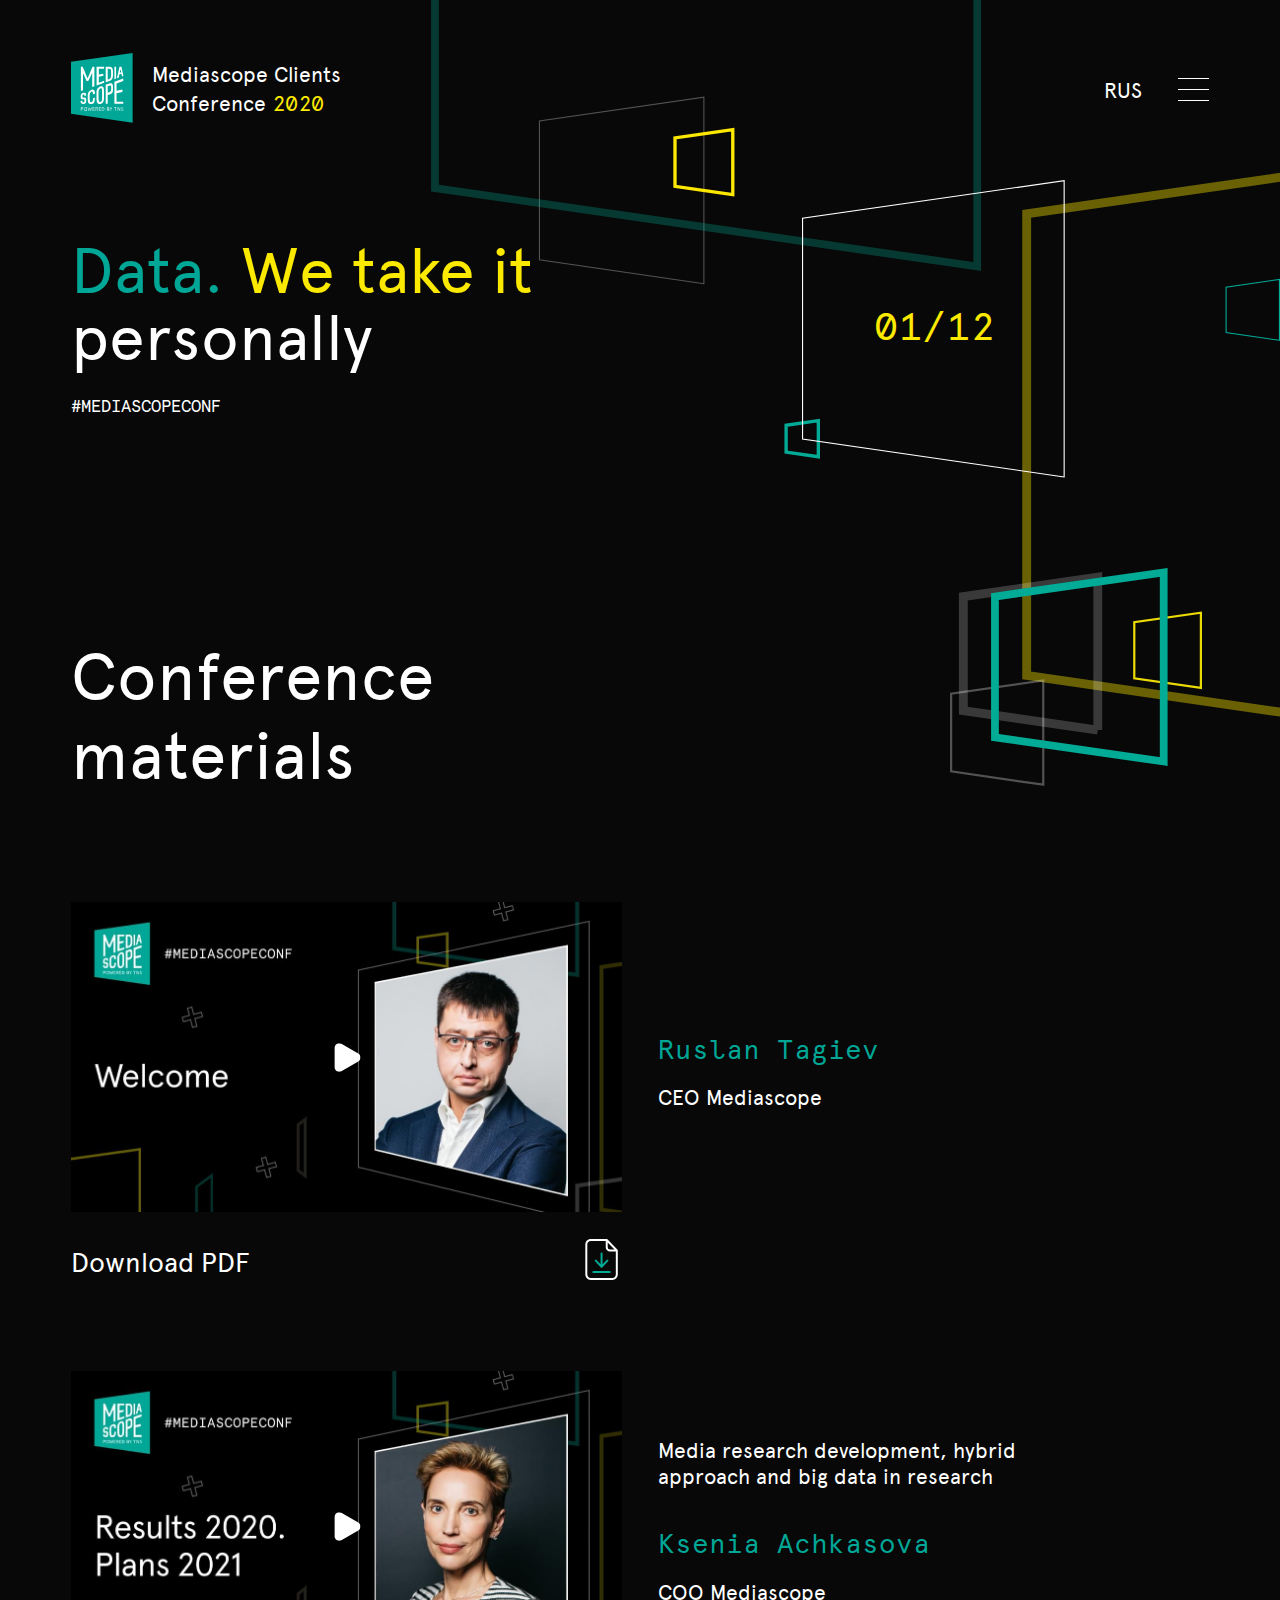
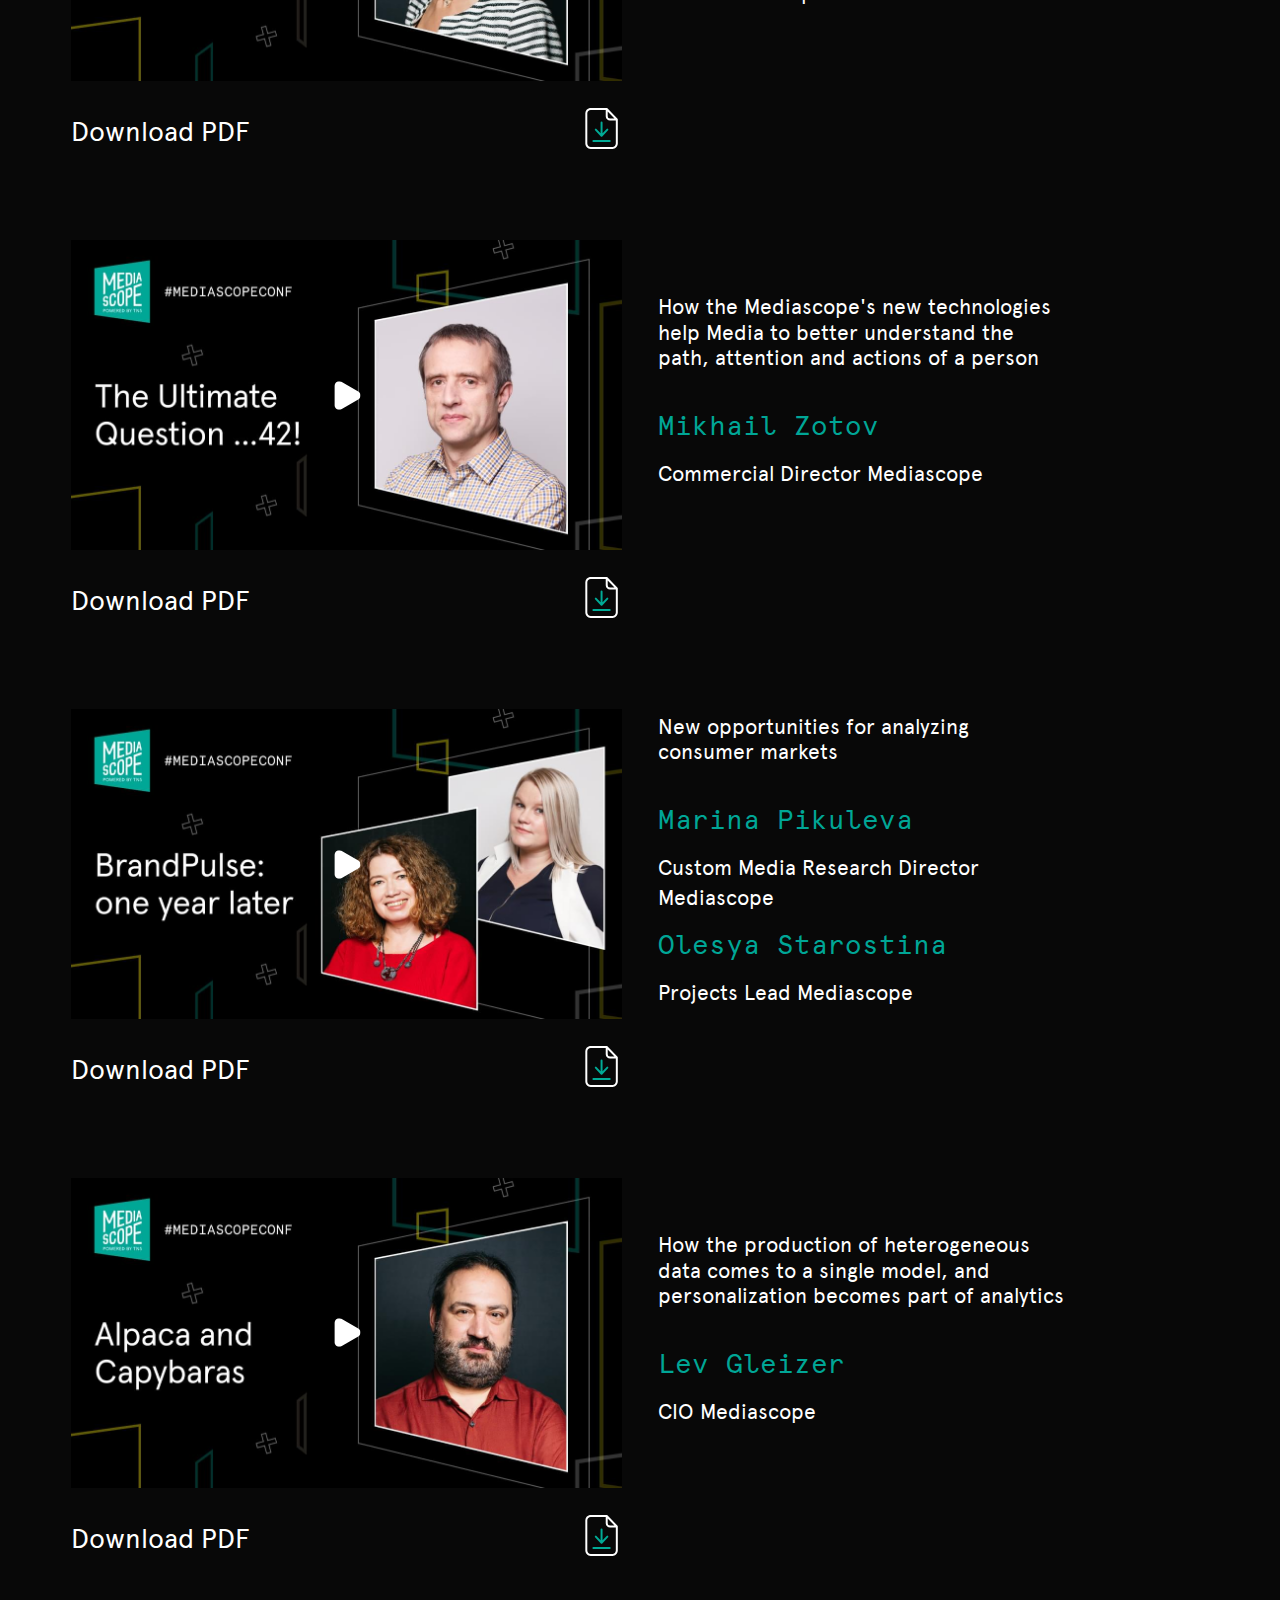
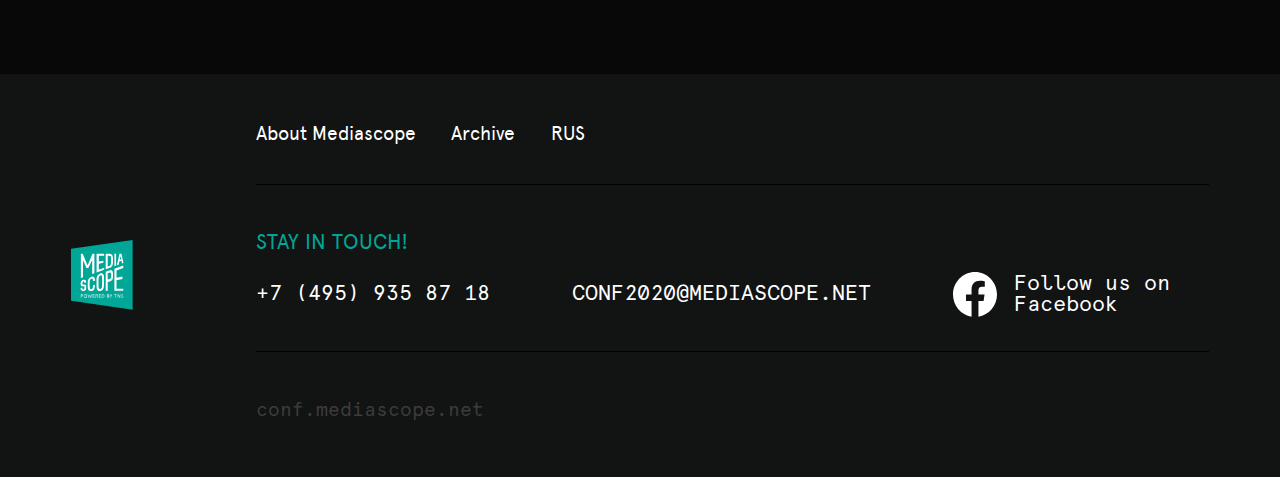
==== commit f55fc7c4: "Materials old version" ====
--- a/en/index.html
+++ b/en/index.html
@@ -12,7 +12,7 @@
             dataLayer.push(arguments);
         }
         gtag('js', new Date());
-        gtag('config', 'G-0JL0VMP9FK');
+        gtag('config', '0JL0VMP9FK');
     </script>
     <meta charset="utf-8">
     <title>Mediascope Clients Conference 2020</title>
@@ -107,32 +107,6 @@
             </div>
         </div>
     </div>
-
-    <!-- broadcast_video_url !!!!!!!!!!-->
-    <div class="screen broadcast" id="broadcast">
-        <div class="screen__inner">
-            <h2 class="title title--lg">Conference video</h2>
-            <div class="broadcast__box">
-                <div class="broadcast__player">
-                    <div class="broadcast__video">
-
-                        <!-- img.broadcast__poster(src=path+"img/posters/broadcast.jpg" alt="")-->
-
-                        <!-- poster=path+"img/posters/broadcast.jpg"-->
-                        <video class="video-js vjs-default-skin vjs-big-play-centered vjs-show-big-play-button-on-pause" id="broadcast-video" preload="none" playsinline controls data-setup="{&quot;fluid&quot;: true, &quot;nativeControlsForTouch&quot;: true}">
-                            <source src="https://youtu.be/SyQKVSCiGDI" type="video/youtube">
-                        </video>
-                    </div>
-                </div>
-
-                <!-- .broadcast__panela.btn.btn--gray(href="#speakers")=ms_nav_item2
-a.btn.btn--gray(href="#program")=ms_nav_item3
-a.btn.btn--fill.btn--tg(href="//t.me/mediascope_bot" target="_blank")=broadcast_tg
-a.btn.btn--fill(href=broadcast_review_url target="_blank")=broadcast_review
--->
-            </div>
-        </div>
-    </div>
     <div class="screen materials">
         <div class="screen__inner">
             <h2 class="title title--lg">Conference
@@ -141,77 +115,104 @@
             <div class="materials__table">
                 <div class="materials__card">
                     <div>
-                        <h3 class="materials__title">Welcome</h3>
+                        <div class="materials__details"></div>
                         <div class="materials__speaker">Ruslan Tagiev</div>
                         <div class="materials__vocation">CEO Mediascope</div>
-                        <div class="materials__download">
-                            <a class="materials__icon" href="/files/1_Ruslan_Tagiev_Welcome2020.pdf" target="_blank">
-                                <img src="../img/download.svg" alt="">
-                            </a>
-                            <a href="/files/1_Ruslan_Tagiev_Welcome2020.pdf" target="_blank">Download PDF</a>
-                        </div>
-                    </div>
-                </div>
-                <div class="materials__card">
-                    <div>
-                        <h3 class="materials__title">Results 2020.
-                            <br>Plans 2021
-                        </h3>
+                    </div>
+                    <div>
+                        <div class="materials__player">
+                            <video class="video-js vjs-default-skin vjs-big-play-centered vjs-show-big-play-button-on-pause" poster="../img/posters/ruslan_en.jpg" preload="none" playsinline data-setup="{&quot;fluid&quot;: true}" controls>
+                                <source src="https://youtu.be/x8GUY9TXfAM" type="video/youtube">
+                            </video>
+                        </div>
+                        <div class="materials__download">
+                            <a href="../files/1_Ruslan_Tagiev_Welcome2020.pdf" target="_blank">Download PDF</a>
+                            <a class="materials__icon" href="../files/1_Ruslan_Tagiev_Welcome2020.pdf" target="_blank">
+                                <img src="../img/download.svg" alt="">
+                            </a>
+                        </div>
+                    </div>
+                </div>
+                <div class="materials__card">
+                    <div>
+                        <div class="materials__details">Media research development, hybrid approach and big data in research</div>
                         <div class="materials__speaker">Ksenia Achkasova</div>
                         <div class="materials__vocation">COO Mediascope</div>
-                        <div class="materials__download">
-                            <a class="materials__icon" href="/files/2_Ksenia_Achkasova_Results_2020_Plans_2021.pdf" target="_blank">
-                                <img src="../img/download.svg" alt="">
-                            </a>
-                            <a href="/files/2_Ksenia_Achkasova_Results_2020_Plans_2021.pdf" target="_blank">Download PDF</a>
-                        </div>
-                    </div>
-                </div>
-                <div class="materials__card">
-                    <div>
-                        <h3 class="materials__title">The Ultimate
-                            <br>
-                            <nobr>Question …42!</nobr>
-                        </h3>
+                    </div>
+                    <div>
+                        <div class="materials__player">
+                            <video class="video-js vjs-default-skin vjs-big-play-centered vjs-show-big-play-button-on-pause" poster="../img/posters/kseniua_en.jpg" preload="none" playsinline data-setup="{&quot;fluid&quot;: true}" controls>
+                                <source src="https://youtu.be/mrlLTjbwTcY" type="video/youtube">
+                            </video>
+                        </div>
+                        <div class="materials__download">
+                            <a href="../files/2_Ksenia_Achkasova_Results_2020_Plans_2021.pdf" target="_blank">Download PDF</a>
+                            <a class="materials__icon" href="../files/2_Ksenia_Achkasova_Results_2020_Plans_2021.pdf" target="_blank">
+                                <img src="../img/download.svg" alt="">
+                            </a>
+                        </div>
+                    </div>
+                </div>
+                <div class="materials__card">
+                    <div>
+                        <div class="materials__details">How the Mediascope's new technologies help Media to better understand the path, attention and actions of a person</div>
                         <div class="materials__speaker">Mikhail Zotov</div>
                         <div class="materials__vocation">Commercial Director Mediascope</div>
-                        <div class="materials__download">
-                            <a class="materials__icon" href="/files/3_Mikhail_Zotov_The_Ultimate_Question_42.pdf" target="_blank">
-                                <img src="../img/download.svg" alt="">
-                            </a>
-                            <a href="/files/3_Mikhail_Zotov_The_Ultimate_Question_42.pdf" target="_blank">Download PDF</a>
-                        </div>
-                    </div>
-                </div>
-                <div class="materials__card">
-                    <div>
-                        <h3 class="materials__title">BrandPulse:
-                            <br>one year later
-                        </h3>
+                    </div>
+                    <div>
+                        <div class="materials__player">
+                            <video class="video-js vjs-default-skin vjs-big-play-centered vjs-show-big-play-button-on-pause" poster="../img/posters/mihail_en.jpg" preload="none" playsinline data-setup="{&quot;fluid&quot;: true}" controls>
+                                <source src="https://youtu.be/vIP12FQWGPw" type="video/youtube">
+                            </video>
+                        </div>
+                        <div class="materials__download">
+                            <a href="../files/3_Mikhail_Zotov_The_Ultimate_Question_42.pdf" target="_blank">Download PDF</a>
+                            <a class="materials__icon" href="../files/3_Mikhail_Zotov_The_Ultimate_Question_42.pdf" target="_blank">
+                                <img src="../img/download.svg" alt="">
+                            </a>
+                        </div>
+                    </div>
+                </div>
+                <div class="materials__card">
+                    <div>
+                        <div class="materials__details">New opportunities for analyzing consumer markets</div>
                         <div class="materials__speaker">Marina Pikuleva</div>
                         <div class="materials__vocation">Custom Media Research Director Mediascope</div>
                         <br>
                         <div class="materials__speaker">Olesya Starostina</div>
                         <div class="materials__vocation">Projects Lead Mediascope</div>
-                        <br>
-                        <div class="materials__download">
-                            <a class="materials__icon" href="/files/4_Marina_Pikuleva_Olesya_Starostina_BrandPulse_one_year_later.pdf" target="_blank">
-                                <img src="../img/download.svg" alt="">
-                            </a>
-                            <a href="/files/4_Marina_Pikuleva_Olesya_Starostina_BrandPulse_one_year_later.pdf" target="_blank">Download PDF</a>
-                        </div>
-                    </div>
-                </div>
-                <div class="materials__card">
-                    <div>
-                        <h3 class="materials__title">Alpaca and Capybaras</h3>
+                    </div>
+                    <div>
+                        <div class="materials__player">
+                            <video class="video-js vjs-default-skin vjs-big-play-centered vjs-show-big-play-button-on-pause" poster="../img/posters/marina_en.jpg" preload="none" playsinline data-setup="{&quot;fluid&quot;: true}" controls>
+                                <source src="https://youtu.be/bWjMLPBBGos" type="video/youtube">
+                            </video>
+                        </div>
+                        <div class="materials__download">
+                            <a href="../files/4_Marina_Pikuleva_Olesya_Starostina_BrandPulse_one_year_later.pdf" target="_blank">Download PDF</a>
+                            <a class="materials__icon" href="../files/4_Marina_Pikuleva_Olesya_Starostina_BrandPulse_one_year_later.pdf" target="_blank">
+                                <img src="../img/download.svg" alt="">
+                            </a>
+                        </div>
+                    </div>
+                </div>
+                <div class="materials__card">
+                    <div>
+                        <div class="materials__details">How the production of heterogeneous data comes to a single model, and personalization becomes part of analytics</div>
                         <div class="materials__speaker">Lev Gleizer</div>
                         <div class="materials__vocation">CIO Mediascope</div>
-                        <div class="materials__download">
-                            <a class="materials__icon" href="/files/5_Lev_Gleizer_Alpaca_and_Capybaras.pdf" target="_blank">
-                                <img src="../img/download.svg" alt="">
-                            </a>
-                            <a href="/files/5_Lev_Gleizer_Alpaca_and_Capybaras.pdf" target="_blank">Download PDF</a>
+                    </div>
+                    <div>
+                        <div class="materials__player">
+                            <video class="video-js vjs-default-skin vjs-big-play-centered vjs-show-big-play-button-on-pause" poster="../img/posters/lev_en.jpg" preload="none" playsinline data-setup="{&quot;fluid&quot;: true}" controls>
+                                <source src="https://youtu.be/oD_bM9hMVKY" type="video/youtube">
+                            </video>
+                        </div>
+                        <div class="materials__download">
+                            <a href="../files/5_Lev_Gleizer_Alpaca_and_Capybaras.pdf" target="_blank">Download PDF</a>
+                            <a class="materials__icon" href="../files/5_Lev_Gleizer_Alpaca_and_Capybaras.pdf" target="_blank">
+                                <img src="../img/download.svg" alt="">
+                            </a>
                         </div>
                     </div>
                 </div>
--- a/css/styles.css
+++ b/css/styles.css
@@ -1 +1 @@
-@font-face{font-family:'Apercu';src:url("../fonts/ApercuPro-Regular/ApercuPro.eot");src:url("../fonts/ApercuPro-Regular/ApercuPro.eot?#iefix") format("embedded-opentype"),url("../fonts/ApercuPro-Regular/ApercuPro.woff") format("woff"),url("../fonts/ApercuPro-Regular/ApercuPro.ttf") format("truetype"),url("../fonts/ApercuPro-Regular/ApercuPro.svg#ApercuPro") format("svg");font-style:normal;font-weight:normal;font-display:fallback}@font-face{font-family:'Apercu';src:url("../fonts/ApercuPro-Bold/ApercuPro-Bold.eot");src:url("../fonts/ApercuPro-Bold/ApercuPro-Bold.eot?#iefix") format("embedded-opentype"),url("../fonts/ApercuPro-Bold/ApercuPro-Bold.woff") format("woff"),url("../fonts/ApercuPro-Bold/ApercuPro-Bold.ttf") format("truetype"),url("../fonts/ApercuPro-Bold/ApercuPro-Bold.svg#ApercuPro-Bold") format("svg");font-style:normal;font-weight:bold;font-display:fallback}@font-face{font-family:'Apercu Mono';src:url("../fonts/ApercuPro-Mono/ApercuPro-Mono.eot");src:url("../fonts/ApercuPro-Mono/ApercuPro-Mono.eot?#iefix") format("embedded-opentype"),url("../fonts/ApercuPro-Mono/ApercuPro-Mono.woff") format("woff"),url("../fonts/ApercuPro-Mono/ApercuPro-Mono.ttf") format("truetype"),url("../fonts/ApercuPro-Mono/ApercuPro-Mono.svg#ApercuPro-Mono") format("svg");font-style:normal;font-weight:normal;font-display:fallback}body{font-family:"Apercu",sans-serif;font-size:5.9375vw;line-height:1;background:#080808 url(../img/bg_intro_sm.svg) no-repeat top right;background-size:100% auto;color:white}@media(orientation:landscape){body{font-size:1.64931vw;background-image:url(../img/bg_intro.svg)}}p{line-height:9.5vw}@media(orientation:landscape){p{line-height:2.63889vw}}.screen{padding-top:10vw;padding-bottom:10vw}.screen__inner{padding-left:5vw;padding-right:5vw}.screen,.screen__inner{-webkit-box-sizing:border-box;box-sizing:border-box}@media(orientation:landscape){.screen{padding-top:5.20833vw;padding-bottom:5.20833vw}.screen__inner{padding-left:5.55556vw;padding-right:5.55556vw}}.title{font-size:7.5vw;line-height:9.5vw;font-weight:normal;margin-top:0}.title--lg{font-size:11.25vw;line-height:15.75vw;margin-bottom:5vw}@media(orientation:landscape){.title{font-size:2.08333vw;line-height:6.14583vw}.title--lg{font-size:5.20833vw;line-height:6.14583vw;margin-bottom:5.55556vw}}.btn{display:block;padding:5.3125vw .9375vw;text-align:center;font-size:5.3125vw;font-weight:bold;letter-spacing:-1.5%;color:white;border-radius:0;border:.3125vw solid #00a696;background-color:transparent;-webkit-transition:background-color .3s ease-in-out,color .3s ease-in-out,border-color .3s ease-in-out;transition:background-color .3s ease-in-out,color .3s ease-in-out,border-color .3s ease-in-out}.btn,.btn:hover{text-decoration:none}.btn:hover{color:white;background-color:#00a696}.btn--fill{background-color:#00a696}.btn--fill:hover{color:#3c3c3b;background-color:#fce900;border-color:#fce900}.btn--gray{border-color:#3c3c3b}@media(orientation:landscape){.btn{max-width:26.04167vw;padding:1.47569vw .26042vw;font-size:1.47569vw;border-radius:.26042vw;border-width:.08681vw}.btn__box{display:-webkit-box;display:-ms-flexbox;display:flex;-webkit-box-pack:start;-ms-flex-pack:start;justify-content:flex-start;-webkit-box-align:center;-ms-flex-align:center;align-items:center}.btn__box>*{-webkit-box-flex:1;-ms-flex:1 1 auto;flex:1 1 auto;margin-right:2.08333vw}}.panel{padding-bottom:0}.panel__inner{display:-webkit-box;display:-ms-flexbox;display:flex;-webkit-box-pack:justify;-ms-flex-pack:justify;justify-content:space-between;-webkit-box-align:center;-ms-flex-align:center;align-items:center}.panel__inner>*{-webkit-box-flex:0;-ms-flex:0 0 auto;flex:0 0 auto}@media(orientation:landscape){.panel{padding-top:4.16667vw}}.logo{margin-right:5.3125vw}.logo__box{display:-webkit-box;display:-ms-flexbox;display:flex;-webkit-box-align:center;-ms-flex-align:center;align-items:center;margin-top:5vw}.logo img{width:17.5vw;height:19.6875vw}@media(orientation:landscape){.logo{margin-right:1.47569vw}.logo__box{margin:0}.logo img{width:4.86111vw;height:5.46875vw}}.heading{font-size:5.9375vw;line-height:8.3125vw;font-weight:normal;margin:0}@media(orientation:landscape){.heading{font-size:1.64931vw;line-height:2.30903vw}}.lang__switcher{position:absolute;right:18.75vw;top:4.375vw}.lang__switcher a{color:white;text-decoration:none}@media(orientation:landscape){.lang__switcher{position:static;margin-right:5.20833vw}}.intro{padding-top:11.25vw}.intro .title{font-size:10.625vw;line-height:12.75vw;margin-bottom:3.125vw}.intro .btn{border-radius:.9375vw}@media(orientation:landscape){.intro{padding-top:2.51736vw}.intro .title{font-size:5.03472vw;line-height:5.27778vw;margin-bottom:1.73611vw}.intro .btn{border-radius:.26042vw}.intro__grid{display:-webkit-box;display:-ms-flexbox;display:flex;-webkit-box-pack:justify;-ms-flex-pack:justify;justify-content:space-between;-webkit-box-align:center;-ms-flex-align:center;align-items:center}}.hashtag{font-family:"Apercu Mono",monospace;font-size:5vw;text-transform:uppercase;margin:0}@media(orientation:landscape){.hashtag{font-size:1.30208vw}}.datebox{position:relative;width:46.09375vw;height:52.34375vw;margin:5vw auto}.datebox__inner{position:absolute;left:0;right:0;top:0;bottom:0;display:-webkit-box;display:-ms-flexbox;display:flex;-webkit-box-pack:center;-ms-flex-pack:center;justify-content:center;-webkit-box-align:center;-ms-flex-align:center;align-items:center;font-family:"Apercu Mono",monospace;font-size:10.9375vw;color:#fce900}@media(orientation:landscape){.datebox{width:20.57292vw;height:23.35069vw;margin:1.73611vw 11.19792vw 1.73611vw auto}.datebox__inner{font-size:3.03819vw}}.broadcast{background-color:#121313}.broadcast__about,.broadcast__box{padding:5vw;border:.3125vw solid #3c3c3b}.broadcast__about{font-size:5.3125vw;line-height:7.4375vw;text-align:center;padding-top:20vw}.broadcast__about .title{line-height:120%;letter-spacing:-1.5%;color:#00a696;margin-bottom:10vw}.broadcast__about .btn__box{margin-top:10vw}.broadcast__panel{font-size:5vw}.broadcast__info,.broadcast__description{line-height:140%}.broadcast__caption{color:#00a696;border-bottom:.3125vw solid #3c3c3b;padding-bottom:5vw;margin-bottom:5vw}.broadcast__poster{max-width:100%}.broadcast__video{margin:0 auto 5vw}.broadcast__select{position:relative;width:100%}.broadcast__select select{position:relative;z-index:2;font:normal 3.75vw/1 "Apercu",sans-serif;display:inline-block;width:100%;cursor:pointer;padding:3.125vw 6.25vw 3.125vw 1.5625vw;outline:0;border:.3125vw solid #3c3c3b;border-radius:0;background-color:transparent;color:white;-webkit-appearance:none;-moz-appearance:none;appearance:none}.broadcast__select select::-ms-expand{display:none}.broadcast__select select:disabled{opacity:.5;pointer-events:none}.broadcast__select select:disabled ~ .select__arrow{border-top-color:#00a696}.broadcast__select option{color:black}.broadcast__select .select__arrow{position:absolute;top:0;right:0;width:10vw;height:100%;background-color:transparent}.broadcast__select .select__arrow:before{content:'';display:block;position:absolute;top:3.75vw;right:3.75vw;width:2.5vw;height:2.5vw;border:solid #00a696;border-width:0 .625vw .625vw 0;-webkit-transform:rotate(45deg);transform:rotate(45deg)}.broadcast p{line-height:7vw}.broadcast__time{color:#fce900}.broadcast .btn{display:block;margin-top:5vw}.broadcast .btn:first-of-type{margin-top:0}.broadcast .btn--tg{margin-top:15.625vw}@media(orientation:portrait){.broadcast__player{margin-bottom:5vw}}@media(orientation:landscape){.broadcast{position:relative}.broadcast::before{content:'';position:absolute;top:-2.08333vw;right:5.55556vw;display:block;width:16.75347vw;height:14.67014vw;background-image:url(../img/bg_broadcast.svg);background-position:center;background-size:100% auto}.broadcast__about{font-size:1.64931vw;line-height:2.63889vw;border-width:.08681vw;padding-top:5.55556vw;background-image:url(../img/bg_broadcast_about_left.svg),url(../img/bg_broadcast_about_right.svg);background-repeat:no-repeat,no-repeat;background-position:2.77778vw 50%,69.87847vw 50%;background-size:14.58333vw 10.76389vw,14.58333vw 10.76389vw}.broadcast__about .title{font-size:2.77778vw;margin-bottom:2.77778vw}.broadcast__about .btn__box{margin-top:2.77778vw;-webkit-box-pack:center;-ms-flex-pack:center;justify-content:center}.broadcast__about .btn{max-width:19.96528vw}.broadcast__about .btn:last-of-type{margin-right:0}.broadcast__info{max-width:41.31944vw;margin-left:auto;margin-right:auto}.broadcast__box{position:relative;padding:2.77778vw;display:-webkit-box;display:-ms-flexbox;display:flex;-webkit-box-pack:start;-ms-flex-pack:start;justify-content:flex-start;border-width:.08681vw}.broadcast__box>*{-webkit-box-flex:0;-ms-flex:0 0 auto;flex:0 0 auto}.broadcast__box::after{content:'';display:block;position:absolute;left:58.50694vw;top:0;width:.08681vw;bottom:0;background-color:#3c3c3b}.broadcast__panel{margin-left:4.34028vw;width:19.96528vw}.broadcast__player{width:100%;-webkit-box-sizing:border-box;box-sizing:border-box}.broadcast__video{margin:0}.broadcast__select{max-width:13.02083vw;margin-left:auto}.broadcast__select select{font-size:1.04167vw;padding:.86806vw 1.73611vw .86806vw .43403vw;border:0}.broadcast__select .select__arrow{width:2.77778vw}.broadcast__select .select__arrow:before{top:1.04167vw;right:1.04167vw;width:.69444vw;height:.69444vw;border-width:0 .17361vw .17361vw 0}.broadcast__caption{border-width:.08681vw;padding-bottom:1.38889vw;margin-bottom:1.38889vw}.broadcast__label:first-child{margin-top:0}.broadcast__label,.broadcast__time,.broadcast__next{font-size:1.38889vw}.broadcast__caption{font-size:1.5625vw}.broadcast p{line-height:1.94444vw}.broadcast .btn{margin-top:1.04167vw}.broadcast .btn:first-of-type{margin-top:0}.broadcast .btn--tg{margin-top:4.34028vw}}.program{background:url(../img/bg_program.svg) no-repeat;background-position:73.125vw 0;background-size:21.875vw auto;font-size:7.5vw;line-height:10.5vw}.program__notice{font-size:4.375vw;color:#fce900;margin-top:4.375vw}.program__row{padding:10vw 0;border-bottom:.3125vw solid #3c3c3b}.program__row p{margin-bottom:5.9375vw}.program__row p:last-child{margin-bottom:0}.program__row p:first-child{margin-top:0}.program__speech p{line-height:120%}.program__speech .program__small{font-size:5.9375vw;line-height:140%}.program__speech .program__small br{display:none}.program__speech .program__vocation{display:block;color:#00a696}.program__time{font-family:"Apercu Mono",monospace;color:#00a696;margin-bottom:7.5vw}.program__time sup{top:-4.6875vw;font-size:5.625vw;margin-left:-4.375vw;color:#fce900}@media(orientation:landscape){.program{background-image:url(../img/bg_program.svg);background-position:85.41667vw 5.03472vw;background-size:8.50694vw auto;font-size:2.77778vw;line-height:3.54167vw}.program__notice{font-size:1.38889vw;margin-top:1.38889vw}.program__table{max-width:75%;margin-left:auto;margin-right:auto}.program__row{display:-webkit-box;display:-ms-flexbox;display:flex;-webkit-box-pack:start;-ms-flex-pack:start;justify-content:flex-start;padding:3.73264vw 0;border-width:.08681vw}.program__row p{margin-bottom:1.64931vw}.program__time{-webkit-box-flex:0;-ms-flex:0 0 26.5625vw;flex:0 0 26.5625vw;margin-bottom:0}.program__time sup{top:-1.30208vw;font-size:1.5625vw;margin-left:-1.21528vw}.program__speech .program__small{font-size:1.64931vw}}.speakers__card{margin-bottom:10vw;text-align:center}.speakers__photo{max-width:56.25vw;margin:0 auto 5vw}.speakers__photo img{width:56.25vw;height:63.4375vw}.speakers__name{font-size:7.5vw;font-weight:bold;line-height:10.5vw}.speakers__name br{display:none}.speakers__vocation{line-height:130%;color:#00a696}@media(orientation:landscape){.speakers__row{display:-webkit-box;display:-ms-flexbox;display:flex;-webkit-box-pack:start;-ms-flex-pack:start;justify-content:flex-start}.speakers__card{margin-bottom:2.77778vw;margin-right:7.2338vw;text-align:left;width:22.39583vw;display:-webkit-box;display:-ms-flexbox;display:flex}.speakers__photo{-webkit-box-flex:0;-ms-flex:0 0 auto;flex:0 0 auto;max-width:10.41667vw;margin:0 1.85185vw 0 0}.speakers__photo img{width:10.41667vw;height:11.74769vw}.speakers__data{-webkit-box-flex:0;-ms-flex:0 0 auto;flex:0 0 auto}.speakers__name{font-size:2.08333vw;line-height:2.7662vw;margin-bottom:1.82292vw}.speakers__name br{display:block}.speakers__vocation{font-size:.98958vw}}.materials__card{padding:5vw 0}.materials__download{display:-webkit-box;display:-ms-flexbox;display:flex;-webkit-box-pack:justify;-ms-flex-pack:justify;justify-content:space-between;font-size:4.6875vw;line-height:12.75vw;padding:2.5vw 0;border-bottom:.3125vw solid #3c3c3b}.materials__download a{text-decoration:none;color:white}.materials__icon img{width:11.5625vw;height:11.5625vw}.materials__title,.materials__speaker{margin:0 0 2.5vw}.materials__title{font-size:7.5vw;font-weight:normal;line-height:10.5vw;margin-top:2.5vw}.materials__title br{display:none}.materials__speaker{font-family:"Apercu Mono",monospace;font-size:5.9375vw;color:#00a696}.materials__speaker br{display:none}.materials__vocation{font-size:5.3125vw;line-height:8.3125vw}.materials__image img{max-width:none;width:100%}@media(orientation:landscape){.materials{background:url(../img/bg_materials.svg) no-repeat;background-position:74.21875vw 0;background-size:19.70486vw auto}.materials__card{display:-webkit-box;display:-ms-flexbox;display:flex;-webkit-box-pack:start;-ms-flex-pack:start;justify-content:flex-start;padding:3.0816vw 0}.materials__card>*{-webkit-box-flex:0;-ms-flex:0 0 50%;flex:0 0 50%}.materials__card>*:first-child{margin-right:2.77778vw;max-width:43.05556vw}.materials__card>*:last-child{max-width:32.11806vw;display:-webkit-box;display:-ms-flexbox;display:flex;-webkit-box-orient:vertical;-webkit-box-direction:normal;-ms-flex-direction:column;flex-direction:column;-webkit-box-pack:center;-ms-flex-pack:center;justify-content:center;padding-bottom:6.94444vw}.materials__card:not(.publications__card)>div{max-width:100%;-ms-flex-preferred-size:100%;flex-basis:100%}.materials__table{display:-webkit-box;display:-ms-flexbox;display:flex;-webkit-box-align:start;-ms-flex-align:start;align-items:flex-start;-ms-flex-wrap:wrap;flex-wrap:wrap}.materials .materials__card{-webkit-box-flex:0;-ms-flex:0 0 33.3332%;flex:0 0 33.3332%;padding-right:3.125vw;-webkit-box-sizing:border-box;box-sizing:border-box}.materials .materials__card>*:last-child{padding-bottom:0}.materials__download{font-size:1.5625vw;line-height:3.54167vw;padding:2.08333vw 0 0;border:0;max-width:24.30556vw}.materials__icon img{width:3.21181vw;height:3.21181vw}.materials__title,.materials__speaker{margin:0 0 .52083vw}.materials__title{font-size:2.08333vw;line-height:120%;margin-top:0}.materials__speaker{font-size:1.5625vw}.materials__vocation{font-size:1.38889vw;line-height:130%}}@media(orientation:landscape){html[lang="en"] .materials__download{max-width:14.75694vw}}.publications__text{display:none}.publications__text p{line-height:150%}.publications__table--open .publications__card a{visibility:hidden}.publications__table--open .publications__text{display:block}@media(orientation:landscape){.publications{position:relative}.publications__text{padding:0 6.94444vw 4.34028vw;font-size:2.08333vw}.publications::before{content:'';position:absolute;top:-100px;right:0;display:block;width:20.13889vw;height:23.13368vw;background-image:url(../img/bg_publications.svg);background-position:center;background-size:100% auto}}.menu{display:none}.menu__list{padding:0;margin:0;text-align:center}.menu__list a,.menu__list a:hover{text-decoration:none;color:white}.menu__item{display:block;margin-bottom:5.3125vw}.menu__toggle{position:fixed;right:5vw;top:5vw;width:6.25vw;height:5vw;margin-left:auto;padding:0;border-radius:0;border:0;outline:0;background:transparent;cursor:pointer;z-index:901;-webkit-box-sizing:border-box;box-sizing:border-box}.menu__toggle span{position:absolute;top:0;left:auto;right:0;display:block;width:100%;height:.3125vw;background-color:white;-webkit-transition:all .3s ease-in-out;transition:all .3s ease-in-out}.menu__toggle span:nth-child(2){top:50%;margin-top:-0.15625vw}.menu__toggle span:nth-child(3){top:auto;bottom:0}.menu__open{overflow:hidden}.menu__open .menu{position:fixed;left:0;top:0;width:100%;height:100%;display:-webkit-box;display:-ms-flexbox;display:flex;-webkit-box-pack:end;-ms-flex-pack:end;justify-content:flex-end;-webkit-box-align:start;-ms-flex-align:start;align-items:flex-start;padding-top:20vw;padding-right:5vw;-webkit-box-sizing:border-box;box-sizing:border-box;background-color:black;z-index:100}.menu__open .menu__item{text-align:right;font-size:8.75vw;margin-bottom:10vw}.menu__open .menu a{-webkit-transition:color .3s ease-in-out;transition:color .3s ease-in-out}.menu__open .menu a:hover{color:#fce900}.menu__open .menu__toggle{-webkit-transition-delay:.6s;transition-delay:.6s;-webkit-transform:rotate(45deg);transform:rotate(45deg);-webkit-transition:all .3s ease-in-out;transition:all .3s ease-in-out}.menu__open .menu__toggle span:nth-child(1),.menu__open .menu__toggle span:nth-child(3){-webkit-transition-delay:.3s;transition-delay:.3s}.menu__open .menu__toggle span:nth-child(1){-webkit-transform:translateY(2.5vw);transform:translateY(2.5vw)}.menu__open .menu__toggle span:nth-child(2){width:0}.menu__open .menu__toggle span:nth-child(3){-webkit-transform:translateY(-2.1875vw) rotate(90deg);transform:translateY(-2.1875vw) rotate(90deg)}@media(orientation:landscape){.menu__toggle{position:fixed;margin:0;-webkit-box-flex:0;-ms-flex:0 0 auto;flex:0 0 auto;top:auto;right:5.55556vw;width:2.43056vw;height:1.82292vw}.menu__toggle span{height:.08681vw}.menu__toggle span:nth-child(2){margin-top:-0.0434vw}.menu__open .menu{padding-top:15.625vw;padding-right:5.55556vw}.menu__open .menu__list{display:-webkit-box;display:-ms-flexbox;display:flex;-ms-flex-wrap:wrap;flex-wrap:wrap}.menu__open .menu__item{-webkit-box-flex:1;-ms-flex:1 0 50%;flex:1 0 50%;font-size:3.81944vw;margin:2.08333vw 0}.menu__open .menu__toggle span:nth-child(1){-webkit-transform:translateY(1.12847vw);transform:translateY(1.12847vw)}.menu__open .menu__toggle span:nth-child(3){-webkit-transform:translateY(-0.60764vw) rotate(90deg);transform:translateY(-0.60764vw) rotate(90deg)}}@media(orientation:landscape) and (min-aspect-ratio:2 / 1){.menu__open .menu__item{margin:1.21528vw 0}}.footer{background-color:#121313}.footer a,.footer a:hover{color:white;text-decoration:none}.footer__logo{display:block;max-width:none;margin:0 auto 10.3125vw;width:17.5vw;height:19.6875vw}.footer__contacts{font-size:5.3125vw;text-align:center;padding:8.4375vw 0;margin:8.4375vw 0;border:.3125vw solid black;border-left:0;border-right:0}.footer__contacts p{line-height:250%;margin:0}.footer__contacts a{font-family:"Apercu Mono",monospace;font-size:5.9375vw}.footer__facebook{display:-webkit-box;display:-ms-flexbox;display:flex;-webkit-box-pack:center;-ms-flex-pack:center;justify-content:center;-webkit-box-align:center;-ms-flex-align:center;align-items:center;line-height:1}.footer__facebook span{text-align:left}.footer__facebook img{width:12.5vw;height:12.5vw;margin-right:4.6875vw}.footer__url{font-family:"Apercu Mono",monospace;font-size:5.9375vw;color:#3c3c3b;text-align:center;margin:0}.footer .menu__item{font-size:5.3125vw}@media(orientation:landscape){.footer{padding:3.81944vw 0}.footer__row{display:-webkit-box;display:-ms-flexbox;display:flex;-webkit-box-pack:justify;-ms-flex-pack:justify;justify-content:space-between;-webkit-box-align:center;-ms-flex-align:center;align-items:center}.footer__row>*:last-child{-webkit-box-flex:1;-ms-flex-positive:1;flex-grow:1}.footer__logo{margin:0 9.54861vw 0 0;width:4.86111vw;height:5.46875vw}.footer .menu__list{text-align:left;display:-webkit-box;display:-ms-flexbox;display:flex;-webkit-box-align:start;-ms-flex-align:start;align-items:flex-start}.footer .menu__item{font-size:1.47569vw;margin-right:2.77778vw;margin-bottom:0}.footer__contacts{font-size:1.64931vw;text-align:left;padding:2.34375vw 0;margin:3.29861vw 0;border-width:.08681vw}.footer__contacts p:last-child{display:-webkit-box;display:-ms-flexbox;display:flex}.footer__contacts a{font-size:1.64931vw;display:inline-block;margin-right:6.42361vw}.footer__contacts a.footer__facebook{margin:0}.footer__contacts br{display:none}.footer__facebook{display:-webkit-inline-box !important;display:-ms-inline-flexbox !important;display:inline-flex !important}.footer__facebook img{width:3.47222vw;height:3.47222vw;margin-right:1.30208vw}.footer__url{font-size:1.47569vw;text-align:left}}.vjs-big-play-centered .vjs-big-play-button,.vjs-big-play-centered .vjs-big-play-button:hover,.video-js:hover .vjs-big-play-button,.video-js .vjs-big-play-button:focus{border-color:transparent;outline:0;background-color:transparent;-webkit-transform-origin:center;transform-origin:center;-webkit-transform:scale(1.5);transform:scale(1.5);-webkit-transition:-webkit-transform .3s ease-in-out;transition:-webkit-transform .3s ease-in-out;transition:transform .3s ease-in-out;transition:transform .3s ease-in-out,-webkit-transform .3s ease-in-out}.vjs-poster::before{content:'';display:block;position:absolute;left:0;top:0;right:0;bottom:0;background-color:#080808;opacity:0;-webkit-transition:opacity .3s ease-in-out;transition:opacity .3s ease-in-out}.video-js .vjs-big-play-button .vjs-icon-placeholder:before{content:'';background:transparent url("data:image/svg+xml,%3Csvg width='18' height='19' viewBox='0 0 18 19' fill='none' xmlns='http://www.w3.org/2000/svg'%3E%3Cpath d='M16.5 6.90192C18.5 8.05663 18.5 10.9434 16.5 12.0981L5.25 18.5933C3.25 19.748 0.75 18.3046 0.75 15.9952V3.00481C0.75 0.695406 3.25 -0.747968 5.25 0.406733L16.5 6.90192Z' fill='white'/%3E%3C/svg%3E") no-repeat center}.video-js:hover .vjs-big-play-button{-webkit-transform:scale(1.8);transform:scale(1.8)}.video-js:hover .vjs-poster::before{opacity:.3}.ff--mono{font-family:"Apercu Mono",monospace}.color--yellow{color:#fce900}.color--teal{color:#00a696}+@font-face{font-family:'Apercu';src:url("../fonts/ApercuPro-Regular/ApercuPro.eot");src:url("../fonts/ApercuPro-Regular/ApercuPro.eot?#iefix") format("embedded-opentype"),url("../fonts/ApercuPro-Regular/ApercuPro.woff") format("woff"),url("../fonts/ApercuPro-Regular/ApercuPro.ttf") format("truetype"),url("../fonts/ApercuPro-Regular/ApercuPro.svg#ApercuPro") format("svg");font-style:normal;font-weight:normal;font-display:fallback}@font-face{font-family:'Apercu';src:url("../fonts/ApercuPro-Bold/ApercuPro-Bold.eot");src:url("../fonts/ApercuPro-Bold/ApercuPro-Bold.eot?#iefix") format("embedded-opentype"),url("../fonts/ApercuPro-Bold/ApercuPro-Bold.woff") format("woff"),url("../fonts/ApercuPro-Bold/ApercuPro-Bold.ttf") format("truetype"),url("../fonts/ApercuPro-Bold/ApercuPro-Bold.svg#ApercuPro-Bold") format("svg");font-style:normal;font-weight:bold;font-display:fallback}@font-face{font-family:'Apercu Mono';src:url("../fonts/ApercuPro-Mono/ApercuPro-Mono.eot");src:url("../fonts/ApercuPro-Mono/ApercuPro-Mono.eot?#iefix") format("embedded-opentype"),url("../fonts/ApercuPro-Mono/ApercuPro-Mono.woff") format("woff"),url("../fonts/ApercuPro-Mono/ApercuPro-Mono.ttf") format("truetype"),url("../fonts/ApercuPro-Mono/ApercuPro-Mono.svg#ApercuPro-Mono") format("svg");font-style:normal;font-weight:normal;font-display:fallback}body{font-family:"Apercu",sans-serif;font-size:5.9375vw;line-height:1;background:#080808 url(../img/bg_intro_sm.svg) no-repeat top right;background-size:100% auto;color:white}@media(orientation:landscape){body{font-size:1.64931vw;background-image:url(../img/bg_intro.svg)}}p{line-height:9.5vw}@media(orientation:landscape){p{line-height:2.63889vw}}.screen{padding-top:10vw;padding-bottom:10vw}.screen__inner{padding-left:5vw;padding-right:5vw}.screen,.screen__inner{-webkit-box-sizing:border-box;box-sizing:border-box}@media(orientation:landscape){.screen{padding-top:5.20833vw;padding-bottom:5.20833vw}.screen__inner{padding-left:5.55556vw;padding-right:5.55556vw}}.title{font-size:7.5vw;line-height:9.5vw;font-weight:normal;margin-top:0}.title--lg{font-size:11.25vw;line-height:15.75vw;margin-bottom:5vw}@media(orientation:landscape){.title{font-size:2.08333vw;line-height:6.14583vw}.title--lg{font-size:5.20833vw;line-height:6.14583vw;margin-bottom:5.55556vw}}.btn{display:block;padding:5.3125vw .9375vw;text-align:center;font-size:5.3125vw;font-weight:bold;letter-spacing:-1.5%;color:white;border-radius:0;border:.3125vw solid #00a696;background-color:transparent;-webkit-transition:background-color .3s ease-in-out,color .3s ease-in-out,border-color .3s ease-in-out;transition:background-color .3s ease-in-out,color .3s ease-in-out,border-color .3s ease-in-out}.btn,.btn:hover{text-decoration:none}.btn:hover{color:white;background-color:#00a696}.btn--fill{background-color:#00a696}.btn--fill:hover{color:#3c3c3b;background-color:#fce900;border-color:#fce900}.btn--gray{border-color:#3c3c3b}@media(orientation:landscape){.btn{max-width:26.04167vw;padding:1.47569vw .26042vw;font-size:1.47569vw;border-radius:.26042vw;border-width:.08681vw}.btn__box{display:-webkit-box;display:-ms-flexbox;display:flex;-webkit-box-pack:start;-ms-flex-pack:start;justify-content:flex-start;-webkit-box-align:center;-ms-flex-align:center;align-items:center}.btn__box>*{-webkit-box-flex:1;-ms-flex:1 1 auto;flex:1 1 auto;margin-right:2.08333vw}}.panel{padding-bottom:0}.panel__inner{display:-webkit-box;display:-ms-flexbox;display:flex;-webkit-box-pack:justify;-ms-flex-pack:justify;justify-content:space-between;-webkit-box-align:center;-ms-flex-align:center;align-items:center}.panel__inner>*{-webkit-box-flex:0;-ms-flex:0 0 auto;flex:0 0 auto}@media(orientation:landscape){.panel{padding-top:4.16667vw}}.logo{margin-right:5.3125vw}.logo__box{display:-webkit-box;display:-ms-flexbox;display:flex;-webkit-box-align:center;-ms-flex-align:center;align-items:center;margin-top:5vw}.logo img{width:17.5vw;height:19.6875vw}@media(orientation:landscape){.logo{margin-right:1.47569vw}.logo__box{margin:0}.logo img{width:4.86111vw;height:5.46875vw}}.heading{font-size:5.9375vw;line-height:8.3125vw;font-weight:normal;margin:0}@media(orientation:landscape){.heading{font-size:1.64931vw;line-height:2.30903vw}}.lang__switcher{position:absolute;right:18.75vw;top:4.375vw}.lang__switcher a{color:white;text-decoration:none}@media(orientation:landscape){.lang__switcher{position:static;margin-right:5.20833vw}}.intro{padding-top:11.25vw}.intro .title{font-size:10.625vw;line-height:12.75vw;margin-bottom:3.125vw}.intro .btn{border-radius:.9375vw}@media(orientation:landscape){.intro{padding-top:2.51736vw}.intro .title{font-size:5.03472vw;line-height:5.27778vw;margin-bottom:1.73611vw}.intro .btn{border-radius:.26042vw}.intro__grid{display:-webkit-box;display:-ms-flexbox;display:flex;-webkit-box-pack:justify;-ms-flex-pack:justify;justify-content:space-between;-webkit-box-align:center;-ms-flex-align:center;align-items:center}}.hashtag{font-family:"Apercu Mono",monospace;font-size:5vw;text-transform:uppercase;margin:0}@media(orientation:landscape){.hashtag{font-size:1.30208vw}}.datebox{position:relative;width:46.09375vw;height:52.34375vw;margin:5vw auto}.datebox__inner{position:absolute;left:0;right:0;top:0;bottom:0;display:-webkit-box;display:-ms-flexbox;display:flex;-webkit-box-pack:center;-ms-flex-pack:center;justify-content:center;-webkit-box-align:center;-ms-flex-align:center;align-items:center;font-family:"Apercu Mono",monospace;font-size:10.9375vw;color:#fce900}@media(orientation:landscape){.datebox{width:20.57292vw;height:23.35069vw;margin:1.73611vw 11.19792vw 1.73611vw auto}.datebox__inner{font-size:3.03819vw}}.broadcast{background-color:#121313}.broadcast__about,.broadcast__box{padding:5vw;border:.3125vw solid #3c3c3b}.broadcast__about{font-size:5.3125vw;line-height:7.4375vw;text-align:center;padding-top:20vw}.broadcast__about .title{line-height:120%;letter-spacing:-1.5%;color:#00a696;margin-bottom:10vw}.broadcast__about .btn__box{margin-top:10vw}.broadcast__panel{font-size:5vw}.broadcast__info,.broadcast__description{line-height:140%}.broadcast__caption{color:#00a696;border-bottom:.3125vw solid #3c3c3b;padding-bottom:5vw;margin-bottom:5vw}.broadcast__poster{max-width:100%}.broadcast__video{margin:0 auto 5vw}.broadcast__select{position:relative;width:100%}.broadcast__select select{position:relative;z-index:2;font:normal 3.75vw/1 "Apercu",sans-serif;display:inline-block;width:100%;cursor:pointer;padding:3.125vw 6.25vw 3.125vw 1.5625vw;outline:0;border:.3125vw solid #3c3c3b;border-radius:0;background-color:transparent;color:white;-webkit-appearance:none;-moz-appearance:none;appearance:none}.broadcast__select select::-ms-expand{display:none}.broadcast__select select:disabled{opacity:.5;pointer-events:none}.broadcast__select select:disabled ~ .select__arrow{border-top-color:#00a696}.broadcast__select option{color:black}.broadcast__select .select__arrow{position:absolute;top:0;right:0;width:10vw;height:100%;background-color:transparent}.broadcast__select .select__arrow:before{content:'';display:block;position:absolute;top:3.75vw;right:3.75vw;width:2.5vw;height:2.5vw;border:solid #00a696;border-width:0 .625vw .625vw 0;-webkit-transform:rotate(45deg);transform:rotate(45deg)}.broadcast p{line-height:7vw}.broadcast__time{color:#fce900}.broadcast .btn{display:block;margin-top:5vw}.broadcast .btn:first-of-type{margin-top:0}.broadcast .btn--tg{margin-top:15.625vw}@media(orientation:portrait){.broadcast__player{margin-bottom:5vw}}@media(orientation:landscape){.broadcast{position:relative}.broadcast::before{content:'';position:absolute;top:-2.08333vw;right:5.55556vw;display:block;width:16.75347vw;height:14.67014vw;background-image:url(../img/bg_broadcast.svg);background-position:center;background-size:100% auto}.broadcast__about{font-size:1.64931vw;line-height:2.63889vw;border-width:.08681vw;padding-top:5.55556vw;background-image:url(../img/bg_broadcast_about_left.svg),url(../img/bg_broadcast_about_right.svg);background-repeat:no-repeat,no-repeat;background-position:2.77778vw 50%,69.87847vw 50%;background-size:14.58333vw 10.76389vw,14.58333vw 10.76389vw}.broadcast__about .title{font-size:2.77778vw;margin-bottom:2.77778vw}.broadcast__about .btn__box{margin-top:2.77778vw;-webkit-box-pack:center;-ms-flex-pack:center;justify-content:center}.broadcast__about .btn{max-width:19.96528vw}.broadcast__about .btn:last-of-type{margin-right:0}.broadcast__info{max-width:41.31944vw;margin-left:auto;margin-right:auto}.broadcast__box{position:relative;padding:2.77778vw;display:-webkit-box;display:-ms-flexbox;display:flex;-webkit-box-pack:start;-ms-flex-pack:start;justify-content:flex-start;border-width:.08681vw}.broadcast__box>*{-webkit-box-flex:0;-ms-flex:0 0 auto;flex:0 0 auto}.broadcast__panel{margin-left:4.34028vw;width:19.96528vw}.broadcast__player{width:100%;-webkit-box-sizing:border-box;box-sizing:border-box}.broadcast__video{margin:0}.broadcast__select{max-width:13.02083vw;margin-left:auto}.broadcast__select select{font-size:1.04167vw;padding:.86806vw 1.73611vw .86806vw .43403vw;border:0}.broadcast__select .select__arrow{width:2.77778vw}.broadcast__select .select__arrow:before{top:1.04167vw;right:1.04167vw;width:.69444vw;height:.69444vw;border-width:0 .17361vw .17361vw 0}.broadcast__caption{border-width:.08681vw;padding-bottom:1.38889vw;margin-bottom:1.38889vw}.broadcast__label:first-child{margin-top:0}.broadcast__label,.broadcast__time,.broadcast__next{font-size:1.38889vw}.broadcast__caption{font-size:1.5625vw}.broadcast p{line-height:1.94444vw}.broadcast .btn{margin-top:1.04167vw}.broadcast .btn:first-of-type{margin-top:0}.broadcast .btn--tg{margin-top:4.34028vw}}.program{background:url(../img/bg_program.svg) no-repeat;background-position:73.125vw 0;background-size:21.875vw auto;font-size:7.5vw;line-height:10.5vw}.program__notice{font-size:4.375vw;color:#fce900;margin-top:4.375vw}.program__row{padding:10vw 0;border-bottom:.3125vw solid #3c3c3b}.program__row p{margin-bottom:5.9375vw}.program__row p:last-child{margin-bottom:0}.program__row p:first-child{margin-top:0}.program__speech p{line-height:120%}.program__speech .program__small{font-size:5.9375vw;line-height:140%}.program__speech .program__small br{display:none}.program__speech .program__vocation{display:block;color:#00a696}.program__time{font-family:"Apercu Mono",monospace;color:#00a696;margin-bottom:7.5vw}.program__time sup{top:-4.6875vw;font-size:5.625vw;margin-left:-4.375vw;color:#fce900}@media(orientation:landscape){.program{background-image:url(../img/bg_program.svg);background-position:85.41667vw 5.03472vw;background-size:8.50694vw auto;font-size:2.77778vw;line-height:3.54167vw}.program__notice{font-size:1.38889vw;margin-top:1.38889vw}.program__table{max-width:75%;margin-left:auto;margin-right:auto}.program__row{display:-webkit-box;display:-ms-flexbox;display:flex;-webkit-box-pack:start;-ms-flex-pack:start;justify-content:flex-start;padding:3.73264vw 0;border-width:.08681vw}.program__row p{margin-bottom:1.64931vw}.program__time{-webkit-box-flex:0;-ms-flex:0 0 26.5625vw;flex:0 0 26.5625vw;margin-bottom:0}.program__time sup{top:-1.30208vw;font-size:1.5625vw;margin-left:-1.21528vw}.program__speech .program__small{font-size:1.64931vw}}.speakers__card{margin-bottom:10vw;text-align:center}.speakers__photo{max-width:56.25vw;margin:0 auto 5vw}.speakers__photo img{width:56.25vw;height:63.4375vw}.speakers__name{font-size:7.5vw;font-weight:bold;line-height:10.5vw}.speakers__name br{display:none}.speakers__vocation{line-height:130%;color:#00a696}@media(orientation:landscape){.speakers__row{display:-webkit-box;display:-ms-flexbox;display:flex;-webkit-box-pack:start;-ms-flex-pack:start;justify-content:flex-start}.speakers__card{margin-bottom:2.77778vw;margin-right:7.2338vw;text-align:left;width:22.39583vw;display:-webkit-box;display:-ms-flexbox;display:flex}.speakers__photo{-webkit-box-flex:0;-ms-flex:0 0 auto;flex:0 0 auto;max-width:10.41667vw;margin:0 1.85185vw 0 0}.speakers__photo img{width:10.41667vw;height:11.74769vw}.speakers__data{-webkit-box-flex:0;-ms-flex:0 0 auto;flex:0 0 auto}.speakers__name{font-size:2.08333vw;line-height:2.7662vw;margin-bottom:1.82292vw}.speakers__name br{display:block}.speakers__vocation{font-size:.98958vw}}.materials__card{padding:5vw 0}.materials__download{display:-webkit-box;display:-ms-flexbox;display:flex;-webkit-box-pack:justify;-ms-flex-pack:justify;justify-content:space-between;font-size:4.6875vw;line-height:12.75vw;padding:2.5vw 0;border-bottom:.3125vw solid #3c3c3b}.materials__download a{text-decoration:none;color:white}.materials__icon img{width:11.5625vw;height:11.5625vw}.materials__title,.materials__speaker{margin:0 0 2.5vw}.materials__title{font-size:7.5vw;font-weight:normal;line-height:10.5vw;margin-top:2.5vw}.materials__details{display:none;font-size:5.9375vw;line-height:1.2;margin-bottom:12.5vw}.materials__speaker{font-family:"Apercu Mono",monospace;font-size:5.9375vw;color:#00a696}.materials__speaker br{display:none}.materials__vocation{font-size:5.3125vw;line-height:8.3125vw;margin-bottom:6.25vw}.materials__image img{max-width:none;width:100%}@media(orientation:landscape){.materials{background:url(../img/bg_materials.svg) no-repeat;background-position:74.21875vw 0;background-size:19.70486vw auto}.materials__card{display:-webkit-box;display:-ms-flexbox;display:flex;-webkit-box-pack:start;-ms-flex-pack:start;justify-content:flex-start;padding:3.0816vw 0}.materials__card>*{-webkit-box-flex:0;-ms-flex:0 0 50%;flex:0 0 50%}.materials__card>*:first-child{-webkit-box-ordinal-group:3;-ms-flex-order:2;order:2;max-width:32.11806vw;display:-webkit-box;display:-ms-flexbox;display:flex;-webkit-box-orient:vertical;-webkit-box-direction:normal;-ms-flex-direction:column;flex-direction:column;-webkit-box-pack:center;-ms-flex-pack:center;justify-content:center;padding-bottom:6.94444vw}.materials__card>*:last-child{-webkit-box-ordinal-group:2;-ms-flex-order:1;order:1;margin-right:2.77778vw;max-width:43.05556vw}.materials__download{font-size:2.08333vw;line-height:3.54167vw;padding:2.08333vw 0 0;border:0}.materials__icon img{width:3.21181vw;height:3.21181vw}.materials__title,.materials__speaker{margin:0 0 1.38889vw}.materials__title{font-size:3.125vw;line-height:3.54167vw;margin-top:0}.materials__details{display:block;font-size:1.64931vw;margin-bottom:3.47222vw}.materials__speaker{font-size:2.08333vw}.materials__vocation{font-size:1.64931vw;line-height:2.30903vw;margin-bottom:0}}.publications__text{display:none}.publications__text p{line-height:150%}.publications__table--open .publications__card a{visibility:hidden}.publications__table--open .publications__text{display:block}@media(orientation:landscape){.publications{position:relative}.publications__text{padding:0 6.94444vw 4.34028vw;font-size:2.08333vw}.publications::before{content:'';position:absolute;top:-100px;right:0;display:block;width:20.13889vw;height:23.13368vw;background-image:url(../img/bg_publications.svg);background-position:center;background-size:100% auto}}.menu{display:none}.menu__list{padding:0;margin:0;text-align:center}.menu__list a,.menu__list a:hover{text-decoration:none;color:white}.menu__item{display:block;margin-bottom:5.3125vw}.menu__toggle{position:fixed;right:5vw;top:5vw;width:6.25vw;height:5vw;margin-left:auto;padding:0;border-radius:0;border:0;outline:0;background:transparent;cursor:pointer;z-index:901;-webkit-box-sizing:border-box;box-sizing:border-box}.menu__toggle span{position:absolute;top:0;left:auto;right:0;display:block;width:100%;height:.3125vw;background-color:white;-webkit-transition:all .3s ease-in-out;transition:all .3s ease-in-out}.menu__toggle span:nth-child(2){top:50%;margin-top:-0.15625vw}.menu__toggle span:nth-child(3){top:auto;bottom:0}.menu__open{overflow:hidden}.menu__open .menu{position:fixed;left:0;top:0;width:100%;height:100%;display:-webkit-box;display:-ms-flexbox;display:flex;-webkit-box-pack:end;-ms-flex-pack:end;justify-content:flex-end;-webkit-box-align:start;-ms-flex-align:start;align-items:flex-start;padding-top:20vw;padding-right:5vw;-webkit-box-sizing:border-box;box-sizing:border-box;background-color:black;z-index:100}.menu__open .menu__item{text-align:right;font-size:8.75vw;margin-bottom:10vw}.menu__open .menu a{-webkit-transition:color .3s ease-in-out;transition:color .3s ease-in-out}.menu__open .menu a:hover{color:#fce900}.menu__open .menu__toggle{-webkit-transition-delay:.6s;transition-delay:.6s;-webkit-transform:rotate(45deg);transform:rotate(45deg);-webkit-transition:all .3s ease-in-out;transition:all .3s ease-in-out}.menu__open .menu__toggle span:nth-child(1),.menu__open .menu__toggle span:nth-child(3){-webkit-transition-delay:.3s;transition-delay:.3s}.menu__open .menu__toggle span:nth-child(1){-webkit-transform:translateY(2.5vw);transform:translateY(2.5vw)}.menu__open .menu__toggle span:nth-child(2){width:0}.menu__open .menu__toggle span:nth-child(3){-webkit-transform:translateY(-2.1875vw) rotate(90deg);transform:translateY(-2.1875vw) rotate(90deg)}@media(orientation:landscape){.menu__toggle{position:fixed;margin:0;-webkit-box-flex:0;-ms-flex:0 0 auto;flex:0 0 auto;top:auto;right:5.55556vw;width:2.43056vw;height:1.82292vw}.menu__toggle span{height:.08681vw}.menu__toggle span:nth-child(2){margin-top:-0.0434vw}.menu__open .menu{padding-top:15.625vw;padding-right:5.55556vw}.menu__open .menu__list{display:-webkit-box;display:-ms-flexbox;display:flex;-ms-flex-wrap:wrap;flex-wrap:wrap}.menu__open .menu__item{-webkit-box-flex:1;-ms-flex:1 0 50%;flex:1 0 50%;font-size:3.81944vw;margin:2.08333vw 0}.menu__open .menu__toggle span:nth-child(1){-webkit-transform:translateY(1.12847vw);transform:translateY(1.12847vw)}.menu__open .menu__toggle span:nth-child(3){-webkit-transform:translateY(-0.60764vw) rotate(90deg);transform:translateY(-0.60764vw) rotate(90deg)}}@media(orientation:landscape) and (min-aspect-ratio:2 / 1){.menu__open .menu__item{margin:1.21528vw 0}}.footer{background-color:#121313}.footer a,.footer a:hover{color:white;text-decoration:none}.footer__logo{display:block;max-width:none;margin:0 auto 10.3125vw;width:17.5vw;height:19.6875vw}.footer__contacts{font-size:5.3125vw;text-align:center;padding:8.4375vw 0;margin:8.4375vw 0;border:.3125vw solid black;border-left:0;border-right:0}.footer__contacts p{line-height:250%;margin:0}.footer__contacts a{font-family:"Apercu Mono",monospace;font-size:5.9375vw}.footer__facebook{display:-webkit-box;display:-ms-flexbox;display:flex;-webkit-box-pack:center;-ms-flex-pack:center;justify-content:center;-webkit-box-align:center;-ms-flex-align:center;align-items:center;line-height:1}.footer__facebook span{text-align:left}.footer__facebook img{width:12.5vw;height:12.5vw;margin-right:4.6875vw}.footer__url{font-family:"Apercu Mono",monospace;font-size:5.9375vw;color:#3c3c3b;text-align:center;margin:0}.footer .menu__item{font-size:5.3125vw}@media(orientation:landscape){.footer{padding:3.81944vw 0}.footer__row{display:-webkit-box;display:-ms-flexbox;display:flex;-webkit-box-pack:justify;-ms-flex-pack:justify;justify-content:space-between;-webkit-box-align:center;-ms-flex-align:center;align-items:center}.footer__row>*:last-child{-webkit-box-flex:1;-ms-flex-positive:1;flex-grow:1}.footer__logo{margin:0 9.54861vw 0 0;width:4.86111vw;height:5.46875vw}.footer .menu__list{text-align:left;display:-webkit-box;display:-ms-flexbox;display:flex;-webkit-box-align:start;-ms-flex-align:start;align-items:flex-start}.footer .menu__item{font-size:1.47569vw;margin-right:2.77778vw;margin-bottom:0}.footer__contacts{font-size:1.64931vw;text-align:left;padding:2.34375vw 0;margin:3.29861vw 0;border-width:.08681vw}.footer__contacts p:last-child{display:-webkit-box;display:-ms-flexbox;display:flex}.footer__contacts a{font-size:1.64931vw;display:inline-block;margin-right:6.42361vw}.footer__contacts a.footer__facebook{margin:0}.footer__contacts br{display:none}.footer__facebook{display:-webkit-inline-box !important;display:-ms-inline-flexbox !important;display:inline-flex !important}.footer__facebook img{width:3.47222vw;height:3.47222vw;margin-right:1.30208vw}.footer__url{font-size:1.47569vw;text-align:left}}.vjs-big-play-centered .vjs-big-play-button,.vjs-big-play-centered .vjs-big-play-button:hover,.video-js:hover .vjs-big-play-button,.video-js .vjs-big-play-button:focus{border-color:transparent;outline:0;background-color:transparent;-webkit-transform-origin:center;transform-origin:center;-webkit-transform:scale(1.5);transform:scale(1.5);-webkit-transition:-webkit-transform .3s ease-in-out;transition:-webkit-transform .3s ease-in-out;transition:transform .3s ease-in-out;transition:transform .3s ease-in-out,-webkit-transform .3s ease-in-out}.vjs-poster::before{content:'';display:block;position:absolute;left:0;top:0;right:0;bottom:0;background-color:#080808;opacity:0;-webkit-transition:opacity .3s ease-in-out;transition:opacity .3s ease-in-out}.video-js .vjs-big-play-button .vjs-icon-placeholder:before{content:'';background:transparent url("data:image/svg+xml,%3Csvg width='18' height='19' viewBox='0 0 18 19' fill='none' xmlns='http://www.w3.org/2000/svg'%3E%3Cpath d='M16.5 6.90192C18.5 8.05663 18.5 10.9434 16.5 12.0981L5.25 18.5933C3.25 19.748 0.75 18.3046 0.75 15.9952V3.00481C0.75 0.695406 3.25 -0.747968 5.25 0.406733L16.5 6.90192Z' fill='white'/%3E%3C/svg%3E") no-repeat center}.video-js:hover .vjs-big-play-button{-webkit-transform:scale(1.8);transform:scale(1.8)}.video-js:hover .vjs-poster::before{opacity:.3}.ff--mono{font-family:"Apercu Mono",monospace}.color--yellow{color:#fce900}.color--teal{color:#00a696}